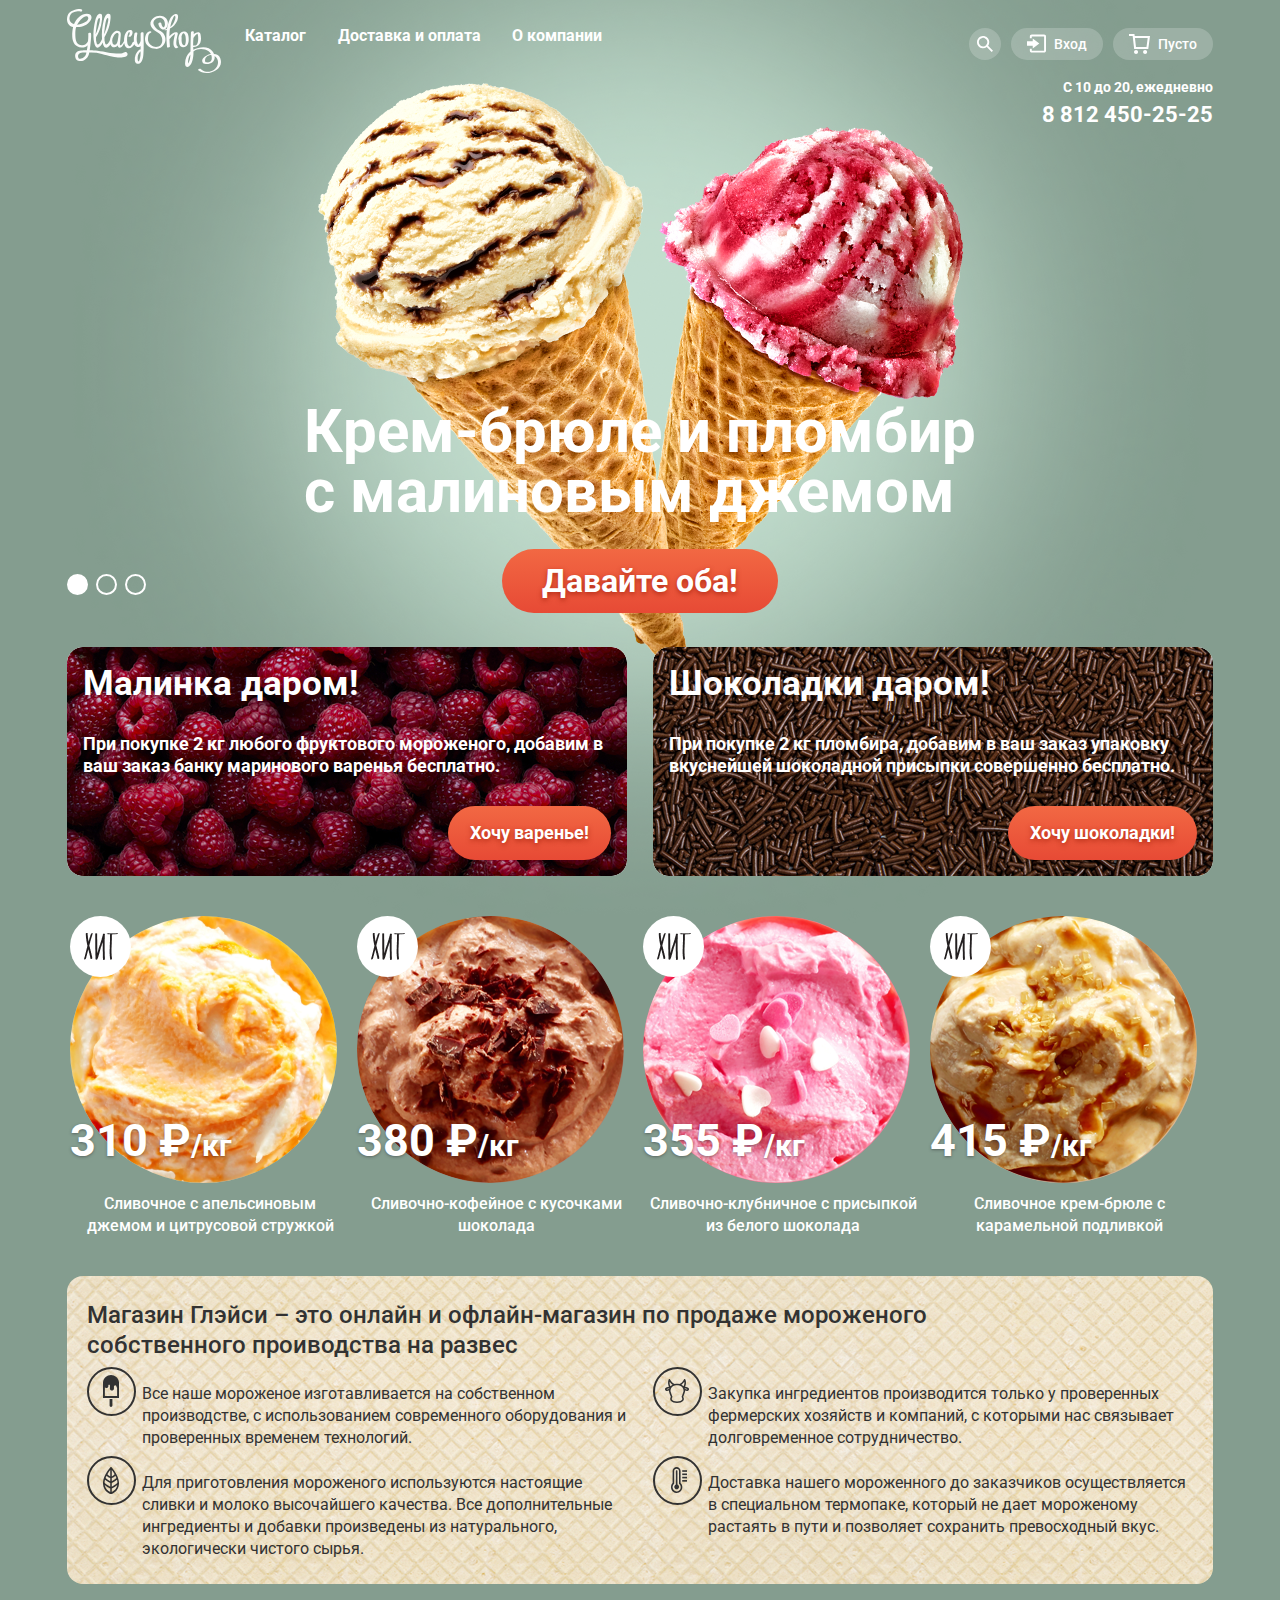
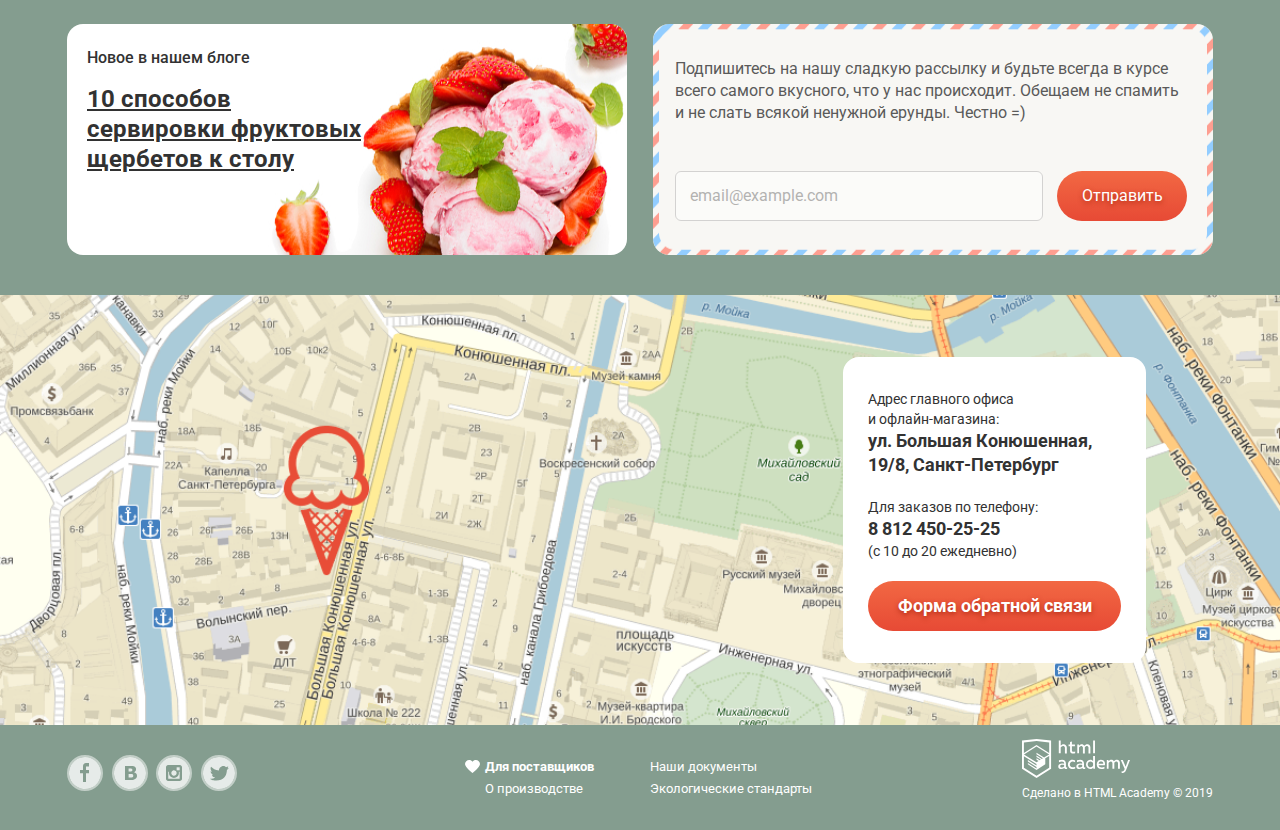
==== index.html @ 478800be "fix by comments" ====
<!DOCTYPE html>
<html class="page" lang="ru">

<head>
  <meta charset="utf-8">
  <title>HTML Academy: Глейси</title>
  <link href="https://fonts.googleapis.com/css2?family=Roboto:wght@400;500;700&display=swap" rel="stylesheet">
  <link rel="stylesheet" href="./css/normalize.css">
  <link rel="stylesheet" href="./css/style.css">
</head>

<body class="page-body main-slide-first">
  <header class="main-header container">
    <nav class="main-nav">
      <a class="main-logo" href="index.html" >
        <img src="img/header/logo.svg" alt="Логотип магазина мороженого Глейси" width="154" height="64">
      </a>
      <ul class="nav-list">
        <li>
          <a class="nav-list-item" href="catalog.html"> Каталог</a>
          <ul class="nav-inner-list">
            <li class="nav-item-new">
              <a href="#">Новинки</a>
            </li>
            <li class="nav-inner-item">
              <a href="#">Сливочное</a>
            </li>
            <li class="nav-inner-item">
              <a href="#">Щербеты</a>
            </li>
            <li class="nav-inner-item">
              <a href="#">Фруктовый лед</a>
            </li>
            <li class="nav-inner-item">
              <a href="#">Мелорин</a>
            </li>
          </ul>
        </li>
        <li>
          <a class="nav-list-item" href="#">Доставка и оплата</a>
        </li>
        <li>
          <a class="nav-list-item" href="#company">О компании</a>
        </li>
      </ul>
    </nav>
    <div class="user-menu">
    <section class="form-search">
      <h2 class="visually-hidden">Форма поиска</h2>
      <a class="btn-search" href="#">
        <span class="visually-hidden">Поиск</span>
        <svg width="16" height="16" viewBox="0 0 16 16" fill="none" xmlns="http://www.w3.org/2000/svg">
          <path d="M16 14.6652L11.0785 9.73294C11.9827 8.48188 12.3826 6.93501 12.1984 5.40134C12.0141 3.86767 11.2594 2.4601 10.0848 1.45982C8.91022 0.45954 7.40233 -0.0598191 5.86234 0.00548954C4.32234 0.0707982 2.86363 0.715967 1.77757 1.81212C0.691516 2.90827 0.0580813 4.3747 0.0038002 5.91849C-0.050481 7.46228 0.478388 8.96976 1.48476 10.1398C2.49113 11.3098 3.90092 12.0563 5.43251 12.2301C6.96409 12.4039 8.50472 11.9922 9.74663 11.0772L14.6586 16L16 14.6652ZM6.08152 10.3767C5.24079 10.3767 4.41895 10.1268 3.71991 9.65874C3.02087 9.19063 2.47604 8.5253 2.15431 7.74687C1.83258 6.96844 1.7484 6.11188 1.91241 5.28551C2.07643 4.45913 2.48128 3.70006 3.07576 3.10427C3.67024 2.50849 4.42766 2.10276 5.25223 1.93838C6.0768 1.77401 6.93149 1.85837 7.70822 2.1808C8.48495 2.50324 9.14883 3.04927 9.61591 3.74983C10.083 4.4504 10.3323 5.27404 10.3323 6.11661C10.3298 7.24568 9.88115 8.3278 9.08451 9.12618C8.28788 9.92456 7.20813 10.3742 6.08152 10.3767Z" fill="white"/>
        </svg>
      </a>
      <form class="search-form" action="https://echo.htmlacademy.ru/courses" method="post">
        <label class="visually-hidden" for="search" >Строка поиска</label>
        <input class="search-form-input" type="search" name="search" id="search" placeholder="Крем-брюле" />
      </form>
    </section>

    <section class="form-login">
      <h2 class="visually-hidden">Форма входа</h2>
      <a class="btn-login" href="#">
        <svg width="20" height="19" viewBox="0 0 20 19" fill="none" xmlns="http://www.w3.org/2000/svg">
          <path d="M6.04 14.88L12.96 9.5L6.04 4.13V7.04H0V11.96H6.04V14.88Z" fill="white"/>
          <path d="M18 0H5C4.46957 0 3.96086 0.210714 3.58579 0.585786C3.21071 0.960859 3 1.46957 3 2V4H5V2H18V17H5V15H3V17C3 17.5304 3.21071 18.0391 3.58579 18.4142C3.96086 18.7893 4.46957 19 5 19H18C18.5304 19 19.0391 18.7893 19.4142 18.4142C19.7893 18.0391 20 17.5304 20 17V2C20 1.46957 19.7893 0.960859 19.4142 0.585786C19.0391 0.210714 18.5304 0 18 0Z" fill="white"/>
          </svg>
        <span>Вход</span>
      </a>

      <form class="login-form" action="https://echo.htmlacademy.ru/courses" method="post">
        <label class="visually-hidden" for="email-login">Строка ввода почты</label>
        <input type="email" id="email-login" name="email" placeholder="email@example.com" required />
        <label class="visually-hidden" for="password-login"> Строка ввода пароля</label>
        <input type="password" id="password-login" name="password" placeholder="Пароль"
          required />
        <div class="login-form-buttons">
          <button class="button btn-login-modal" type="submit">Войти</button>
          <div class="login-form-help">
            <a class="login-form-text" href="#"> Забыли пароль? </a>
            <a class="login-form-text" href="#"> Новая регистрация </a>
          </div>
        </div>
      </form>

    </section>

    <section class="form-order-basket">
      <h2 class="visually-hidden">Форма для оформления заказа</h2>
      <a class="btn-basket" href="#">
        <svg width="21" height="20" viewBox="0 0 21 20" fill="none" xmlns="http://www.w3.org/2000/svg">
          <path d="M5.70345 2L5.46161 0H0V2H3.66795L5.17946 15H19.2869L21 2H5.70345ZM17.5034 13H6.97313L5.96545 4H18.6924L17.5034 13Z" fill="white"/>
          <path d="M7.03359 20C8.14664 20 9.04894 19.1046 9.04894 18C9.04894 16.8954 8.14664 16 7.03359 16C5.92054 16 5.01823 16.8954 5.01823 18C5.01823 19.1046 5.92054 20 7.03359 20Z" fill="white"/>
          <path d="M16.1027 20C17.2157 20 18.118 19.1046 18.118 18C18.118 16.8954 17.2157 16 16.1027 16C14.9896 16 14.0873 16.8954 14.0873 18C14.0873 19.1046 14.9896 20 16.1027 20Z" fill="white"/>
          </svg>
        <span>Пусто</span>
      </a>
    </section>
    </div>

  </header>

  <main class="main">
    <section class="schedule container">
      <h2 class="visually-hidden">Режим работы</h2>
      <p>С 10 до 20, ежедневно</p>
      <a href="tel:88124502525">8 812 450-25-25</a>
    </section>
    <section class="container">
      <h2 class="visually-hidden">Самое популярное мороженое</h2>
      <div class="main-slide">
        <div class="main-slide-item active">
          <h3 class="main-slide-title">Крем-брюле и пломбир с малиновым джемом</h3>
          <a class="button btn-double-order" href="#">Давайте оба!</a>
        </div>
        <div class="main-slide-item">
          <h3  class="main-slide-title">Шоколадный пломбир и лимонный сорбет</h3>
          <a class="button btn-double-order" href="#">Давайте оба!</a>
        </div>
        <div class="main-slide-item">
          <h3  class="main-slide-title">Пломбир с помадкой и клубничный щербет</h3>
          <a class="button btn-double-order" href="#">Давайте оба!</a>
        </div>
        <ul class="slide-buttons">
          <li class="slide-button">
            <button class="btn-slide current" aria-label="Первый слайд"></button>
          </li>
          <li class="slide-button">
           <button class="btn-slide" aria-label="Второй слайд"></button>
          </li>
          <li class="slide-button">
           <button class="btn-slide" aria-label="Третий слайд"></button>
          </li>
        </ul>
      </div>
    </section>
  <div class="container special-ice">
    <section class="special special-rasp">
      <h2 class="visually-hidden">Акционное предложение</h2>
      <h3 class="special-title">Малинка даром!</h3>
      <p class="special-desc">
        При покупке 2 кг любого фруктового мороженого, добавим в ваш заказ
        банку маринового варенья бесплатно.
      </p>
      <a class="button btn-special" href="#">Хочу варенье!</a>
    </section>
    <section class="special special-chocolate">
      <h2 class="visually-hidden">Акционное предложение</h2>
      <h3 class="special-title">Шоколадки даром!</h3>
      <p class="special-desc">
        При покупке 2 кг пломбира, добавим в ваш заказ упаковку вкуснейшей
        шоколадной присыпки совершенно бесплатно.
      </p>
      <a class="button btn-special" href="#">Хочу шоколадки!</a>
    </section>
  </div>

    <section class="catalog-hits container">
      <h2 class="visually-hidden">Хиты продаж мороженого</h2>
      <ul class="catalog-list">
        <li class="catalog-item catalog-item-hit">
          <div class="catalog-item-ice catalog-item-orange">
            <p>310 &#8381;<span>/кг</span></p>
          </div>
          <h3>Сливочное с апельсиновым джемом и цитрусовой стружкой</h3>
          <a class="button btn-ice" href="#">Быстрый просмотр</a>
        </li>
        <li class="catalog-item catalog-item-hit">
          <div class="catalog-item-ice catalog-item-coffee">
            <p>380 &#8381;<span>/кг</span></p>
          </div>
          <h3>Сливочно-кофейное с кусочками шоколада</h3>
          <a class="button btn-ice" href="#">Быстрый просмотр</a>
        </li>
        <li class="catalog-item catalog-item-hit">
          <div class="catalog-item-ice catalog-item-strawberry">
            <p>355 &#8381;<span>/кг</span></p>
          </div>
          <h3>Сливочно-клубничное с присыпкой из белого шоколада</h3>
          <a class="button btn-ice" href="#">Быстрый просмотр</a>
        </li>
        <li class="catalog-item catalog-item-hit">
          <div class="catalog-item-ice catalog-item-brulee">
            <p>415 &#8381;<span>/кг</span></p>
          </div>
          <h3>Сливочное крем-брюле с карамельной подливкой</h3>
          <a class="button btn-ice" href="#">Быстрый просмотр</a>
        </li>
      </ul>
    </section>

    <section class="advantages container">
      <h2 id="company">
        Магазин Глэйси – это онлайн и офлайн-магазин по продаже мороженого
        собственного проиводства на развес
      </h2>
      <ul class="advantages-list">
        <li class="advantages-item">
          <div class="advantages-item-icon ice "></div>
          <p>Все наше мороженое изготавливается на собственном производстве, с
            использованием современного оборудования и проверенных временем
            технологий.
          </p>
        </li>
        <li class="advantages-item">
          <div class="advantages-item-icon cow"></div>
          <p>Закупка ингредиентов производится только у проверенных фермерских
            хозяйств и компаний, с которыми нас связывает долговременное
            сотрудничество.</p>
        </li>
        <li class="advantages-item">
          <div class="advantages-item-icon leaf"></div>
          <p> Для приготовления мороженого используются настоящие сливки и молоко
            высочайшего качества. Все дополнительные ингредиенты и добавки
            произведены из натурального, экологически чистого сырья.</p>

        </li>
        <li class="advantages-item">
          <div class="advantages-item-icon thermometer"></div>
          <p> Доставка нашего мороженного до заказчиков осуществляется в
            специальном термопаке, который не дает мороженому растаять в пути и
            позволяет сохранить превосходный вкус.</p>
        </li>
      </ul>
    </section>
<div class="container info-sections">
    <section class="news">
      <h2 class="visually-hidden">Реклама</h2>
      <article class="news-item">
        <p>Новое в нашем блоге</p>
        <h3>10 способов сервировки фруктовых щербетов к столу</h3>
      </article>
    </section>

    <section class="subscription">
      <h2 class="visually-hidden">Подписка</h2>
      <p>
        Подпишитесь на нашу сладкую рассылку и будьте всегда в курсе всего
        самого вкусного, что у нас происходит. Обещаем не спамить и не слать
        всякой ненужной ерунды. Честно =)
      </p>
      <form class="subscription-form" action="https://echo.htmlacademy.ru/courses" method="post">
        <input type="email" placeholder="email@example.com" required>
        <button class="button btn-send" type="submit">Отправить</button>
      </form>
    </section>
  </div>

    <section class="contact">
      <h2 class="visually-hidden">Где мы находимся?</h2>
      <iframe src="https://www.google.com/maps/embed?pb=!1m18!1m12!1m3!1d1998.60362530567!2d30.320853351673644!3d59.93871916896525!2m3!1f0!2f0!3f0!3m2!1i1024!2i768!4f13.1!3m3!1m2!1s0x4696310fca145cc1%3A0x42b32648d8238007!2z0JHQvtC70YzRiNCw0Y8g0JrQvtC90Y7RiNC10L3QvdCw0Y8g0YPQuy4sIDE5LzgsINCh0LDQvdC60YIt0J_QtdGC0LXRgNCx0YPRgNCzLCDQoNC-0YHRgdC40Y8sIDE5MTE4Ng!5e0!3m2!1sru!2sby!4v1593637858210!5m2!1sru!2sby">
      </iframe>
        <div class="container contact-inner">
          <div  class="contact-info">
            <h2 class="visually-hidden">Наш адрес</h2>
            <div>
              <p class="contact-info-title">Адрес главного офиса <br> и офлайн-магазина:</p>
              <a class="contact-item-value">ул. Большая Конюшенная, 19/8, Санкт-Петербург</a>
            </div>
            <div>
              <p class=" contact-info-title">Для заказов по телефону:</p>
              <a class="contact-item-value" href="tel:88124502525">8 812 450-25-25</a>
              <p class="contact-schedule">(с 10 до 20 ежедневно)</p>
            </div>
            <button class="button btn-contact">Форма обратной связи</button>
          </div>
        </div>
    </section>
  </main>

  <footer class="container footer">
    <section class="social">
      <h2 class="visually-hidden">Социальные сети</h2>
      <ul class="social-list">
        <li class="social-item">
          <a href="#" target="blank">
            <span class="visually-hidden">Facebook</span>
            <svg width="36" height="36" viewBox="0 0 36 36" fill="none" xmlns="http://www.w3.org/2000/svg">
              <path d="M18 35C27.3888 35 35 27.3888 35 18C35 8.61116 27.3888 1 18 1C8.61116 1 1 8.61116 1 18C1 27.3888 8.61116 35 18 35Z" stroke="white" stroke-opacity="0.5" stroke-width="2" />
              <path d="M18 2C14.8355 2 11.7421 2.93838 9.11088 4.69649C6.4797 6.45459 4.42894 8.95345 3.21793 11.8771C2.00693 14.8007 1.69008 18.0177 2.30744 21.1214C2.92481 24.2251 4.44866 27.0761 6.6863 29.3137C8.92394 31.5513 11.7749 33.0752 14.8786 33.6926C17.9823 34.3099 21.1993 33.9931 24.1229 32.7821C27.0466 31.5711 29.5454 29.5203 31.3035 26.8891C33.0616 24.2579 34 21.1645 34 18C34 13.7565 32.3143 9.68687 29.3137 6.68629C26.3131 3.68571 22.2435 2 18 2ZM22.06 11.45H19V14.9H22V18.34H19V27H16V18.34H13V14.9H16V11.45C15.9449 10.5957 16.2291 9.75426 16.7908 9.1083C17.3525 8.46234 18.1464 8.06407 19 8H22V11.45H22.06Z" fill="white" fill-opacity="0.8" />
            </svg>
          </a>
        </li>
        <li class="social-item">
          <a href="#" target="blank">
            <span class="visually-hidden">VK</span>
            <svg width="36" height="36" viewBox="0 0 36 36" fill="none" xmlns="http://www.w3.org/2000/svg">
              <path d="M18 35C27.3888 35 35 27.3888 35 18C35 8.61116 27.3888 1 18 1C8.61116 1 1 8.61116 1 18C1 27.3888 8.61116 35 18 35Z" stroke="white" stroke-opacity="0.5" stroke-width="2" />
              <path d="M18.64 16.49C18.9652 16.4904 19.2875 16.4293 19.59 16.31C19.8645 16.2077 20.0922 16.0085 20.23 15.75C20.3343 15.4964 20.3854 15.2241 20.38 14.95C20.376 14.7057 20.3143 14.4659 20.2 14.25C20.0714 14.0066 19.8523 13.8235 19.59 13.74C19.2687 13.627 18.9306 13.5695 18.59 13.57H16.59V16.57H17.16C17.75 16.52 18.24 16.51 18.64 16.49Z" fill="white" fill-opacity="0.8" />
              <path d="M20.12 19.08C19.751 19.0101 19.3752 18.9832 19 19H16.61V22.5H19.06C19.4757 22.4953 19.8865 22.4104 20.27 22.25C20.591 22.1392 20.8632 21.9199 21.04 21.63C21.1865 21.3527 21.2621 21.0436 21.26 20.73C21.2753 20.3782 21.1848 20.0298 21 19.73C20.7922 19.4167 20.4806 19.1865 20.12 19.08Z" fill="white" fill-opacity="0.8" />
              <path d="M18 2C14.8355 2 11.7421 2.93838 9.11088 4.69649C6.4797 6.45459 4.42894 8.95345 3.21793 11.8771C2.00693 14.8007 1.69008 18.0177 2.30744 21.1214C2.92481 24.2251 4.44866 27.0761 6.6863 29.3137C8.92394 31.5513 11.7749 33.0752 14.8786 33.6926C17.9823 34.3099 21.1993 33.9931 24.1229 32.7821C27.0466 31.5711 29.5454 29.5203 31.3035 26.8891C33.0616 24.2579 34 21.1645 34 18C34 13.7565 32.3143 9.68687 29.3137 6.68629C26.3131 3.68571 22.2435 2 18 2ZM24.6 22.53C24.3376 23.056 23.9537 23.5119 23.48 23.86C22.9342 24.2714 22.3122 24.5705 21.65 24.74C20.8286 24.9383 19.9848 25.029 19.14 25.01H13V11H18.45C19.2781 10.9868 20.1063 11.0235 20.93 11.11C21.473 11.194 21.9994 11.3627 22.49 11.61C22.9868 11.8462 23.4013 12.2258 23.68 12.7C23.9455 13.1728 24.0801 13.7079 24.07 14.25C24.0819 14.8916 23.8931 15.5209 23.53 16.05C23.1452 16.588 22.6142 17.0045 22 17.25V17.32C22.8272 17.4588 23.5898 17.8541 24.18 18.45C24.7295 19.0712 25.0163 19.8815 24.98 20.71C25.0043 21.3386 24.8738 21.9636 24.6 22.53Z" fill="white" fill-opacity="0.8" />
            </svg>
          </a>
        </li>
        <li class="social-item">
          <a href="#" target="blank">
            <span class="visually-hidden">Instagram</span>
            <svg width="36" height="36" viewBox="0 0 36 36" fill="none" xmlns="http://www.w3.org/2000/svg">
              <path d="M18 35C27.3888 35 35 27.3888 35 18C35 8.61116 27.3888 1 18 1C8.61116 1 1 8.61116 1 18C1 27.3888 8.61116 35 18 35Z" stroke="white" stroke-opacity="0.5" stroke-width="2" />
              <g opacity="0.8">
                <path d="M22.92 18C22.92 19.3155 22.3974 20.5771 21.4673 21.5072C20.5371 22.4374 19.2755 22.96 17.96 22.96C16.6445 22.96 15.3829 22.4374 14.4528 21.5072C13.5226 20.5771 13 19.3155 13 18C13.001 17.6158 13.048 17.233 13.14 16.86H12.24V23.7H23.64V16.86H22.74C22.8406 17.2325 22.901 17.6147 22.92 18Z" fill="white" />
                <path d="M18 20.66C18.5252 20.656 19.0375 20.4967 19.4723 20.202C19.9071 19.9073 20.245 19.4905 20.4432 19.0042C20.6415 18.5178 20.6913 17.9836 20.5864 17.4689C20.4816 16.9542 20.2266 16.4821 19.8539 16.1121C19.4811 15.7421 19.0071 15.4908 18.4916 15.3897C17.9762 15.2887 17.4424 15.3425 16.9575 15.5445C16.4726 15.7464 16.0584 16.0873 15.7669 16.5243C15.4755 16.9613 15.32 17.4748 15.32 18C15.3213 18.3506 15.3917 18.6976 15.5271 19.021C15.6625 19.3444 15.8602 19.638 16.1091 19.8851C16.358 20.1321 16.653 20.3276 16.9775 20.4606C17.3019 20.5936 17.6494 20.6613 18 20.66Z" fill="white" />
                <path d="M23.68 12.3H20.64V15.34H23.68V12.3Z" fill="white" />
                <path d="M18 2C14.8355 2 11.7421 2.93838 9.11088 4.69649C6.4797 6.45459 4.42894 8.95345 3.21793 11.8771C2.00693 14.8007 1.69008 18.0177 2.30744 21.1214C2.92481 24.2251 4.44866 27.0761 6.6863 29.3137C8.92394 31.5513 11.7749 33.0752 14.8786 33.6926C17.9823 34.3099 21.1993 33.9931 24.1229 32.7821C27.0466 31.5711 29.5454 29.5203 31.3035 26.8891C33.0616 24.2579 34 21.1645 34 18C34 13.7565 32.3143 9.68687 29.3137 6.68629C26.3131 3.68571 22.2435 2 18 2ZM26 23.7C26.0027 24.0045 25.9444 24.3064 25.8285 24.588C25.7127 24.8696 25.5416 25.1251 25.3253 25.3395C25.1091 25.5539 24.8521 25.7228 24.5695 25.8362C24.2869 25.9497 23.9845 26.0054 23.68 26H12.28C11.9793 25.9987 11.6818 25.9382 11.4044 25.8219C11.1271 25.7056 10.8754 25.5358 10.6637 25.3222C10.4519 25.1086 10.2844 24.8554 10.1705 24.5771C10.0566 24.2988 9.99869 24.0007 10 23.7V12.3C9.99869 11.9993 10.0566 11.7012 10.1705 11.4229C10.2844 11.1446 10.4519 10.8914 10.6637 10.6778C10.8754 10.4642 11.1271 10.2944 11.4044 10.1781C11.6818 10.0618 11.9793 10.0013 12.28 10H23.67C23.9749 9.99467 24.2778 10.0503 24.561 10.1636C24.8441 10.2769 25.1017 10.4457 25.3188 10.6599C25.5358 10.8742 25.7079 11.1296 25.8249 11.4112C25.9418 11.6929 26.0014 11.995 26 12.3V23.7Z" fill="white" />
              </g>
            </svg>
          </a>
        </li>
        <li class="social-item">
          <a href="#" target="blank">
            <span class="visually-hidden">Twitter</span>
            <svg width="36" height="36" viewBox="0 0 36 36" fill="none" xmlns="http://www.w3.org/2000/svg">
              <path d="M18 35C27.3888 35 35 27.3888 35 18C35 8.61116 27.3888 1 18 1C8.61116 1 1 8.61116 1 18C1 27.3888 8.61116 35 18 35Z" stroke="white" stroke-opacity="0.5" stroke-width="2" />
              <path d="M18 2C14.8355 2 11.7421 2.93838 9.11088 4.69649C6.4797 6.45459 4.42894 8.95345 3.21793 11.8771C2.00693 14.8007 1.69008 18.0177 2.30744 21.1214C2.92481 24.2251 4.44866 27.0761 6.6863 29.3137C8.92394 31.5513 11.7749 33.0752 14.8786 33.6926C17.9823 34.3099 21.1993 33.9931 24.1229 32.7821C27.0466 31.5711 29.5454 29.5203 31.3035 26.8891C33.0616 24.2579 34 21.1645 34 18C34 13.7565 32.3143 9.68687 29.3137 6.68629C26.3131 3.68571 22.2435 2 18 2ZM25.94 14.81C25.69 21.33 22.48 25.64 14.94 25.51H14.46C14.01 25.51 9.91001 25.07 9.11001 23.69C10.8989 23.9555 12.7228 23.5494 14.23 22.55C13.18 22.26 11.31 22.09 10.98 19.7C11.3928 19.8642 11.8441 19.9058 12.28 19.82C11 19 9.53001 18.3 9.61001 16.17C10.028 16.4893 10.5445 16.652 11.07 16.63C10.3 16.4 8.92001 13.39 10.07 11.85C12.07 13.64 14.14 15.33 17.87 15.49C18.1 13.28 19.11 11.79 21.04 11.17C21.7375 10.9333 22.4908 10.9157 23.1986 11.1195C23.9065 11.3232 24.5351 11.7387 25 12.31C25.74 12.08 26.45 11.84 27.19 11.62C27.1758 11.9571 27.0846 12.2865 26.9234 12.5829C26.7622 12.8793 26.5353 13.1349 26.26 13.33C26.5167 13.3601 26.7768 13.3336 27.0221 13.2524C27.2674 13.1712 27.492 13.0372 27.68 12.86C27.5628 13.2985 27.3443 13.7034 27.0421 14.0421C26.7399 14.3808 26.3624 14.6438 25.94 14.81Z" fill="white" fill-opacity="0.8" />
            </svg>
          </a>
        </li>
      </ul>
    </section>

    <section class="documentation">
      <h2 class="visually-hidden">Документация</h2>
      <ul class="documentation-list">
        <li>
          <a class="documentation-item" href="#">Для поставщиков</a>
        </li>
        <li>
          <a href="#">Наши документы</a>
        </li>
        <li>
          <a href="#">О производстве</a>
        </li>
        <li>
          <a href="#">Экологические стандарты</a>
        </li>
      </ul>
    </section>

    <section class="development">
      <h2 class="visually-hidden">Разработчик</h2>
      <a href="https://htmlacademy.ru/intensive/htmlcss">
        <img src="img/footer/logo-academy.svg" alt="Логотип HTML Academy" width="108" height="39">
      </a>
      <p class="development-title">
        Сделано в
        <a href="https://htmlacademy.ru/intensive/htmlcss">HTML Academy</a>
        © 2019
      </p>
    </section>
  </footer>

  <div class="feedback-form-wrapper" id="modal">
    <form class="feedback-form" action="https://echo.htmlacademy.ru/courses" method="post">
      <button class="btn-feedback-close" type="button">
        <svg width="18" height="17" viewBox="0 0 18 17"
          fill="none" xmlns="http://www.w3.org/2000/svg">
          <path d="M18 1.4175L16.4885 0L8.99468 7.07747L1.50089 0L0 1.4175L7.49379 8.49497L0 15.5724L1.50089 17L8.99468 9.92253L16.4885 17L18 15.5724L10.5062 8.49497L18 1.4175Z" fill="#231F20" />
        </svg>
      </button>
      <h2 class="visually-hidden"> Форма обратной связи </h2>
      <h3 class="feedback-form-title">Мы обязательно вам ответим!</h3>
      <label class="visually-hidden" for="user-name" > Имя и фамилия</label>
      <input class="feedback-form-input" type="text" name="name" id="user-name" placeholder="Имя Фамилия" required>
      <label class="visually-hidden" for="user-email">Электронная почта</label>
      <input class="feedback-form-input" type="email" id="user-email" name="email" placeholder="email@example.com" required>
      <label class="visually-hidden" for="user-text">Дополнительная информация</label>
      <textarea class="feedback-form-text" id="user-text" name="text" rows="7" placeholder="В свободной форме" required></textarea>
      <button class="button btn-feedback" type="submit">Отправить</button>
    </form>
  </div>
</body>

</html>
---- css/style.css ----
:root {
  --basic-white: #ffffff;
  --basic-сharcoal: #323232;
  --basic-dark-gray: #5a5a5a;
  --basic-light-gray: #999999;
  --gray: #b2b2b2;
  --basic-green: #849d8f;
  --beige: #f0e1b0;
  --light-beige: #f8f7f4;
  --orange: #d07058;
  --brown: #301d1d;
  --burgundy: #80182d;
  --pink: #f0819b;
  --brule: #d9b698;
  --blue: #3414c4;
  --light-blue: #b2cbf7;
  --light-yellow: #d3d3d2;
  --black: #000000;
  --gray-money: #c4c4c4;
  --footer-line: #a9beb2;
  --brown: #9d8b84;
  --light-gray: #8996a6;
  --orange-shadow: rgba(172, 16, 0, 1);
  --black-shadow: rgba(0, 0, 0, 0.4);
  --black-feedback: rgba(0, 0, 0, 0.5);
  --burgundy-shadow: rgba(160, 32, 11, 0.76);
  --middle-gray-shadow: rgba(49, 50, 53, 0.5);
  --middle-gray-hover: rgba(255, 255, 255, 0.4);
  --middle-gray-input: rgba(255, 255, 255, 0.8);
  --gray-filters: rgba(255, 255, 255, 0.2);
}

body {
  min-width: 1166px;
  margin: 0;
  padding: 0;
  font-family: "Roboto", "Tahoma", sans-serif;
  font-size: 16px;
  line-height: 22px;
  color: var(--basic-white);
  background-color: var(--basic-green);
  box-sizing: border-box;
  background-repeat: no-repeat;
  background-position: top center;
}

.main {
  display: flex;
  flex-direction: column;
}

a {
  text-decoration: none;
}

.contact iframe {
  border: none;
  width: 100%;
  height: 430px;
}

.visually-hidden {
  position: absolute;
  width: 1px;
  height: 1px;
  margin: -1px;
  border: 0;
  padding: 0;
  clip: rect(0 0 0 0);
  overflow: hidden;
}

.nav-inner-list {
  padding: 0 0 10px 0;
  display: none;
  flex-direction: column;
  position: absolute;
  align-items: center;
  align-content: center;
  box-sizing: border-box;
  margin: 15px 0 0 0;
  width: 143px;
  height: 171px;
  background-color: var(--basic-white);
  box-shadow: 0px 20px 20px var(--black-shadow);
  border-radius: 4px;
}

.nav-inner-list li {
  padding: 7px;
  margin: 2px 0;
}

.nav-list li:hover .nav-inner-list {
  display: flex;
}

.form-search:hover .search-form {
  display: flex;
}

.form-login {
  display: flex;
  padding: 15px 0 15px 0;
}

.form-login:hover .login-form {
  display: flex;
}

.form-order-basket {
  padding: 15px 0 15px 0;
}

.order:hover .form-order {
  display: flex;
}

.nav-item-new a {
  font-weight: bold;
  font-size: 14px;
  line-height: 18px;
}

.nav-inner-list {
  font-weight: normal;
  font-size: 14px;
  line-height: 16px;
  color: var(--basic-сharcoal);
}

.nav-item-new {
  font-weight: bold;
  font-size: 14px;
  line-height: 18px;
  color: var(--basic-сharcoal);
}

.btn-ice {
  display: none;
}

.catalog-hits{
  height: 400px;
}

.catalog-item:hover .btn-ice {
  display: inline-block;
}

.catalog-item:hover {
  z-index: 1;
  background-color: var(--middle-gray-hover);
}

.catalog-item {
  box-sizing: border-box;
  width: 25%;
  height: 402px;
  margin-bottom: -47px;
  padding: 20px 3px;
  text-align: center;
  border-radius: 4px;
}

.main-slide {
 height: 520px;
}

.main-slide-first {
  background-color: var(--basic-green);
  background-image: url("../img/main/ic-raspberry.png");
}

.main-slide-second {
  background-color: var(--light-gray);
  background-image: url("../img/main/ic-lemon.png");
}

.main-slide-third {
  background-color: var(--brown);
  background-image: url("../img/main/ic-strawberry.png");
}

.main-slide-item {
  display: none;
  flex-direction: column;
  align-items: center;
  align-content: center;
  width: 672px;
  margin: 0 auto;
}

.main-slide-item.active {
  display: flex;
}

.filters-sort:hover + .filters-parameters {
  display: block;
}

.nav-inner-list,
.nav-list,
.advantages-list,
.social-list,
.documentation-list,
.catalog-list,
.filters-fat-list,
.filters-type-list,
.pagination-list,
.slide-button,
.form-order-list {
  list-style: none;
}

.nav-list-item {
  font-weight: bold;
  font-size: 16px;
  line-height: 18px;
  color: var(--basic-white);
}

.nav-inner-item {
  width: 100%;
  box-sizing: border-box;
}

.nav-item-new {
  width: 80%;
  box-sizing: border-box;
  border-bottom: 1px solid gray;
}

.nav-inner-item a {
  padding-left: 21px;
  font-size: 14px;
  line-height: 16px;
  color: var(--basic-сharcoal);
}

.nav-item-new a {
  padding-left: 8px;
  font-weight: bold;
  font-size: 14px;
  line-height: 16px;
  color: var(--basic-сharcoal);
}

.nav-inner-item:hover {
  background: #fbded7;
}

.button:hover {
  background: linear-gradient(to bottom, #f58669, #ec6f5e);
  box-shadow: 0 2px 2px var(--orange-shadow);
}

.button:active {
  background: linear-gradient(to bottom, #d84732, #e1613e);
  box-shadow: inset 0 2px 2px var(--orange-shadow);
}

.btn-login,
.btn-basket {
  font-weight: 500;
  font-size: 14px;
  line-height: 16px;
  color: var(--basic-white);
  text-align: center;
}

.btn-send {
  padding: 14px 19px;
  width: 130px;
}

.btn-search {
  display: flex;
  width: 32px;
  height: 32px;
  background-color: var(--gray-filters);
  background-repeat: no-repeat;
  background-position: center;
  border-radius: 50%;
  padding: 8px;
  box-sizing: border-box;
}

.btn-search:hover {
  background-color: var(--basic-white);
}

.btn-search:hover path {
  fill: var(--basic-сharcoal);
}

.btn-login {
  display: flex;
  align-items: center;
  width: 92px;
  height: 32px;
  margin: 0 10px 0 0;
  background-color: var(--gray-filters);
  border-radius: 20px;
  box-sizing: border-box;
  padding: 6px 16px 7px 16px;
}

.btn-login span {
  margin-left: 8px;
}

.btn-login svg {
  background-repeat: no-repeat;
  background-position: center;
  width: 20px;
  height: 19px;
}

.btn-login:hover {
  background-color: var(--basic-white);
  color: var(--basic-сharcoal);
}

.btn-login:hover path {
  fill: var(--basic-сharcoal);
}

.btn-basket {
  display: flex;
  width: 100px;
  height: 32px;
  background-color: var(--gray-filters);
  border-radius: 20px;
  box-sizing: border-box;
  padding: 6px 16px 6px 16px;
}

.btn-basket span {
  margin-left: 8px;
  margin-top: 2px;
}

.btn-basket-order {
  display: flex;
  width: 118px;
  height: 32px;
  background-color: var(--basic-white);
  border-radius: 20px;
  box-sizing: border-box;
  padding: 6px 16px 6px 16px;
}

.btn-basket-order span {
  margin-left: 7px;
  margin-top: 3px;
}

.btn-checkout {
  height: 44px;
  width: 172px;
  align-self: flex-end;
  border-radius: 26px;
  padding: 13px 15px;
  color: var(--basic-white);
  font-style: normal;
  font-weight: bold;
  font-size: 18px;
  line-height: 16px;
}

.form-order {
  flex-direction: column;
  position: absolute;
  display: none;
  box-sizing: border-box;
  background-color: var(--light-beige);
  box-shadow: 0px 20px 20px var(--black-shadow);
  border-radius: 4px;
  margin: 7px -420px;
  padding: 20px 14px 21px 15px;
  min-width: 539px;
  height: 242px;
}

.form-order-list {
  margin: 0;
  padding: 0;
}

.form-order-item {
  width: 100%;
  margin-bottom: 18px;
  display: flex;
  align-content: center;
  align-items: center;
}

.form-order-item a {
  margin: 0 13px 0 0;
}

.btn-delete {
  cursor: pointer;
  border: none;
  outline: none;
  width: 11px;
  height: 11px;
  margin-right: 9px;
  background: url(../img/main/button-close.svg);
  background-repeat: no-repeat;
}

.btn-feedback-close {
  position: absolute;
  align-self: flex-end;
  cursor: pointer;
  border: none;
  outline: none;
  width: 18px;
  height: 17px;
  background: none;
  padding: 0;
}

.form-order-ice {
  width: 216px;
  margin: 0 31px 0 0;
  padding: 0;
  font-style: normal;
  font-weight: normal;
  font-size: 13px;
  line-height: 16px;
  color: var(--basic-сharcoal);
}

.form-order-total {
  text-align: right;
  padding: 18px 0;
  border-top: 1px solid #cacac7;
  font-weight: bold;
  font-size: 15px;
  line-height: 16px;
  color: var(--basic-сharcoal);
}

.form-order-weight {
  margin: 0 26px 0 0;
  font-size: 13px;
  line-height: 16px;
  color: var(--black);
}

.form-order-sum {
  color: var(--gray-money);
}

.form-ice-sum {
  color: var(--basic-сharcoal);
}

.advantages {
  background-image: url(../img/main/bg-wafer.jpg);
  background-color: var(--beige);
  background-repeat: repeat;
  background-position: 0 0;
  border-radius: 16px;
  min-height: 306px;
  width: 1146px;
  padding: 24px 20px;
}

.advantages h2 {
  font-weight: 500;
  font-size: 24px;
  line-height: 30px;
  color: var(--basic-сharcoal);
  width: 995px;
  margin: 0;
}

.advantages-list {
  width: 100%;
  display: flex;
  flex-wrap: wrap;
  justify-content: space-between;
  margin: 0;
  padding: 0;
}

.advantages-item {
  display: flex;
  align-content: center;
  font-size: 16px;
  line-height: 22px;
  color: var(--basic-сharcoal);
  width: 540px;
  padding-top: 7px;
}

.advantages-list p {
  width: 485px;
  margin-bottom: 0;
}

.advantages-item-icon {
  margin-right: 6px;
}

.ice {
  height: 49px;
  width: 49px;
  background-image: url("../img/main/ice.svg");
  background-repeat: no-repeat;
  background-position: 0 0;
}

.cow {
  height: 49px;
  width: 49px;
  background-image: url("../img/main/cow.svg");
  background-repeat: no-repeat;
  background-position: 0 0;
}

.leaf {
  height: 49px;
  width: 49px;
  background-image: url("../img/main/leaf.svg");
  background-repeat: no-repeat;
  background-position: 0 0;
}

.thermometer {
  height: 49px;
  width: 49px;
  background-image: url("../img/main/thermometer.svg");
  background-repeat: no-repeat;
  background-position: 0 0;
}

.news {
  background-image: url(../img/main/bg-serving.jpg);
  background-color: var(--basic-white);
  background-repeat: round;
  border-radius: 16px;
  width: 560px;
  min-height: 220px;
  box-sizing: border-box;
  padding: 23px 20px;
}

.news-item p {
  font-weight: 500;
  font-size: 16px;
  line-height: 22px;
  color: var(--basic-сharcoal);
  margin: 0;
}

.news-item h3 {
  font-weight: bold;
  font-size: 24px;
  line-height: 30px;
  color: var(--basic-сharcoal);
  text-decoration: underline;
  width: 287px;
  margin: 15px 0;
}

.subscription {
  background-image: url(../img/main/bg-email.png);
  background-repeat: round;
  background-color: var(--light-beige);
  width: 560px;
  min-height: 220px;
  border-radius: 16px;
  box-sizing: border-box;
  padding: 34px 26px 34px 22px;
}

.subscription p {
  font-size: 16px;
  line-height: 22px;
  color: var(--basic-dark-gray);
  margin: 0 0 47px 0;
}

.subscription-form {
  display: flex;
  justify-content: space-between;
}

.subscription-form input {
  font: inherit;
  background-color: var(--basic-white);
  border-width: 1px;
  border-style: solid;
  border-color: var(--gray);
  opacity: 0.52;
  border-radius: 6px;
  font-size: 16px;
  line-height: 24px;
  color: var(--basic-light-gray);
  padding: 0 14px;
  width: 368px;
  box-sizing: border-box;
}

.button {
  color: var(--basic-white);
  font-weight: bold;
  font-size: 18px;
  line-height: 24px;
  border: none;
  border-radius: 70px;
  text-align: center;
  font: inherit;
  background-image: linear-gradient(180deg, #f26843 0%, #e74a35 100%);
  text-shadow: 0px 2px 5px var(--burgundy-shadow);
  border-radius: 70px;
}

.documentation-list a {
  font-size: 13px;
  line-height: 18px;
  color: var(--basic-white);
}

.documentation-item {
  font-weight: bold;
}

.documentation-list {
  position: relative;
}

.documentation-item::before {
  content: "";
  position: absolute;
  top: 5px;
  left: 20px;
  height: 13px;
  width: 15px;
  background-image: url("../img/footer/heart.svg");
  background-repeat: no-repeat;
  background-position: 0 0;
}

.development p,
.development a {
  font-size: 12px;
  line-height: 18px;
  color: var(--basic-white);
}

.catalog-item h3 {
  font-weight: 500;
  font-size: 16px;
  line-height: 22px;
  margin: 10px 0;
  color: var(--basic-white);
}

.catalog-item p {
  font-weight: bold;
  font-size: 45px;
  line-height: 45px;
  margin: 0 0 20px 0;
  color: var(--basic-white);
  text-shadow: 0px 1px 3px var(--middle-gray-shadow);
}

.catalog-item span {
  font-weight: bold;
  font-size: 30px;
  line-height: 35px;
}

.catalog-item a {
  font-weight: bold;
  font-size: 18px;
  line-height: 24px;
  color: var(--basic-white);
  padding: 12px 16px;
}

.catalog-item-ice {
  margin: 0;
  background-color: var(--beige);
  background-repeat: no-repeat;
  border-radius: 50%;
  width: 267px;
  height: 267px;
  display: flex;
  flex-direction: column-reverse;
  justify-content: space-between;
  align-items: flex-start;
  align-content: flex-end;
}

.catalog-item-price {
  padding: 0;
  margin: 0 0 20px 0;
}

.catalog-item-orange {
  background-image: url(../img/main/products/ic-orange.png);
  background-color: var(--beige);
}

.catalog-item-coffee {
  background-image: url(../img/main/products/ic-coffee.png);
  background-color: var(--brown);
}

.catalog-item-strawberry {
  background-image: url(../img/main/products/ic-strawberry.png);
  background-color: var(--pink);
}

.catalog-item-brulee {
  background-image: url(../img/main/products/ic-brulee.png);
  background-color: var(--brule);
}

.catalog-item-lingonberry {
  background-image: url(../img/main/products/ic-lingonberry.png);
  background-color: var(--burgundy);
}

.catalog-item-blueberries {
  background-image: url(../img/main/products/ic-blueberries.png);
  background-color: var(--blue);
}

.catalog-item-lemon {
  background-image: url(../img/main/products/ic-lemon.png);
  background-color: var(--beige);
}

.catalog-item-chocolate {
  background-image: url(../img/main/products/ic-chocolate.png);
  background-color: var(--light-blue);
}

.catalog-item-vanilla {
  background-image: url(../img/main/products/ic-vanilla.png);
  background-color: var(--light-beige);
}

.catalog-item-menthol {
  background-image: url(../img/main/products/ic-menthol.png);
  background-color: var(--light-blue);
}

.catalog-item-blackchocolate {
  background-image: url(../img/main/products/ic-blackchocolate.png);
  background-color: var(--brown);
}

.catalog-item-mint {
  background-image: url(../img/main/products/ic-mint.png);
  background-color: var(--light-blue);
}

.order {
  padding: 15px 0 15px 0;
}

.order span {
  font-weight: 500;
  font-size: 14px;
  line-height: 16px;
  color: var(--basic-сharcoal);
}

.path {
  padding-bottom: 8px;
}

.path a {
  font-size: 14px;
  line-height: 16px;
  color: var(--basic-white);
  padding-right: 22px;
}

.schedule p {
  font-weight: bold;
  font-size: 14px;
  line-height: 16px;
  color: var(--basic-white);
  margin: 0 0 8px 0;
}

.schedule a {
  font-weight: bold;
  font-size: 22px;
  line-height: 24px;
  color: var(--basic-white);
}

.main-title {
  font-weight: bold;
  font-size: 35px;
  margin: 0 0 10px 0;
  line-height: 41px;
  color: var(--basic-white);
}

.btn-catalog {
  background-color: var(--orange);
  padding: 9px 14px;
  color: var(--basic-white);
  border-radius: 26px;
  width: 61px;
}

.path-item::after {
  content: "";
  position: absolute;
  margin: 9px;
  width: 6px;
  height: 6px;
  background-image: url("../img/header/raquo.png");
  background-repeat: no-repeat;
}

.main-slide-title {
  font-weight: bold;
  font-size: 60px;
  line-height: 60px;
  color: var(--basic-white);
  margin: 275px 0 27px 0;
}

.btn-double-order {
  font-weight: bold;
  font-size: 32px;
  line-height: 44px;
  color: var(--basic-white);
  padding: 10px 40px;
}

.special h3 {
  font-weight: bold;
  font-size: 35px;
  line-height: 41px;
  color: var(--basic-white);
  margin: 0;
}
.special {
  padding: 16px;
  display: flex;
  flex-direction: column;
  justify-content: space-between;
}

.special p {
  font-weight: bold;
  font-size: 18px;
  line-height: 22px;
}

.btn-special {
  font-weight: bold;
  font-size: 18px;
  line-height: 24px;
  padding: 15px 22px;
  box-sizing: border-box;
  align-self: flex-end;
}

.special-rasp {
  background-image: url(../img/main/bg-raspberry.jpg);
  background-color: var(--burgundy);
  background-repeat: round;
  box-sizing: border-box;
  border: none;
  border-radius: 16px;
  width: 560px;
  min-height: 229px;
}

.special-chocolate {
  background-image: url(../img/main/bg-chocolate.jpg);
  background-color: var(--brown);
  background-repeat: round;
  box-sizing: border-box;
  border: none;
  border-radius: 16px;
  width: 560px;
  min-height: 229px;
}

.special-ice {
  display: flex;
  flex-wrap: wrap;
  justify-content: space-between;
}

.catalog-item-hit::before {
  content: "";
  display: block;
  position: absolute;
  border: none;
  border-radius: 50%;
  width: 61px;
  height: 61px;
  background-image: url(../img/main/products/hit/hit.png);
  background-color: var(--basic-white);
  background-repeat: no-repeat;
}

.contact {
  position: relative;
  display: block;
  width: 100%;
  margin-bottom: 14px;
  background-image: url(../img/main/map-adress.png);
  background-repeat: no-repeat;
  background-position: center;
  background-size: cover;
  margin-top: 40px;
  height: 430px;
}

.contact-inner {
  display: flex;
  flex-direction: row-reverse;
  position: absolute;
  top: 0;
  left: 0;
}

.contact-info {
  display: flex;
  flex-direction: column;
  justify-content: space-between;
  box-sizing: border-box;
  background-color: var(--basic-white);
  width: 303px;
  height: 306px;
  border-radius: 16px;
  padding: 32px 25px;
  margin: 62px 0;
}

.contact-info-title {
  font-size: 14px;
  line-height: 20px;
  color: var(--basic-сharcoal);
  padding: 0;
  margin: 0;
}

.contact-item-value {
  font-weight: bold;
  font-size: 18px;
  line-height: 24px;
  color: var(--basic-сharcoal);
  margin: 0 0 30px 0;
}

.contact-schedule {
  font-size: 14px;
  line-height: 20px;
  color: var(--basic-сharcoal);
  margin: 0;
}

.btn-contact {
  width: 100%;
  padding: 13px 28px;
  font-weight: bold;
  font-size: 18px;
  line-height: 24px;
}

.filters fieldset {
  padding: 0;
  margin: 14px 0 0 0;
  border: none;
}

.filters-name {
  display: inline-block;
  margin-bottom: 7px;
  font-weight: 500;
  font-size: 14px;
  line-height: 16px;
  color: var(--basic-white);
}

.filters-parameter {
  position: relative;
  display: block;
  cursor: pointer;
  user-select: none;
  font-weight: 500;
  font-size: 16px;
  line-height: 18px;
  color: var(--basic-white);
  border: none;
}

.filters {
  display: flex;
  justify-content: space-between;
  flex-wrap: wrap;
  width: 869px;
  align-items: flex-end;
}

.filters-type-list {
  display: flex;
  justify-content: space-between;
  width: 711px;
  margin: 0;
  padding: 0;
}

.filters-sort {
  box-sizing: border-box;
  width: 196px;
  cursor: pointer;
}

.filters-sort select {
  box-sizing: border-box;
  width: 190px;
  height: 32px;
  background-color: var(--gray-filters);
  border-radius: 20px;
  border-style: none;
  outline: 0;
  color: var(--basic-white);
  padding: 0 13px 0 16px;
  -webkit-appearance: none;
  -moz-appearance: none;
  text-indent: 1px;
  cursor: pointer;
}

.filters-sort::after {
  content: "";
  position: absolute;
  margin: 12px -24px;
  width: 11px;
  height: 11px;
  box-sizing: border-box;
  background-image: url("../img/main/arrow-down.svg");
  background-repeat: no-repeat;
}

.filters-sort option {
  color: #323232;
  padding: 8px 20px 3px 20px;
}

.filters-sort option:hover {
  color: var(--basic-white);
  background-color: #1e90ff;
}

.filters-name-price {
  display: inline-block;
}

.filters-price-slider {
  margin: 0;
  padding: 0;
  background-color: var(--gray-filters);
  border-radius: 20px;
  box-sizing: border-box;
  width: 218px;
  height: 32px;
  background-position: center;
  background-repeat: no-repeat;
  background-image: url("../img/main/price-slider.svg");
}

.filters-fat-list {
  display: flex;
  justify-content: space-between;
  padding: 7px 17px 7px 14px;
  margin: 0;
  background-color: var(--gray-filters);
  border-radius: 20px;
  width: 425px;
  box-sizing: border-box;
}

.filters-type-list {
  display: flex;
  justify-content: space-between;
  padding: 8px 19px;
  margin: 0;
  background-color: var(--gray-filters);
  border-radius: 20px;
  width: 711px;
  box-sizing: border-box;
}

.filter-radio {
  padding-left: 35px;
}

.filter-checkbox {
  padding-left: 30px;
}

.filter-checkbox-input + label::before {
  content: "";
  position: absolute;
  left: -30px;
  bottom: -1px;
  width: 20px;
  height: 20px;
  border: 2px solid;
  border-color: var(--middle-gray-input);
  box-sizing: border-box;
}

.filter-checkbox-input:checked + label::after {
  content: "";
  position: absolute;
  left: -32px;
  width: 24px;
  height: 20px;
  background-image: url("../img/main/checkbox-on.svg");
  background-repeat: no-repeat;
  box-sizing: border-box;
}

.filter-radio-input + label::before {
  content: "";
  position: absolute;
  left: -32px;
  top: -2px;
  border-radius: 50%;
  width: 22px;
  height: 22px;
  border: 3px solid;
  border-color: var(--middle-gray-input);
  box-sizing: border-box;
}

.filter-radio-input:checked + label::after {
  content: "";
  position: absolute;
  top: 5px;
  left: -25px;
  width: 7.92px;
  height: 7.92px;
  border-radius: 50%;
  background-color: var(--middle-gray-input);
  box-sizing: border-box;
}

.btn-filters {
  box-sizing: border-box;
  border: 2px solid;
  border-color: var(--basic-white);
  background-color: var(--gray-filters);
  border-radius: 20px;
  font-weight: 500;
  font-size: 16px;
  line-height: 18px;
  color: var(--basic-white);
  width: 144px;
  height: 36px;
}

.btn-filters:hover {
  background-color: var(--basic-white);
  color: var(--basic-сharcoal);
  cursor: pointer;
}

.pagination {
  display: flex;
  justify-content: flex-end;
}

.pagination-item {
  display: inline-block;
  text-align: center;
  border-radius: 50%;
  width: 26px;
  height: 26px;
  line-height: 26px;
  color: var(--basic-white);
  font-weight: 500;
  font-size: 16px;
  margin: 0 2px;
}

.pagination-item:hover {
  background-color: var(--basic-white);
  color: black;
}

.selected {
  background-color: var(--basic-white);
  color: black;
}

.pagination-list {
  display: flex;
  position: relative;
  padding-right: 30px;
  padding-bottom: 10px;
}

.pagination-item-previous a::before {
  content: "";
  position: absolute;
  background-image: url("../img/main/previous-page.svg");
  background-repeat: no-repeat;
  width: 7px;
  height: 12px;
  margin-left: -20px;
  margin-top: 7px;
}

.pagination-item-next a::after {
  content: "";
  position: absolute;
  background-image: url("../img/main/next-page.svg");
  background-repeat: no-repeat;
  width: 7px;
  height: 12px;
  margin: 7px 14px;
}

.slide-buttons {
  display: flex;
  position: relative;
  top: -55px;
  padding: 0;
}

.slide-button {
  margin-right: 8px;
}

.btn-slide {
  width: 21px;
  height: 21px;
  border: 2px solid;
  border-color: var(--basic-white);
  border-radius: 50%;
  background-color: transparent;
  cursor: pointer;
  padding: 0;
}

.current {
  background-color: var(--basic-white);
}

.page {
  height: 100%;
}

.page-body {
  min-height: 100%;
  display: grid;
  grid-template-rows: min-content 1fr min-content;
  align-content: start;
}

.container {
  margin: 0 auto;
  width: 1146px;
  box-sizing: border-box;
}

.main-header {
  display: flex;
  justify-content: space-between;
  padding: 9px 0 0 0;
  align-items: center;
}

.main-nav {
  display: flex;
  margin: 0;
  padding: 0;
}

.nav-list {
  padding: 0;
  margin-left: 24px;
  display: flex;
  width: 357px;
  justify-content: space-between;
}

.user-menu {
  display: flex;
  justify-content: space-between;
  align-items: center;
}

.form-search {
  padding: 15px 10px 15px 0;
}

.info-sections {
  display: flex;
  justify-content: space-between;
  margin-top: 40px;
  width: 1146px;
}

.social-list {
  display: flex;
  flex-wrap: wrap;
  width: 170px;
  justify-content: space-between;
  padding: 0;
}

.documentation-list {
  display: flex;
  flex-wrap: wrap;
  width: 330px;
  justify-content: space-between;
}

.documentation-list li {
  width: 165px;
}

.footer {
  display: flex;
  flex-wrap: wrap;
  justify-content: space-between;
  margin-bottom: 15px;
}

.footer-line {
  border-top: 1px solid;
  border-color: var(--footer-line);
  padding-top: 18px;
}

.development-title {
  margin: 0;
}

.shop-info {
  display: flex;
  justify-content: space-between;
  align-items: flex-end;
}

.catalog-list {
  display: flex;
  flex-wrap: wrap;
  justify-content: space-between;
  padding: 0;
  margin: 20px 0 60px 0;
}

.schedule {
  display: flex;
  flex-direction: column;
  align-items: flex-end;
}
.contact-img {
  margin: 100px;
}

.search-form {
  display: none;
  margin: 7px -310px;
  padding: 20px 15px;
  position: absolute;
  background-color: var(--light-beige);
  box-shadow: 0px 20px 20px var(--black-shadow);
  border-radius: 4px;
}

.search-form-input {
  width: 311px;
  height: 44px;
  background-color: var(--basic-white);
  border: 1px solid;
  border-color: var(--light-yellow);
  box-sizing: border-box;
  border-radius: 4px;
  color: var(--basic-light-gray);
  padding: 15px;
}

.login-form {
  display: none;
  flex-direction: column;
  position: absolute;
  margin: 40px -190px;
  padding: 20px;
  background-color: var(--light-beige);
  box-shadow: 0px 20px 20px var(--black-shadow);
  border-radius: 4px;
}

.login-form-buttons {
  display: flex;
  justify-content: space-between;
}

.login-form-help {
  display: flex;
  flex-direction: column;
  justify-content: space-around;
}

.login-form input {
  width: 241px;
  height: 44px;
  background-color: var(--basic-white);
  border: 1px solid;
  border-color: var(--light-yellow);
  box-sizing: border-box;
  border-radius: 4px;
  color: var(--basic-light-gray);
  padding: 15px;
  margin-bottom: 20px;
}

.btn-login-modal {
  width: 103px;
  height: 44px;
  border-radius: 26px;
}

.login-form-text {
  font-size: 13px;
  line-height: 15px;
  color: var(--basic-сharcoal);
}

.feedback-form-wrapper {
  display: none;
  width: 100%;
  height: 100vh;
  position: fixed;
  background-color: var(--black-feedback);
}

.feedback-form-wrapper.active {
  display: block;
}

.feedback-form {
  z-index: 100;
  margin: 338px auto;
  position: static;
  display: flex;
  flex-direction: column;
  padding: 20px 25px 27px 23px;
  background-color: var(--light-beige);
  border-radius: 6px;
  width: 477px;
  height: 441px;
  box-sizing: border-box;
}

.feedback-form-title {
  font-weight: 500;
  font-size: 24px;
  line-height: 28px;
  margin: 0 0 26px 0;
  color: var(--basic-сharcoal);
}

.feedback-form-input {
  width: 267px;
  height: 44px;
  background-color: var(--basic-white);
  border: 1px solid;
  border-color: var(--light-yellow);
  box-sizing: border-box;
  border-radius: 4px;
  color: var(--basic-light-gray);
  padding: 15px;
  margin-bottom: 20px;
}

.feedback-form-text {
  width: 428px;
  height: 154px;
  background-color: var(--basic-white);
  border: 1px solid;
  border-color: var(--light-yellow);
  box-sizing: border-box;
  border-radius: 4px;
  color: var(--basic-light-gray);
  margin-bottom: 25px;
  padding: 16px 14px;
}

.btn-feedback {
  width: 140px;
  height: 44px;
  font-weight: bold;
  font-size: 18px;
  line-height: 24px;
  color: var(--basic-white);
  text-shadow: var(--burgundy-shadow);
  align-self: flex-end;
}
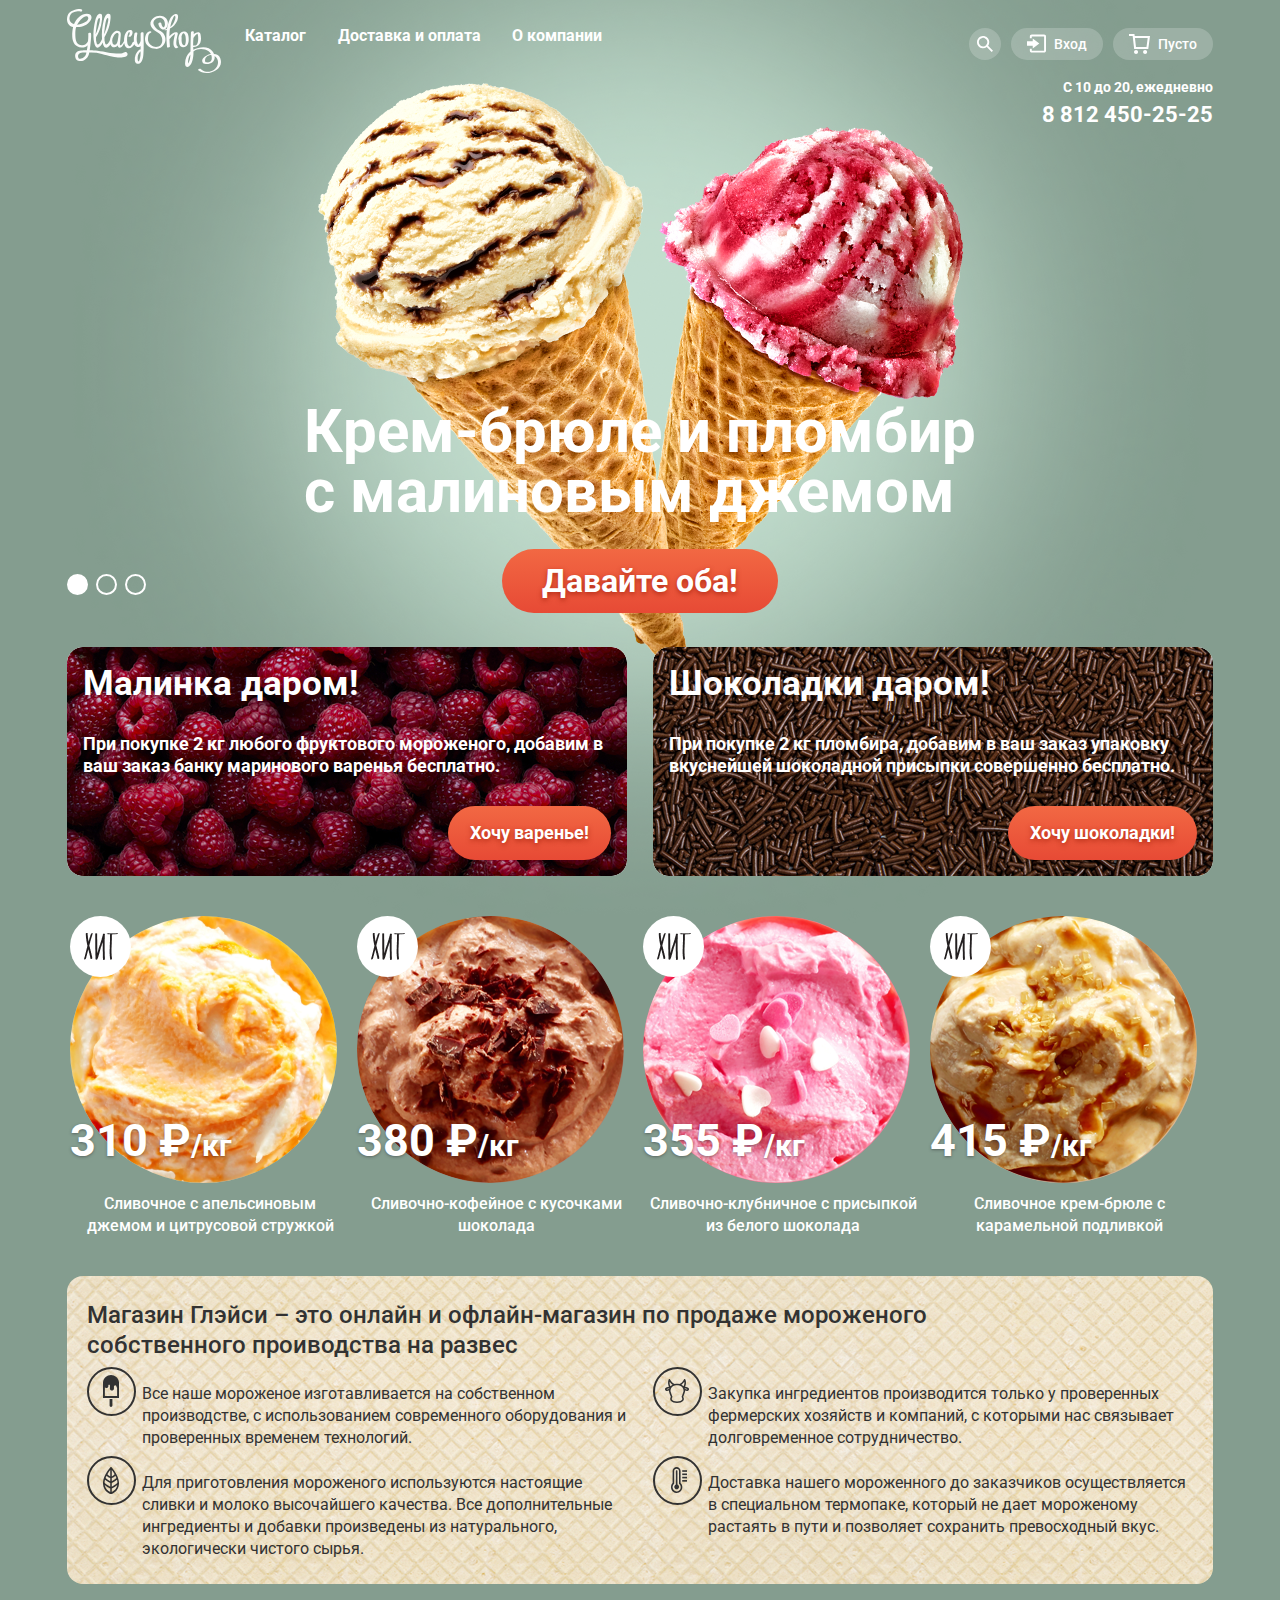
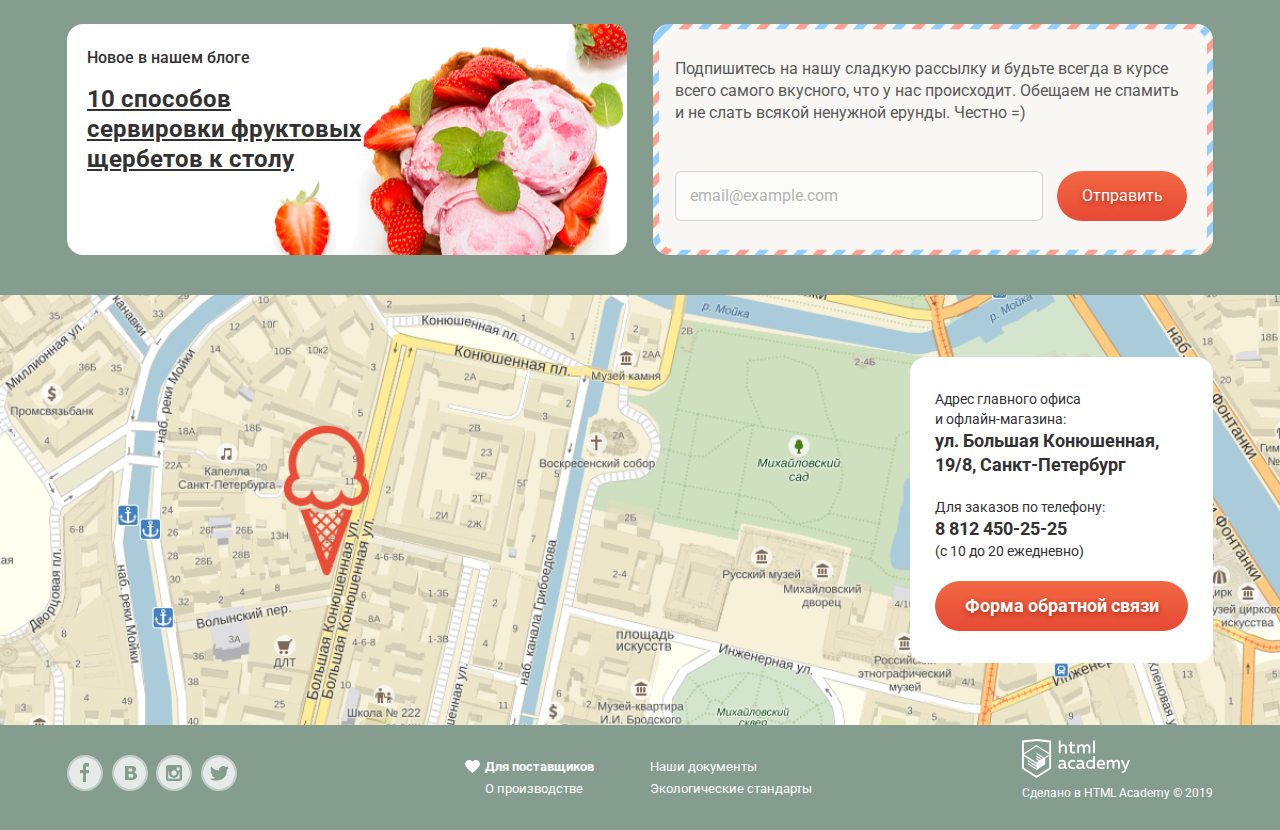
==== commit c0e0f5d1: "Fix by comments" ====
--- a/index.html
+++ b/index.html
@@ -249,23 +249,24 @@
 
     <section class="contact">
       <h2 class="visually-hidden">Где мы находимся?</h2>
-      <iframe src="https://www.google.com/maps/embed?pb=!1m18!1m12!1m3!1d1998.60362530567!2d30.320853351673644!3d59.93871916896525!2m3!1f0!2f0!3f0!3m2!1i1024!2i768!4f13.1!3m3!1m2!1s0x4696310fca145cc1%3A0x42b32648d8238007!2z0JHQvtC70YzRiNCw0Y8g0JrQvtC90Y7RiNC10L3QvdCw0Y8g0YPQuy4sIDE5LzgsINCh0LDQvdC60YIt0J_QtdGC0LXRgNCx0YPRgNCzLCDQoNC-0YHRgdC40Y8sIDE5MTE4Ng!5e0!3m2!1sru!2sby!4v1593637858210!5m2!1sru!2sby">
+      <iframe
+        src="https://www.google.com/maps/embed?pb=!1m18!1m12!1m3!1d1998.60362530567!2d30.320853351673644!3d59.93871916896525!2m3!1f0!2f0!3f0!3m2!1i1024!2i768!4f13.1!3m3!1m2!1s0x4696310fca145cc1%3A0x42b32648d8238007!2z0JHQvtC70YzRiNCw0Y8g0JrQvtC90Y7RiNC10L3QvdCw0Y8g0YPQuy4sIDE5LzgsINCh0LDQvdC60YIt0J_QtdGC0LXRgNCx0YPRgNCzLCDQoNC-0YHRgdC40Y8sIDE5MTE4Ng!5e0!3m2!1sru!2sby!4v1593637858210!5m2!1sru!2sby">
       </iframe>
-        <div class="container contact-inner">
-          <div  class="contact-info">
-            <h2 class="visually-hidden">Наш адрес</h2>
-            <div>
-              <p class="contact-info-title">Адрес главного офиса <br> и офлайн-магазина:</p>
-              <a class="contact-item-value">ул. Большая Конюшенная, 19/8, Санкт-Петербург</a>
-            </div>
-            <div>
-              <p class=" contact-info-title">Для заказов по телефону:</p>
-              <a class="contact-item-value" href="tel:88124502525">8 812 450-25-25</a>
-              <p class="contact-schedule">(с 10 до 20 ежедневно)</p>
-            </div>
-            <button class="button btn-contact">Форма обратной связи</button>
-          </div>
-        </div>
+
+      <div class="contact-info">
+        <h2 class="visually-hidden">Наш адрес</h2>
+        <div>
+          <p class="contact-info-title">Адрес главного офиса <br> и офлайн-магазина:</p>
+          <a class="contact-item-value">ул. Большая Конюшенная, 19/8, Санкт-Петербург</a>
+        </div>
+        <div>
+          <p class=" contact-info-title">Для заказов по телефону:</p>
+          <a class="contact-item-value" href="tel:88124502525">8 812 450-25-25</a>
+          <p class="contact-schedule">(с 10 до 20 ежедневно)</p>
+        </div>
+        <button class="button btn-contact">Форма обратной связи</button>
+      </div>
+
     </section>
   </main>
 
--- a/css/style.css
+++ b/css/style.css
@@ -926,14 +926,6 @@
   height: 430px;
 }
 
-.contact-inner {
-  display: flex;
-  flex-direction: row-reverse;
-  position: absolute;
-  top: 0;
-  left: 0;
-}
-
 .contact-info {
   display: flex;
   flex-direction: column;
@@ -944,7 +936,10 @@
   height: 306px;
   border-radius: 16px;
   padding: 32px 25px;
-  margin: 62px 0;
+  top: 62px;
+  right: 50%;
+  margin-right: -573px;
+  position: absolute;
 }
 
 .contact-info-title {
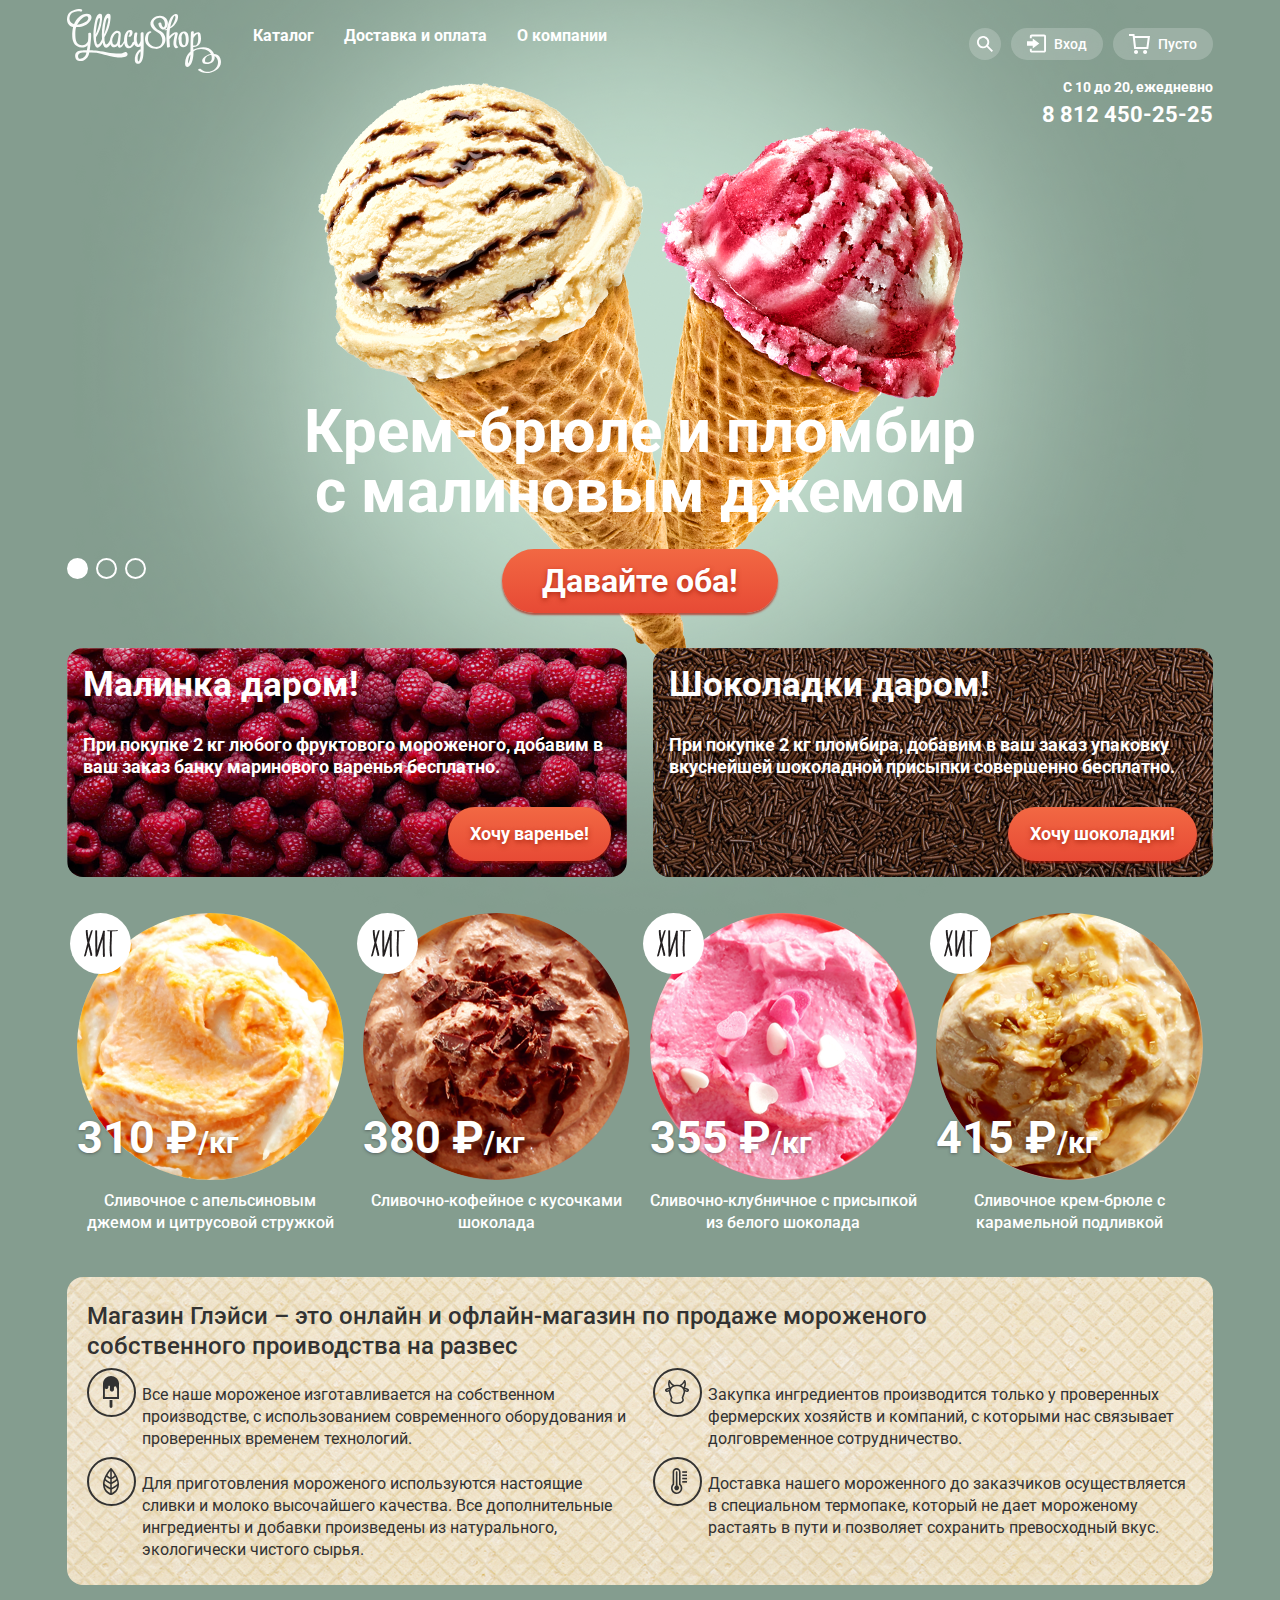
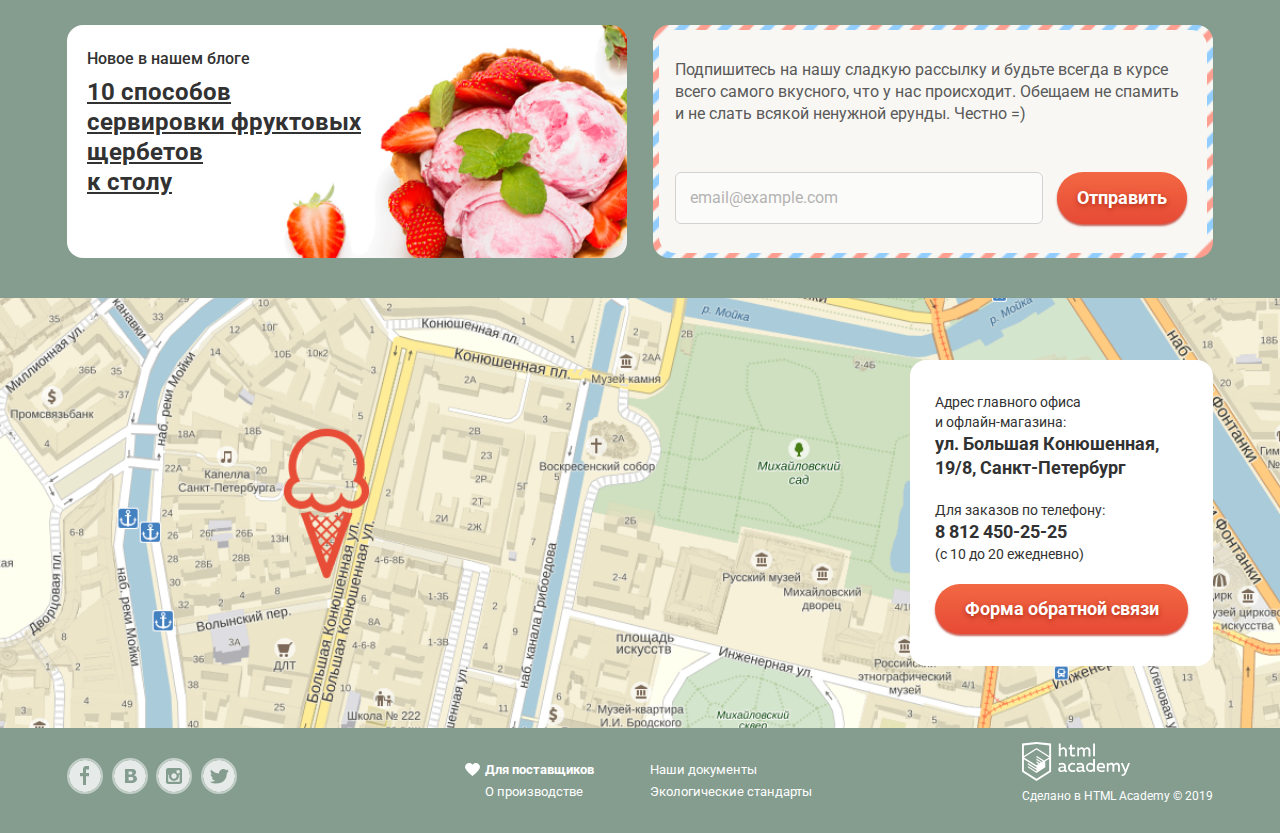
==== commit f3893450: "Add javascript" ====
--- a/index.html
+++ b/index.html
@@ -9,10 +9,10 @@
   <link rel="stylesheet" href="./css/style.css">
 </head>
 
-<body class="page-body main-slide-first">
+<body class="page-body main-slide-first" id="slide-background">
   <header class="main-header container">
     <nav class="main-nav">
-      <a class="main-logo" href="index.html" >
+      <a class="main-logo">
         <img src="img/header/logo.svg" alt="Логотип магазина мороженого Глейси" width="154" height="64">
       </a>
       <ul class="nav-list">
@@ -23,7 +23,7 @@
               <a href="#">Новинки</a>
             </li>
             <li class="nav-inner-item">
-              <a href="#">Сливочное</a>
+              <a href="catalog.html">Сливочное</a>
             </li>
             <li class="nav-inner-item">
               <a href="#">Щербеты</a>
@@ -71,10 +71,9 @@
 
       <form class="login-form" action="https://echo.htmlacademy.ru/courses" method="post">
         <label class="visually-hidden" for="email-login">Строка ввода почты</label>
-        <input type="email" id="email-login" name="email" placeholder="email@example.com" required />
+        <input type="email" id="email-login" name="email" placeholder="email@example.com"/>
         <label class="visually-hidden" for="password-login"> Строка ввода пароля</label>
-        <input type="password" id="password-login" name="password" placeholder="Пароль"
-          required />
+        <input type="password" id="password-login" name="password" placeholder="Пароль"/>
         <div class="login-form-buttons">
           <button class="button btn-login-modal" type="submit">Войти</button>
           <div class="login-form-help">
@@ -110,27 +109,27 @@
     <section class="container">
       <h2 class="visually-hidden">Самое популярное мороженое</h2>
       <div class="main-slide">
-        <div class="main-slide-item active">
+        <div class="main-slide-item active" id="title-slide-first">
           <h3 class="main-slide-title">Крем-брюле и пломбир с малиновым джемом</h3>
           <a class="button btn-double-order" href="#">Давайте оба!</a>
         </div>
-        <div class="main-slide-item">
+        <div class="main-slide-item" id="title-slide-second">
           <h3  class="main-slide-title">Шоколадный пломбир и лимонный сорбет</h3>
           <a class="button btn-double-order" href="#">Давайте оба!</a>
         </div>
-        <div class="main-slide-item">
+        <div class="main-slide-item" id="title-slide-third">
           <h3  class="main-slide-title">Пломбир с помадкой и клубничный щербет</h3>
           <a class="button btn-double-order" href="#">Давайте оба!</a>
         </div>
         <ul class="slide-buttons">
           <li class="slide-button">
-            <button class="btn-slide current" aria-label="Первый слайд"></button>
+            <button class="btn-slide current" id="main-slide-first" aria-label="Первый слайд"></button>
           </li>
           <li class="slide-button">
-           <button class="btn-slide" aria-label="Второй слайд"></button>
+           <button class="btn-slide" id="main-slide-second" aria-label="Второй слайд"></button>
           </li>
           <li class="slide-button">
-           <button class="btn-slide" aria-label="Третий слайд"></button>
+           <button class="btn-slide" id="main-slide-third" aria-label="Третий слайд"></button>
           </li>
         </ul>
       </div>
@@ -159,33 +158,41 @@
     <section class="catalog-hits container">
       <h2 class="visually-hidden">Хиты продаж мороженого</h2>
       <ul class="catalog-list">
-        <li class="catalog-item catalog-item-hit">
-          <div class="catalog-item-ice catalog-item-orange">
-            <p>310 &#8381;<span>/кг</span></p>
-          </div>
-          <h3>Сливочное с апельсиновым джемом и цитрусовой стружкой</h3>
-          <a class="button btn-ice" href="#">Быстрый просмотр</a>
-        </li>
-        <li class="catalog-item catalog-item-hit">
-          <div class="catalog-item-ice catalog-item-coffee">
-            <p>380 &#8381;<span>/кг</span></p>
-          </div>
-          <h3>Сливочно-кофейное с кусочками шоколада</h3>
-          <a class="button btn-ice" href="#">Быстрый просмотр</a>
-        </li>
-        <li class="catalog-item catalog-item-hit">
-          <div class="catalog-item-ice catalog-item-strawberry">
-            <p>355 &#8381;<span>/кг</span></p>
-          </div>
-          <h3>Сливочно-клубничное с присыпкой из белого шоколада</h3>
-          <a class="button btn-ice" href="#">Быстрый просмотр</a>
-        </li>
-        <li class="catalog-item catalog-item-hit">
-          <div class="catalog-item-ice catalog-item-brulee">
-            <p>415 &#8381;<span>/кг</span></p>
-          </div>
-          <h3>Сливочное крем-брюле с карамельной подливкой</h3>
-          <a class="button btn-ice" href="#">Быстрый просмотр</a>
+        <li>
+          <div class="catalog-item catalog-item-hit">
+            <div class="catalog-item-ice catalog-item-orange">
+              <p>310 &#8381;<span>/кг</span></p>
+            </div>
+            <h3>Сливочное с апельсиновым джемом и цитрусовой стружкой</h3>
+            <a class="button btn-ice" href="#">Быстрый просмотр</a>
+          </div>
+        </li>
+        <li>
+          <div class="catalog-item catalog-item-hit">
+            <div class="catalog-item-ice catalog-item-coffee">
+              <p>380 &#8381;<span>/кг</span></p>
+            </div>
+            <h3>Сливочно-кофейное с кусочками шоколада</h3>
+            <a class="button btn-ice" href="#">Быстрый просмотр</a>
+          </div>
+        </li>
+        <li>
+          <div class="catalog-item catalog-item-hit">
+            <div class="catalog-item-ice catalog-item-strawberry">
+              <p>355 &#8381;<span>/кг</span></p>
+            </div>
+            <h3>Сливочно-клубничное с присыпкой из белого шоколада</h3>
+            <a class="button btn-ice" href="#">Быстрый просмотр</a>
+          </div>
+        </li>
+        <li>
+          <div class="catalog-item catalog-item-hit">
+            <div class="catalog-item-ice catalog-item-brulee">
+              <p>415 &#8381;<span>/кг</span></p>
+            </div>
+            <h3>Сливочное крем-брюле с карамельной подливкой</h3>
+            <a class="button btn-ice" href="#">Быстрый просмотр</a>
+          </div>
         </li>
       </ul>
     </section>
@@ -228,12 +235,13 @@
     <section class="news">
       <h2 class="visually-hidden">Реклама</h2>
       <article class="news-item">
-        <p>Новое в нашем блоге</p>
-        <h3>10 способов сервировки фруктовых щербетов к столу</h3>
+        <p class="news-item-title">Новое в нашем блоге</p>
+        <a class="news-item-link">10 способов сервировки фруктовых щербетов </br>к столу</a>
       </article>
     </section>
 
     <section class="subscription">
+      <div class="subscription-wrapper">
       <h2 class="visually-hidden">Подписка</h2>
       <p>
         Подпишитесь на нашу сладкую рассылку и будьте всегда в курсе всего
@@ -241,9 +249,11 @@
         всякой ненужной ерунды. Честно =)
       </p>
       <form class="subscription-form" action="https://echo.htmlacademy.ru/courses" method="post">
-        <input type="email" placeholder="email@example.com" required>
+        <label class="visually-hidden" for="subscription-email" >Строка ввода почты</label>
+        <input type="email" id="subscription-email" placeholder="email@example.com">
         <button class="button btn-send" type="submit">Отправить</button>
       </form>
+      </div>
     </section>
   </div>
 
@@ -277,44 +287,41 @@
         <li class="social-item">
           <a href="#" target="blank">
             <span class="visually-hidden">Facebook</span>
-            <svg width="36" height="36" viewBox="0 0 36 36" fill="none" xmlns="http://www.w3.org/2000/svg">
-              <path d="M18 35C27.3888 35 35 27.3888 35 18C35 8.61116 27.3888 1 18 1C8.61116 1 1 8.61116 1 18C1 27.3888 8.61116 35 18 35Z" stroke="white" stroke-opacity="0.5" stroke-width="2" />
-              <path d="M18 2C14.8355 2 11.7421 2.93838 9.11088 4.69649C6.4797 6.45459 4.42894 8.95345 3.21793 11.8771C2.00693 14.8007 1.69008 18.0177 2.30744 21.1214C2.92481 24.2251 4.44866 27.0761 6.6863 29.3137C8.92394 31.5513 11.7749 33.0752 14.8786 33.6926C17.9823 34.3099 21.1993 33.9931 24.1229 32.7821C27.0466 31.5711 29.5454 29.5203 31.3035 26.8891C33.0616 24.2579 34 21.1645 34 18C34 13.7565 32.3143 9.68687 29.3137 6.68629C26.3131 3.68571 22.2435 2 18 2ZM22.06 11.45H19V14.9H22V18.34H19V27H16V18.34H13V14.9H16V11.45C15.9449 10.5957 16.2291 9.75426 16.7908 9.1083C17.3525 8.46234 18.1464 8.06407 19 8H22V11.45H22.06Z" fill="white" fill-opacity="0.8" />
-            </svg>
+            <svg width="32" height="32" viewBox="0 0 32 32" fill="none" xmlns="http://www.w3.org/2000/svg">
+              <path d="M16 0C12.8355 0 9.74207 0.938384 7.11088 2.69649C4.4797 4.45459 2.42894 6.95345 1.21793 9.87706C0.0069325 12.8007 -0.309921 16.0177 0.307443 19.1214C0.924806 22.2251 2.44866 25.0761 4.6863 27.3137C6.92394 29.5513 9.77487 31.0752 12.8786 31.6926C15.9823 32.3099 19.1993 31.9931 22.1229 30.7821C25.0466 29.5711 27.5454 27.5203 29.3035 24.8891C31.0616 22.2579 32 19.1645 32 16C32 11.7565 30.3143 7.68687 27.3137 4.68629C24.3131 1.68571 20.2435 0 16 0ZM20.06 9.45H17V12.9H20V16.34H17V25H14V16.34H11V12.9H14V9.45C13.9449 8.59575 14.2291 7.75426 14.7908 7.1083C15.3525 6.46234 16.1464 6.06407 17 6H20V9.45H20.06Z" fill="white"/>
+              </svg>
           </a>
         </li>
         <li class="social-item">
           <a href="#" target="blank">
             <span class="visually-hidden">VK</span>
-            <svg width="36" height="36" viewBox="0 0 36 36" fill="none" xmlns="http://www.w3.org/2000/svg">
-              <path d="M18 35C27.3888 35 35 27.3888 35 18C35 8.61116 27.3888 1 18 1C8.61116 1 1 8.61116 1 18C1 27.3888 8.61116 35 18 35Z" stroke="white" stroke-opacity="0.5" stroke-width="2" />
-              <path d="M18.64 16.49C18.9652 16.4904 19.2875 16.4293 19.59 16.31C19.8645 16.2077 20.0922 16.0085 20.23 15.75C20.3343 15.4964 20.3854 15.2241 20.38 14.95C20.376 14.7057 20.3143 14.4659 20.2 14.25C20.0714 14.0066 19.8523 13.8235 19.59 13.74C19.2687 13.627 18.9306 13.5695 18.59 13.57H16.59V16.57H17.16C17.75 16.52 18.24 16.51 18.64 16.49Z" fill="white" fill-opacity="0.8" />
-              <path d="M20.12 19.08C19.751 19.0101 19.3752 18.9832 19 19H16.61V22.5H19.06C19.4757 22.4953 19.8865 22.4104 20.27 22.25C20.591 22.1392 20.8632 21.9199 21.04 21.63C21.1865 21.3527 21.2621 21.0436 21.26 20.73C21.2753 20.3782 21.1848 20.0298 21 19.73C20.7922 19.4167 20.4806 19.1865 20.12 19.08Z" fill="white" fill-opacity="0.8" />
-              <path d="M18 2C14.8355 2 11.7421 2.93838 9.11088 4.69649C6.4797 6.45459 4.42894 8.95345 3.21793 11.8771C2.00693 14.8007 1.69008 18.0177 2.30744 21.1214C2.92481 24.2251 4.44866 27.0761 6.6863 29.3137C8.92394 31.5513 11.7749 33.0752 14.8786 33.6926C17.9823 34.3099 21.1993 33.9931 24.1229 32.7821C27.0466 31.5711 29.5454 29.5203 31.3035 26.8891C33.0616 24.2579 34 21.1645 34 18C34 13.7565 32.3143 9.68687 29.3137 6.68629C26.3131 3.68571 22.2435 2 18 2ZM24.6 22.53C24.3376 23.056 23.9537 23.5119 23.48 23.86C22.9342 24.2714 22.3122 24.5705 21.65 24.74C20.8286 24.9383 19.9848 25.029 19.14 25.01H13V11H18.45C19.2781 10.9868 20.1063 11.0235 20.93 11.11C21.473 11.194 21.9994 11.3627 22.49 11.61C22.9868 11.8462 23.4013 12.2258 23.68 12.7C23.9455 13.1728 24.0801 13.7079 24.07 14.25C24.0819 14.8916 23.8931 15.5209 23.53 16.05C23.1452 16.588 22.6142 17.0045 22 17.25V17.32C22.8272 17.4588 23.5898 17.8541 24.18 18.45C24.7295 19.0712 25.0163 19.8815 24.98 20.71C25.0043 21.3386 24.8738 21.9636 24.6 22.53Z" fill="white" fill-opacity="0.8" />
-            </svg>
+            <svg width="32" height="32" viewBox="0 0 32 32" fill="none" xmlns="http://www.w3.org/2000/svg">
+              <path d="M16.64 14.49C16.9652 14.4904 17.2875 14.4293 17.59 14.31C17.8645 14.2077 18.0922 14.0085 18.23 13.75C18.3343 13.4964 18.3854 13.2241 18.38 12.95C18.376 12.7057 18.3143 12.4659 18.2 12.25C18.0714 12.0066 17.8523 11.8235 17.59 11.74C17.2687 11.627 16.9306 11.5695 16.59 11.57H14.59V14.57H15.16C15.75 14.52 16.24 14.51 16.64 14.49Z" fill="white"/>
+              <path d="M18.12 17.08C17.751 17.0101 17.3752 16.9832 17 17H14.61V20.5H17.06C17.4757 20.4953 17.8865 20.4104 18.27 20.25C18.591 20.1392 18.8632 19.9199 19.04 19.63C19.1865 19.3527 19.2621 19.0436 19.26 18.73C19.2753 18.3782 19.1848 18.0298 19 17.73C18.7922 17.4167 18.4806 17.1865 18.12 17.08Z" fill="white"/>
+              <path d="M16 0C12.8355 0 9.74207 0.938384 7.11088 2.69649C4.4797 4.45459 2.42894 6.95345 1.21793 9.87706C0.0069325 12.8007 -0.309921 16.0177 0.307443 19.1214C0.924806 22.2251 2.44866 25.0761 4.6863 27.3137C6.92394 29.5513 9.77487 31.0752 12.8786 31.6926C15.9823 32.3099 19.1993 31.9931 22.1229 30.7821C25.0466 29.5711 27.5454 27.5203 29.3035 24.8891C31.0616 22.2579 32 19.1645 32 16C32 11.7565 30.3143 7.68687 27.3137 4.68629C24.3131 1.68571 20.2435 0 16 0ZM22.6 20.53C22.3376 21.056 21.9537 21.5119 21.48 21.86C20.9342 22.2714 20.3122 22.5705 19.65 22.74C18.8286 22.9383 17.9848 23.029 17.14 23.01H11V9H16.45C17.2781 8.9868 18.1063 9.02354 18.93 9.11C19.473 9.19401 19.9994 9.36273 20.49 9.61C20.9868 9.84615 21.4013 10.2258 21.68 10.7C21.9455 11.1728 22.0801 11.7079 22.07 12.25C22.0819 12.8916 21.8931 13.5209 21.53 14.05C21.1452 14.588 20.6142 15.0045 20 15.25V15.32C20.8272 15.4588 21.5898 15.8541 22.18 16.45C22.7295 17.0712 23.0163 17.8815 22.98 18.71C23.0043 19.3386 22.8738 19.9636 22.6 20.53Z" fill="white"/>
+              </svg>
           </a>
         </li>
         <li class="social-item">
           <a href="#" target="blank">
             <span class="visually-hidden">Instagram</span>
-            <svg width="36" height="36" viewBox="0 0 36 36" fill="none" xmlns="http://www.w3.org/2000/svg">
-              <path d="M18 35C27.3888 35 35 27.3888 35 18C35 8.61116 27.3888 1 18 1C8.61116 1 1 8.61116 1 18C1 27.3888 8.61116 35 18 35Z" stroke="white" stroke-opacity="0.5" stroke-width="2" />
-              <g opacity="0.8">
-                <path d="M22.92 18C22.92 19.3155 22.3974 20.5771 21.4673 21.5072C20.5371 22.4374 19.2755 22.96 17.96 22.96C16.6445 22.96 15.3829 22.4374 14.4528 21.5072C13.5226 20.5771 13 19.3155 13 18C13.001 17.6158 13.048 17.233 13.14 16.86H12.24V23.7H23.64V16.86H22.74C22.8406 17.2325 22.901 17.6147 22.92 18Z" fill="white" />
-                <path d="M18 20.66C18.5252 20.656 19.0375 20.4967 19.4723 20.202C19.9071 19.9073 20.245 19.4905 20.4432 19.0042C20.6415 18.5178 20.6913 17.9836 20.5864 17.4689C20.4816 16.9542 20.2266 16.4821 19.8539 16.1121C19.4811 15.7421 19.0071 15.4908 18.4916 15.3897C17.9762 15.2887 17.4424 15.3425 16.9575 15.5445C16.4726 15.7464 16.0584 16.0873 15.7669 16.5243C15.4755 16.9613 15.32 17.4748 15.32 18C15.3213 18.3506 15.3917 18.6976 15.5271 19.021C15.6625 19.3444 15.8602 19.638 16.1091 19.8851C16.358 20.1321 16.653 20.3276 16.9775 20.4606C17.3019 20.5936 17.6494 20.6613 18 20.66Z" fill="white" />
-                <path d="M23.68 12.3H20.64V15.34H23.68V12.3Z" fill="white" />
-                <path d="M18 2C14.8355 2 11.7421 2.93838 9.11088 4.69649C6.4797 6.45459 4.42894 8.95345 3.21793 11.8771C2.00693 14.8007 1.69008 18.0177 2.30744 21.1214C2.92481 24.2251 4.44866 27.0761 6.6863 29.3137C8.92394 31.5513 11.7749 33.0752 14.8786 33.6926C17.9823 34.3099 21.1993 33.9931 24.1229 32.7821C27.0466 31.5711 29.5454 29.5203 31.3035 26.8891C33.0616 24.2579 34 21.1645 34 18C34 13.7565 32.3143 9.68687 29.3137 6.68629C26.3131 3.68571 22.2435 2 18 2ZM26 23.7C26.0027 24.0045 25.9444 24.3064 25.8285 24.588C25.7127 24.8696 25.5416 25.1251 25.3253 25.3395C25.1091 25.5539 24.8521 25.7228 24.5695 25.8362C24.2869 25.9497 23.9845 26.0054 23.68 26H12.28C11.9793 25.9987 11.6818 25.9382 11.4044 25.8219C11.1271 25.7056 10.8754 25.5358 10.6637 25.3222C10.4519 25.1086 10.2844 24.8554 10.1705 24.5771C10.0566 24.2988 9.99869 24.0007 10 23.7V12.3C9.99869 11.9993 10.0566 11.7012 10.1705 11.4229C10.2844 11.1446 10.4519 10.8914 10.6637 10.6778C10.8754 10.4642 11.1271 10.2944 11.4044 10.1781C11.6818 10.0618 11.9793 10.0013 12.28 10H23.67C23.9749 9.99467 24.2778 10.0503 24.561 10.1636C24.8441 10.2769 25.1017 10.4457 25.3188 10.6599C25.5358 10.8742 25.7079 11.1296 25.8249 11.4112C25.9418 11.6929 26.0014 11.995 26 12.3V23.7Z" fill="white" />
+            <svg width="32" height="32" viewBox="0 0 32 32" fill="none" xmlns="http://www.w3.org/2000/svg">
+              <g>
+              <path d="M20.92 16C20.92 17.3155 20.3974 18.5771 19.4673 19.5072C18.5371 20.4374 17.2755 20.96 15.96 20.96C14.6445 20.96 13.3829 20.4374 12.4528 19.5072C11.5226 18.5771 11 17.3155 11 16C11.001 15.6158 11.048 15.233 11.14 14.86H10.24V21.7H21.64V14.86H20.74C20.8406 15.2325 20.901 15.6147 20.92 16Z" fill="white"/>
+              <path d="M16 18.66C16.5252 18.656 17.0375 18.4967 17.4723 18.202C17.9071 17.9073 18.245 17.4905 18.4432 17.0042C18.6415 16.5178 18.6913 15.9836 18.5864 15.4689C18.4816 14.9542 18.2266 14.4821 17.8539 14.1121C17.4811 13.7421 17.0071 13.4908 16.4916 13.3897C15.9762 13.2887 15.4424 13.3425 14.9575 13.5445C14.4726 13.7464 14.0584 14.0873 13.7669 14.5243C13.4755 14.9613 13.32 15.4748 13.32 16C13.3213 16.3506 13.3917 16.6976 13.5271 17.021C13.6625 17.3444 13.8602 17.638 14.1091 17.8851C14.358 18.1321 14.653 18.3276 14.9775 18.4606C15.3019 18.5936 15.6494 18.6613 16 18.66Z" fill="white"/>
+              <path d="M21.68 10.3H18.64V13.34H21.68V10.3Z" fill="white"/>
+              <path d="M16 0C12.8355 0 9.74207 0.938384 7.11088 2.69649C4.4797 4.45459 2.42894 6.95345 1.21793 9.87706C0.0069325 12.8007 -0.309921 16.0177 0.307443 19.1214C0.924806 22.2251 2.44866 25.0761 4.6863 27.3137C6.92394 29.5513 9.77487 31.0752 12.8786 31.6926C15.9823 32.3099 19.1993 31.9931 22.1229 30.7821C25.0466 29.5711 27.5454 27.5203 29.3035 24.8891C31.0616 22.2579 32 19.1645 32 16C32 11.7565 30.3143 7.68687 27.3137 4.68629C24.3131 1.68571 20.2435 0 16 0ZM24 21.7C24.0027 22.0045 23.9444 22.3064 23.8285 22.588C23.7127 22.8696 23.5416 23.1251 23.3253 23.3395C23.1091 23.5539 22.8521 23.7228 22.5695 23.8362C22.2869 23.9497 21.9845 24.0054 21.68 24H10.28C9.97928 23.9987 9.68175 23.9382 9.40442 23.8219C9.12709 23.7056 8.87537 23.5358 8.66366 23.3222C8.45194 23.1086 8.28436 22.8554 8.17049 22.5771C8.05662 22.2988 7.99869 22.0007 8.00001 21.7V10.3C7.99869 9.99927 8.05662 9.70123 8.17049 9.42289C8.28436 9.14455 8.45194 8.89137 8.66366 8.67779C8.87537 8.46422 9.12709 8.29443 9.40442 8.17814C9.68175 8.06184 9.97928 8.00131 10.28 8H21.67C21.9749 7.99467 22.2778 8.0503 22.561 8.16362C22.8441 8.27694 23.1017 8.44568 23.3188 8.65992C23.5358 8.87416 23.7079 9.12959 23.8249 9.41123C23.9418 9.69287 24.0014 9.99504 24 10.3V21.7Z" fill="white"/>
               </g>
-            </svg>
+              </svg>
           </a>
         </li>
         <li class="social-item">
           <a href="#" target="blank">
             <span class="visually-hidden">Twitter</span>
-            <svg width="36" height="36" viewBox="0 0 36 36" fill="none" xmlns="http://www.w3.org/2000/svg">
-              <path d="M18 35C27.3888 35 35 27.3888 35 18C35 8.61116 27.3888 1 18 1C8.61116 1 1 8.61116 1 18C1 27.3888 8.61116 35 18 35Z" stroke="white" stroke-opacity="0.5" stroke-width="2" />
-              <path d="M18 2C14.8355 2 11.7421 2.93838 9.11088 4.69649C6.4797 6.45459 4.42894 8.95345 3.21793 11.8771C2.00693 14.8007 1.69008 18.0177 2.30744 21.1214C2.92481 24.2251 4.44866 27.0761 6.6863 29.3137C8.92394 31.5513 11.7749 33.0752 14.8786 33.6926C17.9823 34.3099 21.1993 33.9931 24.1229 32.7821C27.0466 31.5711 29.5454 29.5203 31.3035 26.8891C33.0616 24.2579 34 21.1645 34 18C34 13.7565 32.3143 9.68687 29.3137 6.68629C26.3131 3.68571 22.2435 2 18 2ZM25.94 14.81C25.69 21.33 22.48 25.64 14.94 25.51H14.46C14.01 25.51 9.91001 25.07 9.11001 23.69C10.8989 23.9555 12.7228 23.5494 14.23 22.55C13.18 22.26 11.31 22.09 10.98 19.7C11.3928 19.8642 11.8441 19.9058 12.28 19.82C11 19 9.53001 18.3 9.61001 16.17C10.028 16.4893 10.5445 16.652 11.07 16.63C10.3 16.4 8.92001 13.39 10.07 11.85C12.07 13.64 14.14 15.33 17.87 15.49C18.1 13.28 19.11 11.79 21.04 11.17C21.7375 10.9333 22.4908 10.9157 23.1986 11.1195C23.9065 11.3232 24.5351 11.7387 25 12.31C25.74 12.08 26.45 11.84 27.19 11.62C27.1758 11.9571 27.0846 12.2865 26.9234 12.5829C26.7622 12.8793 26.5353 13.1349 26.26 13.33C26.5167 13.3601 26.7768 13.3336 27.0221 13.2524C27.2674 13.1712 27.492 13.0372 27.68 12.86C27.5628 13.2985 27.3443 13.7034 27.0421 14.0421C26.7399 14.3808 26.3624 14.6438 25.94 14.81Z" fill="white" fill-opacity="0.8" />
-            </svg>
+            <svg width="32" height="32" viewBox="0 0 32 32" fill="none" xmlns="http://www.w3.org/2000/svg">
+              <path d="M16 0C12.8355 0 9.74207 0.938384 7.11088 2.69649C4.4797 4.45459 2.42894 6.95345 1.21793 9.87706C0.0069325 12.8007 -0.309921 16.0177 0.307443 19.1214C0.924806 22.2251 2.44866 25.0761 4.6863 27.3137C6.92394 29.5513 9.77487 31.0752 12.8786 31.6926C15.9823 32.3099 19.1993 31.9931 22.1229 30.7821C25.0466 29.5711 27.5454 27.5203 29.3035 24.8891C31.0616 22.2579 32 19.1645 32 16C32 11.7565 30.3143 7.68687 27.3137 4.68629C24.3131 1.68571 20.2435 0 16 0ZM23.94 12.81C23.69 19.33 20.48 23.64 12.94 23.51H12.46C12.01 23.51 7.91001 23.07 7.11001 21.69C8.8989 21.9555 10.7228 21.5494 12.23 20.55C11.18 20.26 9.31001 20.09 8.98001 17.7C9.39279 17.8642 9.84415 17.9058 10.28 17.82C9.00001 17 7.53001 16.3 7.61001 14.17C8.02796 14.4893 8.54454 14.652 9.07001 14.63C8.30001 14.4 6.92001 11.39 8.07001 9.85C10.07 11.64 12.14 13.33 15.87 13.49C16.1 11.28 17.11 9.79 19.04 9.17C19.7375 8.93332 20.4908 8.91568 21.1986 9.11946C21.9065 9.32323 22.5351 9.73867 23 10.31C23.74 10.08 24.45 9.84 25.19 9.62C25.1758 9.95711 25.0846 10.2865 24.9234 10.5829C24.7622 10.8793 24.5353 11.1349 24.26 11.33C24.5167 11.3601 24.7768 11.3336 25.0221 11.2524C25.2674 11.1712 25.492 11.0372 25.68 10.86C25.5628 11.2985 25.3443 11.7034 25.0421 12.0421C24.7399 12.3808 24.3624 12.6438 23.94 12.81Z" fill="white"/>
+              </svg>
+
           </a>
         </li>
       </ul>
@@ -345,13 +352,13 @@
       </a>
       <p class="development-title">
         Сделано в
-        <a href="https://htmlacademy.ru/intensive/htmlcss">HTML Academy</a>
+        <a class="development-title-link" href="https://htmlacademy.ru/intensive/htmlcss">HTML Academy</a>
         © 2019
       </p>
     </section>
   </footer>
 
-  <div class="feedback-form-wrapper" id="modal">
+  <div class="feedback-form-wrapper">
     <form class="feedback-form" action="https://echo.htmlacademy.ru/courses" method="post">
       <button class="btn-feedback-close" type="button">
         <svg width="18" height="17" viewBox="0 0 18 17"
@@ -362,14 +369,15 @@
       <h2 class="visually-hidden"> Форма обратной связи </h2>
       <h3 class="feedback-form-title">Мы обязательно вам ответим!</h3>
       <label class="visually-hidden" for="user-name" > Имя и фамилия</label>
-      <input class="feedback-form-input" type="text" name="name" id="user-name" placeholder="Имя Фамилия" required>
+      <input class="feedback-form-input" type="text" name="name" id="user-name" placeholder="Имя Фамилия">
       <label class="visually-hidden" for="user-email">Электронная почта</label>
-      <input class="feedback-form-input" type="email" id="user-email" name="email" placeholder="email@example.com" required>
+      <input class="feedback-form-input" type="email" id="user-email" name="email" placeholder="email@example.com">
       <label class="visually-hidden" for="user-text">Дополнительная информация</label>
-      <textarea class="feedback-form-text" id="user-text" name="text" rows="7" placeholder="В свободной форме" required></textarea>
+      <textarea class="feedback-form-text" id="user-text" name="text" rows="7" placeholder="В свободной форме"></textarea>
       <button class="button btn-feedback" type="submit">Отправить</button>
     </form>
   </div>
+  <script src="index.js"></script>
 </body>
 
 </html>
--- a/css/style.css
+++ b/css/style.css
@@ -8,7 +8,6 @@
   --beige: #f0e1b0;
   --light-beige: #f8f7f4;
   --orange: #d07058;
-  --brown: #301d1d;
   --burgundy: #80182d;
   --pink: #f0819b;
   --brule: #d9b698;
@@ -20,26 +19,45 @@
   --footer-line: #a9beb2;
   --brown: #9d8b84;
   --light-gray: #8996a6;
-  --orange-shadow: rgba(172, 16, 0, 1);
   --black-shadow: rgba(0, 0, 0, 0.4);
   --black-feedback: rgba(0, 0, 0, 0.5);
   --burgundy-shadow: rgba(160, 32, 11, 0.76);
   --middle-gray-shadow: rgba(49, 50, 53, 0.5);
   --middle-gray-hover: rgba(255, 255, 255, 0.4);
+  --light-gray-hover: rgba(255, 255, 255, 0.2);
   --middle-gray-input: rgba(255, 255, 255, 0.8);
+  --middle-gray-border: rgba(255, 255, 255, 0.5);
+  --light-gray-border-active: rgba(255, 255, 255, 0.7);
   --gray-filters: rgba(255, 255, 255, 0.2);
+  --orange-hover: #e84d37;
+  --light-orange-hover: #ffbc9e;
+  --gray-border: rgba(50, 50, 50, 0.2);
+  --gray-shardow: #696969;
+  --bright-orange: #e74a35;
+  --middle-orange: #f26843;
+  --gray-form: #cacac7;
+  --black-hover: rgba(0, 0, 0, 0.07);
+  --dark-red-shadow: #942718;
+  --dark-red: #ac1000;
+  --light-orange-nav: #fbded7;
+  --light-gray-active: #ededed;
+  --middle-orange-active: #f6b5a5;
+  --dark-orange-active: #d07058;
+  --red-button-shadow: rgba(172, 16, 0, 0.64);
+  --gray-input-hover: rgba(178, 178, 178, 0.52);
+  --blue-border-focus: rgba(46, 136, 228, 0.52);
 }
 
 body {
+  font-family: "Roboto", "Tahoma", sans-serif;
+  font-size: 16px;
+  line-height: 22px;
+  box-sizing: border-box;
   min-width: 1166px;
   margin: 0;
   padding: 0;
-  font-family: "Roboto", "Tahoma", sans-serif;
-  font-size: 16px;
-  line-height: 22px;
   color: var(--basic-white);
   background-color: var(--basic-green);
-  box-sizing: border-box;
   background-repeat: no-repeat;
   background-position: top center;
 }
@@ -54,41 +72,41 @@
 }
 
 .contact iframe {
-  border: none;
   width: 100%;
   height: 430px;
+  border: none;
 }
 
 .visually-hidden {
   position: absolute;
+  overflow: hidden;
+  clip: rect(0 0 0 0);
   width: 1px;
   height: 1px;
   margin: -1px;
+  padding: 0;
   border: 0;
-  padding: 0;
-  clip: rect(0 0 0 0);
-  overflow: hidden;
 }
 
 .nav-inner-list {
-  padding: 0 0 10px 0;
+  position: absolute;
   display: none;
+  align-content: center;
+  align-items: center;
   flex-direction: column;
-  position: absolute;
-  align-items: center;
-  align-content: center;
-  box-sizing: border-box;
-  margin: 15px 0 0 0;
+  box-sizing: border-box;
   width: 143px;
   height: 171px;
+  margin: 15px 0 0 0;
+  padding: 0 0 10px 0;
+  border-radius: 4px;
   background-color: var(--basic-white);
-  box-shadow: 0px 20px 20px var(--black-shadow);
-  border-radius: 4px;
+  box-shadow: 0 20px 20px var(--black-shadow);
 }
 
 .nav-inner-list li {
+  margin: 2px 0;
   padding: 7px;
-  margin: 2px 0;
 }
 
 .nav-list li:hover .nav-inner-list {
@@ -117,21 +135,21 @@
 }
 
 .nav-item-new a {
-  font-weight: bold;
   font-size: 14px;
+  font-weight: bold;
   line-height: 18px;
 }
 
 .nav-inner-list {
+  font-size: 14px;
   font-weight: normal;
+  line-height: 16px;
+  color: var(--basic-сharcoal);
+}
+
+.nav-item-new {
   font-size: 14px;
-  line-height: 16px;
-  color: var(--basic-сharcoal);
-}
-
-.nav-item-new {
-  font-weight: bold;
-  font-size: 14px;
+  font-weight: bold;
   line-height: 18px;
   color: var(--basic-сharcoal);
 }
@@ -140,12 +158,13 @@
   display: none;
 }
 
-.catalog-hits{
+.catalog-hits {
   height: 400px;
 }
 
 .catalog-item:hover .btn-ice {
   display: inline-block;
+  vertical-align: top;
 }
 
 .catalog-item:hover {
@@ -154,39 +173,51 @@
 }
 
 .catalog-item {
-  box-sizing: border-box;
-  width: 25%;
-  height: 402px;
+  position: relative;
+  box-sizing: border-box;
   margin-bottom: -47px;
-  padding: 20px 3px;
+  padding: 6px 3px 21px 3px;
   text-align: center;
   border-radius: 4px;
 }
 
 .main-slide {
- height: 520px;
+  margin-bottom: 10px;
 }
 
 .main-slide-first {
   background-color: var(--basic-green);
   background-image: url("../img/main/ic-raspberry.png");
+  -webkit-transition: all 0.5s ease;
+  -moz-transition: all 0.5s ease;
+  -o-transition: all 0.5s ease;
+  -ms-transition: all 0.5s ease;
+  transition: all 0.5s ease;
 }
 
 .main-slide-second {
   background-color: var(--light-gray);
   background-image: url("../img/main/ic-lemon.png");
+  -moz-transition: all 0.5s ease;
+  -o-transition: all 0.5s ease;
+  -ms-transition: all 0.5s ease;
+  transition: all 0.5s ease;
 }
 
 .main-slide-third {
   background-color: var(--brown);
   background-image: url("../img/main/ic-strawberry.png");
+  -moz-transition: all 0.5s ease;
+  -o-transition: all 0.5s ease;
+  -ms-transition: all 0.5s ease;
+  transition: all 0.5s ease;
 }
 
 .main-slide-item {
   display: none;
+  align-content: center;
+  align-items: center;
   flex-direction: column;
-  align-items: center;
-  align-content: center;
   width: 672px;
   margin: 0 auto;
 }
@@ -197,6 +228,20 @@
 
 .filters-sort:hover + .filters-parameters {
   display: block;
+}
+
+.filters-sort svg {
+  position: absolute;
+  top: 36px;
+  right: 20px;
+}
+
+.filters-sort:hover path {
+  fill: var(--basic-сharcoal);
+}
+
+.filters-parameters:hover {
+  color: var(--basic-сharcoal);
 }
 
 .nav-inner-list,
@@ -214,76 +259,112 @@
 }
 
 .nav-list-item {
-  font-weight: bold;
   font-size: 16px;
+  font-weight: bold;
   line-height: 18px;
   color: var(--basic-white);
+  padding: 9px 13px;
+  margin: 0 2px;
+}
+
+.nav-list-item:hover {
+  color: var(--basic-сharcoal);
+  background-color: var(--light-gray-active);
+  border-radius: 26px;
+}
+
+.nav-list-item:active {
+  box-shadow: inset 0px 2px 1px var(--gray-shardow);
 }
 
 .nav-inner-item {
+  box-sizing: border-box;
   width: 100%;
-  box-sizing: border-box;
+  cursor: pointer;
 }
 
 .nav-item-new {
+  box-sizing: border-box;
   width: 80%;
-  box-sizing: border-box;
-  border-bottom: 1px solid gray;
+  border-bottom: 1px solid;
+  border-color: var(--gray-border);
 }
 
 .nav-inner-item a {
-  padding-left: 21px;
   font-size: 14px;
   line-height: 16px;
+  padding-left: 21px;
   color: var(--basic-сharcoal);
 }
 
 .nav-item-new a {
+  font-size: 14px;
+  font-weight: bold;
+  line-height: 16px;
   padding-left: 8px;
-  font-weight: bold;
-  font-size: 14px;
-  line-height: 16px;
   color: var(--basic-сharcoal);
 }
 
 .nav-inner-item:hover {
-  background: #fbded7;
+  background: var(--light-orange-nav);
+}
+
+.nav-inner-item:active {
+  background: var(--middle-orange-active);
+}
+
+.nav-inner-item-selected {
+  background-color: var(--dark-orange-active);
+}
+
+.nav-inner-item-selected a {
+  color: var(--basic-white);
+}
+
+.nav-inner-item-selected:hover {
+  background-color: var(--dark-orange-active);
 }
 
 .button:hover {
-  background: linear-gradient(to bottom, #f58669, #ec6f5e);
-  box-shadow: 0 2px 2px var(--orange-shadow);
+  background: linear-gradient(
+      0deg,
+      var(--light-gray-hover),
+      var(--light-gray-hover)
+    ),
+    linear-gradient(180deg, var(--middle-orange) 0%, var(--bright-orange) 100%);
+  box-shadow: 0px 2px 2px var(--dark-red);
 }
 
 .button:active {
-  background: linear-gradient(to bottom, #d84732, #e1613e);
-  box-shadow: inset 0 2px 2px var(--orange-shadow);
+  background: linear-gradient(0deg, var(--black-hover), var(--black-hover)),
+    linear-gradient(180deg, var(--middle-orange) 0%, var(--bright-orange) 100%);
+  box-shadow: inset 0px 2px 2px var(--dark-red-shadow);
 }
 
 .btn-login,
 .btn-basket {
+  font-size: 14px;
   font-weight: 500;
-  font-size: 14px;
   line-height: 16px;
-  color: var(--basic-white);
   text-align: center;
+  color: var(--basic-white);
 }
 
 .btn-send {
+  width: 130px;
   padding: 14px 19px;
-  width: 130px;
 }
 
 .btn-search {
   display: flex;
+  box-sizing: border-box;
   width: 32px;
   height: 32px;
+  padding: 8px;
+  border-radius: 50%;
   background-color: var(--gray-filters);
   background-repeat: no-repeat;
   background-position: center;
-  border-radius: 50%;
-  padding: 8px;
-  box-sizing: border-box;
 }
 
 .btn-search:hover {
@@ -297,13 +378,13 @@
 .btn-login {
   display: flex;
   align-items: center;
+  box-sizing: border-box;
   width: 92px;
   height: 32px;
   margin: 0 10px 0 0;
+  padding: 6px 16px 7px 16px;
+  border-radius: 20px;
   background-color: var(--gray-filters);
-  border-radius: 20px;
-  box-sizing: border-box;
-  padding: 6px 16px 7px 16px;
 }
 
 .btn-login span {
@@ -311,15 +392,15 @@
 }
 
 .btn-login svg {
-  background-repeat: no-repeat;
-  background-position: center;
   width: 20px;
   height: 19px;
+  background-repeat: no-repeat;
+  background-position: center;
 }
 
 .btn-login:hover {
+  color: var(--basic-сharcoal);
   background-color: var(--basic-white);
-  color: var(--basic-сharcoal);
 }
 
 .btn-login:hover path {
@@ -328,59 +409,59 @@
 
 .btn-basket {
   display: flex;
+  box-sizing: border-box;
   width: 100px;
   height: 32px;
+  padding: 6px 16px 6px 16px;
+  border-radius: 20px;
   background-color: var(--gray-filters);
-  border-radius: 20px;
-  box-sizing: border-box;
-  padding: 6px 16px 6px 16px;
 }
 
 .btn-basket span {
+  margin-top: 2px;
   margin-left: 8px;
-  margin-top: 2px;
 }
 
 .btn-basket-order {
   display: flex;
+  box-sizing: border-box;
   width: 118px;
   height: 32px;
+  padding: 6px 16px 6px 16px;
+  border-radius: 20px;
   background-color: var(--basic-white);
-  border-radius: 20px;
-  box-sizing: border-box;
-  padding: 6px 16px 6px 16px;
 }
 
 .btn-basket-order span {
+  margin-top: 3px;
   margin-left: 7px;
-  margin-top: 3px;
 }
 
 .btn-checkout {
-  height: 44px;
+  font-size: 18px;
+  font-weight: bold;
+  font-style: normal;
+  line-height: 16px;
+  align-self: flex-end;
   width: 172px;
-  align-self: flex-end;
+  padding: 13px 15px;
+  color: var(--basic-white);
   border-radius: 26px;
-  padding: 13px 15px;
-  color: var(--basic-white);
-  font-style: normal;
-  font-weight: bold;
-  font-size: 18px;
-  line-height: 16px;
 }
 
 .form-order {
-  flex-direction: column;
   position: absolute;
   display: none;
-  box-sizing: border-box;
-  background-color: var(--light-beige);
-  box-shadow: 0px 20px 20px var(--black-shadow);
-  border-radius: 4px;
+  flex-direction: column;
+  box-sizing: border-box;
+  min-width: 539px;
+  height: 242px;
   margin: 7px -420px;
   padding: 20px 14px 21px 15px;
-  min-width: 539px;
-  height: 242px;
+  border-radius: 4px;
+  background-color: var(--light-beige);
+  box-shadow: 0 20px 20px var(--black-shadow);
+  z-index: 1;
 }
 
 .form-order-list {
@@ -389,11 +470,11 @@
 }
 
 .form-order-item {
+  display: flex;
+  align-content: center;
+  align-items: center;
   width: 100%;
   margin-bottom: 18px;
-  display: flex;
-  align-content: center;
-  align-items: center;
 }
 
 .form-order-item a {
@@ -401,12 +482,12 @@
 }
 
 .btn-delete {
+  width: 11px;
+  height: 11px;
+  margin-right: 9px;
   cursor: pointer;
   border: none;
   outline: none;
-  width: 11px;
-  height: 11px;
-  margin-right: 9px;
   background: url(../img/main/button-close.svg);
   background-repeat: no-repeat;
 }
@@ -414,40 +495,41 @@
 .btn-feedback-close {
   position: absolute;
   align-self: flex-end;
+  width: 18px;
+  height: 17px;
+  padding: 0;
   cursor: pointer;
   border: none;
   outline: none;
-  width: 18px;
-  height: 17px;
   background: none;
-  padding: 0;
 }
 
 .form-order-ice {
+  font-size: 13px;
+  font-weight: normal;
+  font-style: normal;
+  line-height: 16px;
   width: 216px;
   margin: 0 31px 0 0;
   padding: 0;
-  font-style: normal;
-  font-weight: normal;
+  color: var(--basic-сharcoal);
+}
+
+.form-order-total {
+  font-size: 15px;
+  font-weight: bold;
+  line-height: 16px;
+  padding: 15px 0 16px 0;
+  text-align: right;
+  color: var(--basic-сharcoal);
+  border-top: 1px solid;
+  border-color: var(--gray-form);
+}
+
+.form-order-weight {
   font-size: 13px;
   line-height: 16px;
-  color: var(--basic-сharcoal);
-}
-
-.form-order-total {
-  text-align: right;
-  padding: 18px 0;
-  border-top: 1px solid #cacac7;
-  font-weight: bold;
-  font-size: 15px;
-  line-height: 16px;
-  color: var(--basic-сharcoal);
-}
-
-.form-order-weight {
   margin: 0 26px 0 0;
-  font-size: 13px;
-  line-height: 16px;
   color: var(--black);
 }
 
@@ -460,42 +542,42 @@
 }
 
 .advantages {
+  width: 1146px;
+  min-height: 306px;
+  padding: 24px 20px;
+  border-radius: 16px;
+  background-color: var(--beige);
   background-image: url(../img/main/bg-wafer.jpg);
-  background-color: var(--beige);
   background-repeat: repeat;
   background-position: 0 0;
-  border-radius: 16px;
-  min-height: 306px;
-  width: 1146px;
-  padding: 24px 20px;
 }
 
 .advantages h2 {
+  font-size: 24px;
   font-weight: 500;
-  font-size: 24px;
   line-height: 30px;
-  color: var(--basic-сharcoal);
   width: 995px;
   margin: 0;
+  color: var(--basic-сharcoal);
 }
 
 .advantages-list {
+  display: flex;
+  flex-wrap: wrap;
+  justify-content: space-between;
   width: 100%;
-  display: flex;
-  flex-wrap: wrap;
-  justify-content: space-between;
   margin: 0;
   padding: 0;
 }
 
 .advantages-item {
-  display: flex;
-  align-content: center;
   font-size: 16px;
   line-height: 22px;
-  color: var(--basic-сharcoal);
+  display: flex;
+  align-content: center;
   width: 540px;
   padding-top: 7px;
+  color: var(--basic-сharcoal);
 }
 
 .advantages-list p {
@@ -508,117 +590,155 @@
 }
 
 .ice {
+  width: 49px;
   height: 49px;
+  background-image: url("../img/main/ice.svg");
+  background-repeat: no-repeat;
+  background-position: 0 0;
+}
+
+.cow {
   width: 49px;
-  background-image: url("../img/main/ice.svg");
+  height: 49px;
+  background-image: url("../img/main/cow.svg");
   background-repeat: no-repeat;
   background-position: 0 0;
 }
 
-.cow {
+.leaf {
+  width: 49px;
   height: 49px;
+  background-image: url("../img/main/leaf.svg");
+  background-repeat: no-repeat;
+  background-position: 0 0;
+}
+
+.thermometer {
   width: 49px;
-  background-image: url("../img/main/cow.svg");
+  height: 49px;
+  background-image: url("../img/main/thermometer.svg");
   background-repeat: no-repeat;
   background-position: 0 0;
 }
 
-.leaf {
-  height: 49px;
-  width: 49px;
-  background-image: url("../img/main/leaf.svg");
-  background-repeat: no-repeat;
-  background-position: 0 0;
-}
-
-.thermometer {
-  height: 49px;
-  width: 49px;
-  background-image: url("../img/main/thermometer.svg");
-  background-repeat: no-repeat;
-  background-position: 0 0;
-}
-
 .news {
-  background-image: url(../img/main/bg-serving.jpg);
-  background-color: var(--basic-white);
-  background-repeat: round;
-  border-radius: 16px;
+  box-sizing: border-box;
   width: 560px;
   min-height: 220px;
-  box-sizing: border-box;
   padding: 23px 20px;
-}
-
-.news-item p {
+  border-radius: 16px;
+  background-color: var(--basic-white);
+  background-image: url(../img/main/bg-serving.jpg);
+  background-repeat: no-repeat;
+  background-size: cover;
+  height: 100%;
+}
+
+.news-item-title {
+  font-size: 16px;
   font-weight: 500;
-  font-size: 16px;
   line-height: 22px;
-  color: var(--basic-сharcoal);
   margin: 0;
-}
-
-.news-item h3 {
-  font-weight: bold;
+  color: var(--basic-сharcoal);
+}
+
+.news-item-link {
+  display: inline-block;
+  vertical-align: top;
   font-size: 24px;
+  font-weight: bold;
   line-height: 30px;
-  color: var(--basic-сharcoal);
+  width: 287px;
+  margin: 7px 0;
   text-decoration: underline;
-  width: 287px;
-  margin: 15px 0;
+  color: var(--basic-сharcoal);
+  cursor: pointer;
+}
+
+.news-item-link:hover {
+  color: var(--orange-hover);
 }
 
 .subscription {
-  background-image: url(../img/main/bg-email.png);
-  background-repeat: round;
-  background-color: var(--light-beige);
+  box-sizing: border-box;
   width: 560px;
   min-height: 220px;
+  padding: 5px 6px;
   border-radius: 16px;
-  box-sizing: border-box;
-  padding: 34px 26px 34px 22px;
+  background-color: var(--light-beige);
+  background-image: url(../img/main/bg-border.jpg);
+  background-repeat: no-repeat;
+  background-size: cover;
+}
+
+.subscription-wrapper {
+  background-color: var(--light-beige);
+  border-radius: 16px;
+  width: 548px;
+  box-sizing: border-box;
+  padding: 29px 20px 29px 16px;
+  height: 100%;
 }
 
 .subscription p {
   font-size: 16px;
   line-height: 22px;
+  margin: 0 0 47px 0;
   color: var(--basic-dark-gray);
-  margin: 0 0 47px 0;
 }
 
 .subscription-form {
   display: flex;
   justify-content: space-between;
+  z-index: 1;
 }
 
 .subscription-form input {
   font: inherit;
-  background-color: var(--basic-white);
+  font-size: 16px;
+  line-height: 24px;
+  box-sizing: border-box;
+  width: 368px;
+  padding: 0 14px;
+  opacity: 0.52;
+  color: var(--basic-light-gray);
   border-width: 1px;
   border-style: solid;
   border-color: var(--gray);
-  opacity: 0.52;
   border-radius: 6px;
-  font-size: 16px;
+  background-color: var(--basic-white);
+}
+
+.subscription-form input:hover {
+  border: 2px solid var(--gray-input-hover);
+  padding: 0 13px;
+  outline: none;
+}
+
+.subscription-form input:focus {
+  border: 2px solid var(--blue-border-focus);
+  outline: none;
+  color: var(--basic-сharcoal);
+}
+
+.button {
+  font: inherit;
+  font-size: 18px;
+  font-weight: bold;
   line-height: 24px;
-  color: var(--basic-light-gray);
-  padding: 0 14px;
-  width: 368px;
-  box-sizing: border-box;
-}
-
-.button {
-  color: var(--basic-white);
-  font-weight: bold;
-  font-size: 18px;
-  line-height: 24px;
+  text-align: center;
+  color: var(--basic-white);
   border: none;
   border-radius: 70px;
-  text-align: center;
-  font: inherit;
-  background-image: linear-gradient(180deg, #f26843 0%, #e74a35 100%);
-  text-shadow: 0px 2px 5px var(--burgundy-shadow);
-  border-radius: 70px;
+  background-image: linear-gradient(
+    180deg,
+    var(--middle-orange) 0%,
+    var(--bright-orange) 100%
+  );
+  text-shadow: 0 2px 5px var(--burgundy-shadow);
+  outline: none;
+  cursor: pointer;
+  box-shadow: 0px 2px 2px var(--red-button-shadow);
 }
 
 .documentation-list a {
@@ -627,6 +747,11 @@
   color: var(--basic-white);
 }
 
+.documentation-list a:hover,
+.documentation-list a:focus {
+  color: var(--light-orange-hover);
+}
+
 .documentation-item {
   font-weight: bold;
 }
@@ -636,12 +761,12 @@
 }
 
 .documentation-item::before {
-  content: "";
   position: absolute;
   top: 5px;
   left: 20px;
+  width: 15px;
   height: 13px;
-  width: 15px;
+  content: "";
   background-image: url("../img/footer/heart.svg");
   background-repeat: no-repeat;
   background-position: 0 0;
@@ -654,114 +779,124 @@
   color: var(--basic-white);
 }
 
+.development-title-link:hover,
+.development-title-link:focus {
+  color: var(--light-orange-hover);
+}
+
 .catalog-item h3 {
+  font-size: 16px;
   font-weight: 500;
-  font-size: 16px;
   line-height: 22px;
   margin: 10px 0;
   color: var(--basic-white);
+  cursor: pointer;
+}
+
+.catalog-item h3:hover {
+  color: var(--light-orange-hover);
 }
 
 .catalog-item p {
-  font-weight: bold;
   font-size: 45px;
+  font-weight: bold;
   line-height: 45px;
   margin: 0 0 20px 0;
   color: var(--basic-white);
-  text-shadow: 0px 1px 3px var(--middle-gray-shadow);
+  text-shadow: 0 1px 3px var(--middle-gray-shadow);
 }
 
 .catalog-item span {
-  font-weight: bold;
   font-size: 30px;
+  font-weight: bold;
   line-height: 35px;
 }
 
 .catalog-item a {
-  font-weight: bold;
   font-size: 18px;
+  font-weight: bold;
   line-height: 24px;
-  color: var(--basic-white);
   padding: 12px 16px;
+  color: var(--basic-white);
 }
 
 .catalog-item-ice {
-  margin: 0;
-  background-color: var(--beige);
-  background-repeat: no-repeat;
-  border-radius: 50%;
+  display: flex;
+  align-content: flex-end;
+  align-items: flex-start;
+  flex-direction: column-reverse;
+  justify-content: space-between;
   width: 267px;
   height: 267px;
-  display: flex;
-  flex-direction: column-reverse;
-  justify-content: space-between;
-  align-items: flex-start;
-  align-content: flex-end;
+  margin: 0 auto;
+  border-radius: 50%;
+  background-color: var(--beige);
+  background-repeat: no-repeat;
 }
 
 .catalog-item-price {
+  margin: 0 0 20px 0;
   padding: 0;
-  margin: 0 0 20px 0;
 }
 
 .catalog-item-orange {
+  background-color: var(--beige);
   background-image: url(../img/main/products/ic-orange.png);
+}
+
+.catalog-item-coffee {
+  background-color: var(--brown);
+  background-image: url(../img/main/products/ic-coffee.png);
+}
+
+.catalog-item-strawberry {
+  background-color: var(--pink);
+  background-image: url(../img/main/products/ic-strawberry.png);
+}
+
+.catalog-item-brulee {
+  background-color: var(--brule);
+  background-image: url(../img/main/products/ic-brulee.png);
+}
+
+.catalog-item-lingonberry {
+  background-color: var(--burgundy);
+  background-image: url(../img/main/products/ic-lingonberry.png);
+}
+
+.catalog-item-blueberries {
+  background-color: var(--blue);
+  background-image: url(../img/main/products/ic-blueberries.png);
+}
+
+.catalog-item-lemon {
   background-color: var(--beige);
-}
-
-.catalog-item-coffee {
-  background-image: url(../img/main/products/ic-coffee.png);
+  background-image: url(../img/main/products/ic-lemon.png);
+}
+
+.catalog-item-chocolate {
+  background-color: var(--light-blue);
+  background-image: url(../img/main/products/ic-chocolate.png);
+}
+
+.catalog-item-vanilla {
+  background-color: var(--light-beige);
+  background-image: url(../img/main/products/ic-vanilla.png);
+}
+
+.catalog-item-menthol {
+  background-color: var(--light-blue);
+  background-image: url(../img/main/products/ic-menthol.png);
+}
+
+.catalog-item-blackchocolate {
   background-color: var(--brown);
-}
-
-.catalog-item-strawberry {
-  background-image: url(../img/main/products/ic-strawberry.png);
-  background-color: var(--pink);
-}
-
-.catalog-item-brulee {
-  background-image: url(../img/main/products/ic-brulee.png);
-  background-color: var(--brule);
-}
-
-.catalog-item-lingonberry {
-  background-image: url(../img/main/products/ic-lingonberry.png);
-  background-color: var(--burgundy);
-}
-
-.catalog-item-blueberries {
-  background-image: url(../img/main/products/ic-blueberries.png);
-  background-color: var(--blue);
-}
-
-.catalog-item-lemon {
-  background-image: url(../img/main/products/ic-lemon.png);
-  background-color: var(--beige);
-}
-
-.catalog-item-chocolate {
-  background-image: url(../img/main/products/ic-chocolate.png);
+  background-image: url(../img/main/products/ic-blackchocolate.png);
+}
+
+.catalog-item-mint {
   background-color: var(--light-blue);
-}
-
-.catalog-item-vanilla {
-  background-image: url(../img/main/products/ic-vanilla.png);
-  background-color: var(--light-beige);
-}
-
-.catalog-item-menthol {
-  background-image: url(../img/main/products/ic-menthol.png);
-  background-color: var(--light-blue);
-}
-
-.catalog-item-blackchocolate {
-  background-image: url(../img/main/products/ic-blackchocolate.png);
-  background-color: var(--brown);
-}
-
-.catalog-item-mint {
   background-image: url(../img/main/products/ic-mint.png);
-  background-color: var(--light-blue);
 }
 
 .order {
@@ -769,8 +904,8 @@
 }
 
 .order span {
+  font-size: 14px;
   font-weight: 500;
-  font-size: 14px;
   line-height: 16px;
   color: var(--basic-сharcoal);
 }
@@ -782,116 +917,119 @@
 .path a {
   font-size: 14px;
   line-height: 16px;
-  color: var(--basic-white);
   padding-right: 22px;
+  color: var(--basic-white);
 }
 
 .schedule p {
-  font-weight: bold;
   font-size: 14px;
+  font-weight: bold;
   line-height: 16px;
-  color: var(--basic-white);
   margin: 0 0 8px 0;
+  color: var(--basic-white);
 }
 
 .schedule a {
-  font-weight: bold;
   font-size: 22px;
+  font-weight: bold;
   line-height: 24px;
   color: var(--basic-white);
 }
 
 .main-title {
-  font-weight: bold;
   font-size: 35px;
+  font-weight: bold;
+  line-height: 41px;
   margin: 0 0 10px 0;
-  line-height: 41px;
   color: var(--basic-white);
 }
 
 .btn-catalog {
+  width: 61px;
+  padding: 9px 14px;
+  color: var(--basic-white);
+  border-radius: 26px;
   background-color: var(--orange);
-  padding: 9px 14px;
-  color: var(--basic-white);
-  border-radius: 26px;
-  width: 61px;
 }
 
 .path-item::after {
-  content: "";
   position: absolute;
-  margin: 9px;
   width: 6px;
   height: 6px;
+  margin: 9px;
+  content: "";
   background-image: url("../img/header/raquo.png");
   background-repeat: no-repeat;
 }
 
 .main-slide-title {
-  font-weight: bold;
   font-size: 60px;
+  text-align: center;
+  font-weight: bold;
   line-height: 60px;
-  color: var(--basic-white);
   margin: 275px 0 27px 0;
+  color: var(--basic-white);
 }
 
 .btn-double-order {
-  font-weight: bold;
   font-size: 32px;
+  font-weight: bold;
   line-height: 44px;
-  color: var(--basic-white);
   padding: 10px 40px;
+  color: var(--basic-white);
 }
 
 .special h3 {
-  font-weight: bold;
   font-size: 35px;
+  font-weight: bold;
   line-height: 41px;
-  color: var(--basic-white);
   margin: 0;
+  color: var(--basic-white);
 }
 .special {
+  display: flex;
+  flex-direction: column;
+  justify-content: space-between;
   padding: 16px;
-  display: flex;
-  flex-direction: column;
-  justify-content: space-between;
 }
 
 .special p {
-  font-weight: bold;
   font-size: 18px;
+  font-weight: bold;
   line-height: 22px;
 }
 
 .btn-special {
-  font-weight: bold;
   font-size: 18px;
+  font-weight: bold;
   line-height: 24px;
+  align-self: flex-end;
+  box-sizing: border-box;
   padding: 15px 22px;
-  box-sizing: border-box;
-  align-self: flex-end;
 }
 
 .special-rasp {
-  background-image: url(../img/main/bg-raspberry.jpg);
-  background-color: var(--burgundy);
-  background-repeat: round;
-  box-sizing: border-box;
+  box-sizing: border-box;
+  width: 560px;
+  min-height: 229px;
   border: none;
   border-radius: 16px;
+  background-color: var(--burgundy);
+  background-image: url(../img/main/bg-raspberry.jpg);
+  background-repeat: no-repeat;
+  background-size: cover;
+}
+
+.special-chocolate {
+  box-sizing: border-box;
   width: 560px;
   min-height: 229px;
-}
-
-.special-chocolate {
-  background-image: url(../img/main/bg-chocolate.jpg);
-  background-color: var(--brown);
-  background-repeat: round;
-  box-sizing: border-box;
   border: none;
   border-radius: 16px;
-  width: 560px;
-  min-height: 229px;
+  background-color: var(--brown);
+  background-image: url(../img/main/bg-chocolate.jpg);
+  background-repeat: no-repeat;
+  background-size: cover;
 }
 
 .special-ice {
@@ -901,111 +1039,113 @@
 }
 
 .catalog-item-hit::before {
+  position: absolute;
+  display: block;
+  width: 61px;
+  height: 61px;
   content: "";
-  display: block;
-  position: absolute;
   border: none;
   border-radius: 50%;
-  width: 61px;
-  height: 61px;
+  background-color: var(--basic-white);
   background-image: url(../img/main/products/hit/hit.png);
-  background-color: var(--basic-white);
-  background-repeat: no-repeat;
+  background-repeat: no-repeat;
+  background-size: cover;
 }
 
 .contact {
   position: relative;
   display: block;
   width: 100%;
+  height: 430px;
+  margin-top: 40px;
   margin-bottom: 14px;
   background-image: url(../img/main/map-adress.png);
   background-repeat: no-repeat;
   background-position: center;
   background-size: cover;
-  margin-top: 40px;
-  height: 430px;
 }
 
 .contact-info {
+  position: absolute;
+  top: 62px;
+  right: 50%;
   display: flex;
   flex-direction: column;
   justify-content: space-between;
   box-sizing: border-box;
-  background-color: var(--basic-white);
   width: 303px;
   height: 306px;
+  margin-right: -573px;
+  padding: 32px 25px;
   border-radius: 16px;
-  padding: 32px 25px;
-  top: 62px;
-  right: 50%;
-  margin-right: -573px;
-  position: absolute;
+  background-color: var(--basic-white);
 }
 
 .contact-info-title {
   font-size: 14px;
   line-height: 20px;
-  color: var(--basic-сharcoal);
+  margin: 0;
   padding: 0;
-  margin: 0;
+  color: var(--basic-сharcoal);
 }
 
 .contact-item-value {
-  font-weight: bold;
   font-size: 18px;
+  font-weight: bold;
   line-height: 24px;
-  color: var(--basic-сharcoal);
   margin: 0 0 30px 0;
+  color: var(--basic-сharcoal);
 }
 
 .contact-schedule {
   font-size: 14px;
   line-height: 20px;
-  color: var(--basic-сharcoal);
   margin: 0;
+  color: var(--basic-сharcoal);
 }
 
 .btn-contact {
+  font-size: 18px;
+  font-weight: bold;
+  line-height: 24px;
   width: 100%;
   padding: 13px 28px;
-  font-weight: bold;
-  font-size: 18px;
-  line-height: 24px;
 }
 
 .filters fieldset {
+  margin: 14px 0 0 0;
   padding: 0;
-  margin: 14px 0 0 0;
   border: none;
 }
 
 .filters-name {
+  font-size: 14px;
+  font-weight: 500;
+  line-height: 18px;
   display: inline-block;
+  vertical-align: top;
   margin-bottom: 7px;
+  color: var(--basic-white);
+}
+
+.filters-parameter {
+  font-size: 16px;
   font-weight: 500;
-  font-size: 14px;
-  line-height: 16px;
-  color: var(--basic-white);
-}
-
-.filters-parameter {
+  line-height: 18px;
   position: relative;
   display: block;
   cursor: pointer;
   user-select: none;
-  font-weight: 500;
-  font-size: 16px;
-  line-height: 18px;
   color: var(--basic-white);
   border: none;
 }
 
 .filters {
   display: flex;
-  justify-content: space-between;
+  align-items: flex-end;
   flex-wrap: wrap;
+  justify-content: space-between;
   width: 869px;
-  align-items: flex-end;
 }
 
 .filters-type-list {
@@ -1017,6 +1157,7 @@
 }
 
 .filters-sort {
+  position: relative;
   box-sizing: border-box;
   width: 196px;
   cursor: pointer;
@@ -1026,76 +1167,66 @@
   box-sizing: border-box;
   width: 190px;
   height: 32px;
+  padding: 0 13px 0 16px;
+  cursor: pointer;
+  text-indent: 1px;
+  color: var(--basic-white);
+  border-style: none;
+  border-radius: 20px;
+  outline: 0;
   background-color: var(--gray-filters);
-  border-radius: 20px;
-  border-style: none;
-  outline: 0;
-  color: var(--basic-white);
-  padding: 0 13px 0 16px;
   -webkit-appearance: none;
   -moz-appearance: none;
-  text-indent: 1px;
-  cursor: pointer;
-}
-
-.filters-sort::after {
-  content: "";
-  position: absolute;
-  margin: 12px -24px;
-  width: 11px;
-  height: 11px;
-  box-sizing: border-box;
-  background-image: url("../img/main/arrow-down.svg");
-  background-repeat: no-repeat;
+  appearance: none;
 }
 
 .filters-sort option {
-  color: #323232;
   padding: 8px 20px 3px 20px;
+  color: var(--basic-сharcoal);
 }
 
 .filters-sort option:hover {
   color: var(--basic-white);
-  background-color: #1e90ff;
 }
 
 .filters-name-price {
   display: inline-block;
+  vertical-align: top;
 }
 
 .filters-price-slider {
+  box-sizing: border-box;
+  width: 218px;
+  height: 32px;
   margin: 0;
   padding: 0;
+  border-radius: 20px;
   background-color: var(--gray-filters);
+  background-image: url("../img/main/price-slider.svg");
+  background-repeat: no-repeat;
+  background-position: center;
+}
+
+.filters-fat-list {
+  display: flex;
+  justify-content: space-between;
+  box-sizing: border-box;
+  width: 425px;
+  margin: 0;
+  padding: 7px 17px 7px 14px;
   border-radius: 20px;
-  box-sizing: border-box;
-  width: 218px;
-  height: 32px;
-  background-position: center;
-  background-repeat: no-repeat;
-  background-image: url("../img/main/price-slider.svg");
-}
-
-.filters-fat-list {
-  display: flex;
-  justify-content: space-between;
-  padding: 7px 17px 7px 14px;
+  background-color: var(--gray-filters);
+}
+
+.filters-type-list {
+  display: flex;
+  justify-content: space-between;
+  box-sizing: border-box;
+  width: 711px;
   margin: 0;
+  padding: 8px 19px;
+  border-radius: 20px;
   background-color: var(--gray-filters);
-  border-radius: 20px;
-  width: 425px;
-  box-sizing: border-box;
-}
-
-.filters-type-list {
-  display: flex;
-  justify-content: space-between;
-  padding: 8px 19px;
-  margin: 0;
-  background-color: var(--gray-filters);
-  border-radius: 20px;
-  width: 711px;
-  box-sizing: border-box;
 }
 
 .filter-radio {
@@ -1107,134 +1238,163 @@
 }
 
 .filter-checkbox-input + label::before {
-  content: "";
   position: absolute;
+  bottom: -1px;
   left: -30px;
-  bottom: -1px;
+  box-sizing: border-box;
   width: 20px;
   height: 20px;
+  content: "";
   border: 2px solid;
   border-color: var(--middle-gray-input);
-  box-sizing: border-box;
+}
+
+.filter-checkbox-input:hover + label::before {
+  border-color: var(--basic-white);
+}
+
+.filter-checkbox-input:checked:hover + label::after {
+  background-image: url("../img/main/checkbox-on-white.svg");
 }
 
 .filter-checkbox-input:checked + label::after {
-  content: "";
   position: absolute;
   left: -32px;
+  box-sizing: border-box;
   width: 24px;
   height: 20px;
+  content: "";
   background-image: url("../img/main/checkbox-on.svg");
   background-repeat: no-repeat;
-  box-sizing: border-box;
 }
 
 .filter-radio-input + label::before {
-  content: "";
   position: absolute;
+  top: -2px;
   left: -32px;
-  top: -2px;
-  border-radius: 50%;
+  box-sizing: border-box;
   width: 22px;
   height: 22px;
+  content: "";
   border: 3px solid;
   border-color: var(--middle-gray-input);
-  box-sizing: border-box;
+  border-radius: 50%;
+}
+
+.filter-radio-input:hover + label::before {
+  border-color: var(--basic-white);
 }
 
 .filter-radio-input:checked + label::after {
-  content: "";
   position: absolute;
   top: 5px;
   left: -25px;
+  box-sizing: border-box;
   width: 7.92px;
   height: 7.92px;
+  content: "";
   border-radius: 50%;
   background-color: var(--middle-gray-input);
-  box-sizing: border-box;
+}
+
+.filter-radio-input:checked:hover + label::after {
+  background-color: var(--basic-white);
 }
 
 .btn-filters {
-  box-sizing: border-box;
+  font-size: 16px;
+  font-weight: 500;
+  line-height: 18px;
+  box-sizing: border-box;
+  width: 144px;
+  height: 36px;
+  color: var(--basic-white);
   border: 2px solid;
   border-color: var(--basic-white);
+  border-radius: 20px;
   background-color: var(--gray-filters);
-  border-radius: 20px;
+  outline: none;
+  cursor: pointer;
+}
+
+.btn-filters:hover {
+  color: var(--basic-сharcoal);
+  background-color: var(--basic-white);
+}
+
+.btn-filters:active {
+  box-shadow: inset 0px 2px 1px var(--gray-shardow);
+}
+
+.pagination {
+  display: flex;
+  justify-content: flex-end;
+}
+
+.pagination-item {
+  font-size: 16px;
   font-weight: 500;
-  font-size: 16px;
-  line-height: 18px;
-  color: var(--basic-white);
-  width: 144px;
-  height: 36px;
-}
-
-.btn-filters:hover {
-  background-color: var(--basic-white);
-  color: var(--basic-сharcoal);
-  cursor: pointer;
-}
-
-.pagination {
-  display: flex;
-  justify-content: flex-end;
-}
-
-.pagination-item {
+  line-height: 26px;
   display: inline-block;
-  text-align: center;
-  border-radius: 50%;
+  vertical-align: top;
   width: 26px;
   height: 26px;
-  line-height: 26px;
-  color: var(--basic-white);
-  font-weight: 500;
-  font-size: 16px;
   margin: 0 2px;
+  text-align: center;
+  color: var(--basic-white);
+  border-radius: 50%;
 }
 
 .pagination-item:hover {
+  background-color: var(--light-gray-hover);
+  color: var(--basic-white);
+}
+
+.pagination-item:active {
+  color: var(--basic-сharcoal);
   background-color: var(--basic-white);
-  color: black;
 }
 
 .selected {
+  color: var(--basic-сharcoal);
   background-color: var(--basic-white);
-  color: black;
 }
 
 .pagination-list {
-  display: flex;
   position: relative;
+  display: flex;
   padding-right: 30px;
   padding-bottom: 10px;
 }
 
 .pagination-item-previous a::before {
-  content: "";
   position: absolute;
-  background-image: url("../img/main/previous-page.svg");
-  background-repeat: no-repeat;
   width: 7px;
   height: 12px;
+  margin-top: 7px;
   margin-left: -20px;
-  margin-top: 7px;
+  content: "";
+  background-image: url("../img/main/previous-page.svg");
+  background-repeat: no-repeat;
 }
 
 .pagination-item-next a::after {
-  content: "";
   position: absolute;
-  background-image: url("../img/main/next-page.svg");
-  background-repeat: no-repeat;
   width: 7px;
   height: 12px;
   margin: 7px 14px;
+  content: "";
+  background-image: url("../img/main/next-page.svg");
+  background-repeat: no-repeat;
 }
 
 .slide-buttons {
-  display: flex;
   position: relative;
   top: -55px;
+  display: flex;
+  width: 100px;
   padding: 0;
+  margin: 0;
 }
 
 .slide-button {
@@ -1244,12 +1404,25 @@
 .btn-slide {
   width: 21px;
   height: 21px;
+  padding: 0;
+  cursor: pointer;
   border: 2px solid;
   border-color: var(--basic-white);
+  background-color: transparent;
   border-radius: 50%;
-  background-color: transparent;
-  cursor: pointer;
-  padding: 0;
+  outline: none;
+}
+
+.btn-slide:hover {
+  background-color: var(--middle-gray-hover);
+}
+
+.btn-slide:active {
+  background-color: var(--basic-white);
+}
+
+.btn-slide.current:hover {
+  background-color: var(--basic-white);
 }
 
 .current {
@@ -1261,23 +1434,23 @@
 }
 
 .page-body {
+  display: grid;
+  align-content: start;
   min-height: 100%;
-  display: grid;
   grid-template-rows: min-content 1fr min-content;
-  align-content: start;
 }
 
 .container {
+  box-sizing: border-box;
+  width: 1146px;
   margin: 0 auto;
-  width: 1146px;
-  box-sizing: border-box;
 }
 
 .main-header {
   display: flex;
+  align-items: center;
   justify-content: space-between;
   padding: 9px 0 0 0;
-  align-items: center;
 }
 
 .main-nav {
@@ -1287,17 +1460,16 @@
 }
 
 .nav-list {
+  display: flex;
+  justify-content: space-between;
+  margin-left: 17px;
   padding: 0;
-  margin-left: 24px;
-  display: flex;
-  width: 357px;
-  justify-content: space-between;
 }
 
 .user-menu {
   display: flex;
-  justify-content: space-between;
   align-items: center;
+  justify-content: space-between;
 }
 
 .form-search {
@@ -1307,23 +1479,41 @@
 .info-sections {
   display: flex;
   justify-content: space-between;
+  width: 1146px;
   margin-top: 40px;
-  width: 1146px;
 }
 
 .social-list {
   display: flex;
   flex-wrap: wrap;
+  justify-content: space-between;
   width: 170px;
-  justify-content: space-between;
   padding: 0;
 }
 
+.social-item svg {
+  border-radius: 50%;
+  border: 2px solid;
+  border-color: var(--middle-gray-border);
+}
+
+.social-item path {
+  fill-opacity: 0.8;
+}
+
+.social-item:hover path {
+  fill-opacity: 1;
+}
+
+.social-item:active svg {
+  border-color: var(--light-gray-border-active);
+}
+
 .documentation-list {
   display: flex;
   flex-wrap: wrap;
+  justify-content: space-between;
   width: 330px;
-  justify-content: space-between;
 }
 
 .documentation-list li {
@@ -1338,9 +1528,9 @@
 }
 
 .footer-line {
+  padding-top: 18px;
+  border-color: var(--footer-line);
   border-top: 1px solid;
-  border-color: var(--footer-line);
-  padding-top: 18px;
 }
 
 .development-title {
@@ -1349,58 +1539,79 @@
 
 .shop-info {
   display: flex;
-  justify-content: space-between;
   align-items: flex-end;
+  justify-content: space-between;
 }
 
 .catalog-list {
   display: flex;
   flex-wrap: wrap;
   justify-content: space-between;
+  margin: 30px 0 50px 0;
   padding: 0;
-  margin: 20px 0 60px 0;
+}
+
+.catalog-list li {
+  height: 355px;
+  width: 25%;
 }
 
 .schedule {
   display: flex;
+  align-items: flex-end;
   flex-direction: column;
-  align-items: flex-end;
-}
+}
+
 .contact-img {
   margin: 100px;
 }
 
 .search-form {
+  position: absolute;
   display: none;
   margin: 7px -310px;
   padding: 20px 15px;
-  position: absolute;
+  border-radius: 4px;
   background-color: var(--light-beige);
-  box-shadow: 0px 20px 20px var(--black-shadow);
-  border-radius: 4px;
+  box-shadow: 0 20px 20px var(--black-shadow);
+  z-index: 1;
 }
 
 .search-form-input {
+  box-sizing: border-box;
   width: 311px;
   height: 44px;
-  background-color: var(--basic-white);
+  padding: 15px;
+  color: var(--basic-light-gray);
   border: 1px solid;
   border-color: var(--light-yellow);
-  box-sizing: border-box;
   border-radius: 4px;
-  color: var(--basic-light-gray);
-  padding: 15px;
+  background-color: var(--basic-white);
+}
+
+.search-form-input:hover {
+  border: 2px solid var(--gray-input-hover);
+  padding: 14px;
+  outline: none;
+}
+
+.search-form-input:focus {
+  border: 2px solid var(--blue-border-focus);
+  padding: 14px;
+  outline: none;
+  color: var(--basic-сharcoal);
 }
 
 .login-form {
+  position: absolute;
   display: none;
   flex-direction: column;
-  position: absolute;
   margin: 40px -190px;
   padding: 20px;
+  border-radius: 4px;
   background-color: var(--light-beige);
-  box-shadow: 0px 20px 20px var(--black-shadow);
-  border-radius: 4px;
+  box-shadow: 0 20px 20px var(--black-shadow);
+  z-index: 1;
 }
 
 .login-form-buttons {
@@ -1415,16 +1626,28 @@
 }
 
 .login-form input {
+  box-sizing: border-box;
   width: 241px;
   height: 44px;
-  background-color: var(--basic-white);
+  margin-bottom: 20px;
+  padding: 15px;
+  color: var(--basic-light-gray);
   border: 1px solid;
   border-color: var(--light-yellow);
-  box-sizing: border-box;
   border-radius: 4px;
-  color: var(--basic-light-gray);
-  padding: 15px;
-  margin-bottom: 20px;
+  background-color: var(--basic-white);
+}
+
+.login-form input:hover {
+  border: 2px solid var(--gray-input-hover);
+  padding: 14px;
+  outline: none;
+}
+
+.login-form input:focus {
+  border: 2px solid var(--blue-border-focus);
+  outline: none;
+  color: var(--basic-сharcoal);
 }
 
 .btn-login-modal {
@@ -1440,10 +1663,10 @@
 }
 
 .feedback-form-wrapper {
+  position: fixed;
   display: none;
   width: 100%;
   height: 100vh;
-  position: fixed;
   background-color: var(--black-feedback);
 }
 
@@ -1451,61 +1674,137 @@
   display: block;
 }
 
+.active .feedback-form {
+  animation: bounce 0.6s;
+}
+
 .feedback-form {
+  position: static;
   z-index: 100;
-  margin: 338px auto;
-  position: static;
   display: flex;
   flex-direction: column;
-  padding: 20px 25px 27px 23px;
-  background-color: var(--light-beige);
-  border-radius: 6px;
+  box-sizing: border-box;
   width: 477px;
   height: 441px;
-  box-sizing: border-box;
+  margin: 338px auto;
+  padding: 20px 25px 27px 23px;
+  border-radius: 6px;
+  background-color: var(--light-beige);
 }
 
 .feedback-form-title {
+  font-size: 24px;
   font-weight: 500;
-  font-size: 24px;
   line-height: 28px;
   margin: 0 0 26px 0;
   color: var(--basic-сharcoal);
 }
 
 .feedback-form-input {
+  box-sizing: border-box;
   width: 267px;
   height: 44px;
-  background-color: var(--basic-white);
+  margin-bottom: 20px;
+  padding: 15px;
+  color: var(--basic-light-gray);
   border: 1px solid;
   border-color: var(--light-yellow);
-  box-sizing: border-box;
   border-radius: 4px;
-  color: var(--basic-light-gray);
-  padding: 15px;
-  margin-bottom: 20px;
+  background-color: var(--basic-white);
+}
+
+.feedback-form-input:hover {
+  border: 2px solid var(--gray-input-hover);
+  padding: 14px;
+  outline: none;
+}
+
+.feedback-form-input:focus {
+  border: 2px solid var(--blue-border-focus);
+  padding: 14px;
+  outline: none;
+  color: var(--basic-сharcoal);
 }
 
 .feedback-form-text {
+  box-sizing: border-box;
   width: 428px;
   height: 154px;
-  background-color: var(--basic-white);
+  margin-bottom: 25px;
+  padding: 16px 14px;
+  color: var(--basic-light-gray);
   border: 1px solid;
   border-color: var(--light-yellow);
-  box-sizing: border-box;
   border-radius: 4px;
-  color: var(--basic-light-gray);
-  margin-bottom: 25px;
-  padding: 16px 14px;
+  background-color: var(--basic-white);
+  resize: none;
+}
+
+.feedback-form-text:hover {
+  border: 2px solid var(--gray-input-hover);
+  padding: 15px 13px;
+  outline: none;
+}
+
+.feedback-form-text:focus {
+  border: 2px solid var(--blue-border-focus);
+  outline: none;
+  color: var(--basic-сharcoal);
 }
 
 .btn-feedback {
+  font-size: 18px;
+  font-weight: bold;
+  line-height: 24px;
+  align-self: flex-end;
   width: 140px;
   height: 44px;
-  font-weight: bold;
-  font-size: 18px;
-  line-height: 24px;
   color: var(--basic-white);
   text-shadow: var(--burgundy-shadow);
-  align-self: flex-end;
-}
+}
+
+.modal-error {
+  animation: shake 0.6s;
+}
+
+/* Animations */
+
+@keyframes bounce {
+  0% {
+    transform: translateY(-2000px);
+  }
+
+  70% {
+    transform: translateY(30px);
+  }
+
+  90% {
+    transform: translateY(-10px);
+  }
+
+  100% {
+    transform: translateY(0);
+  }
+}
+
+@keyframes shake {
+  0%,
+  100% {
+    transform: translateX(0);
+  }
+
+  10%,
+  30%,
+  50%,
+  70%,
+  90% {
+    transform: translateX(-10px);
+  }
+
+  20%,
+  40%,
+  60%,
+  80% {
+    transform: translateX(10px);
+  }
+}
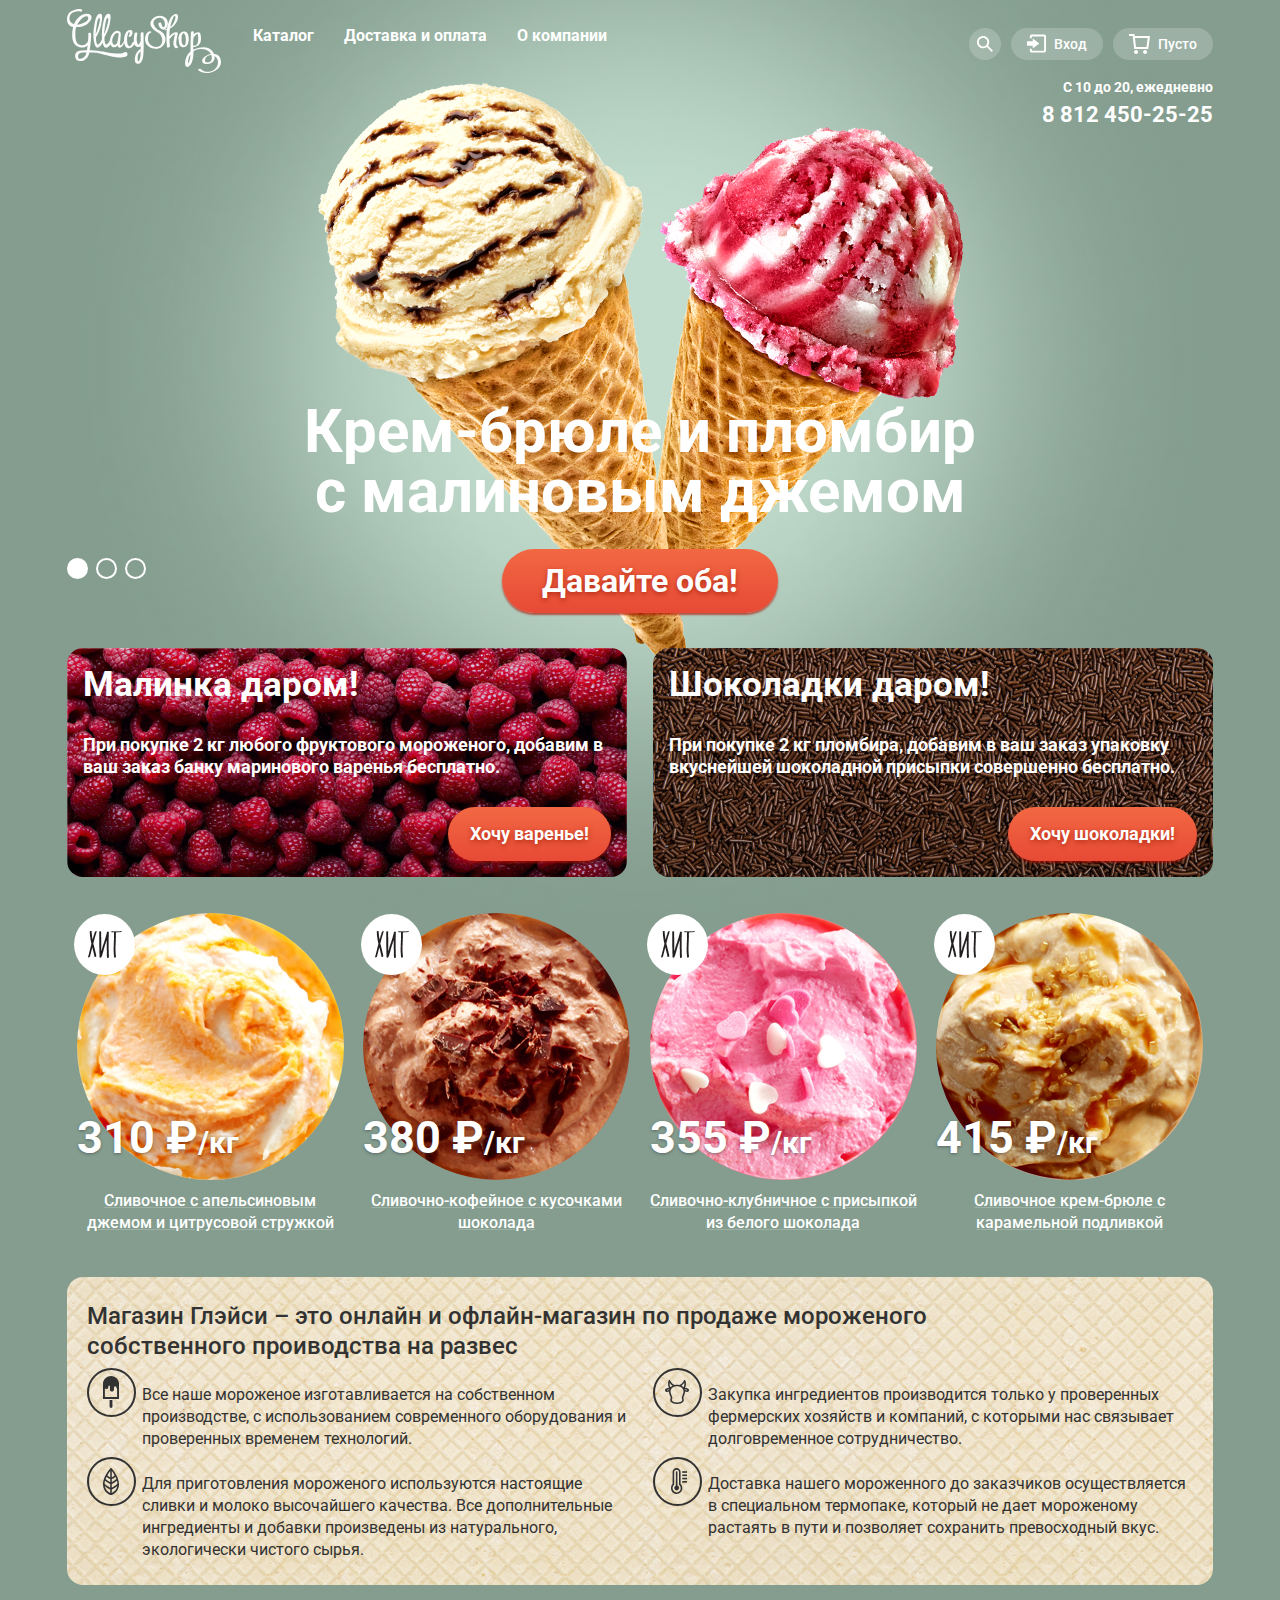
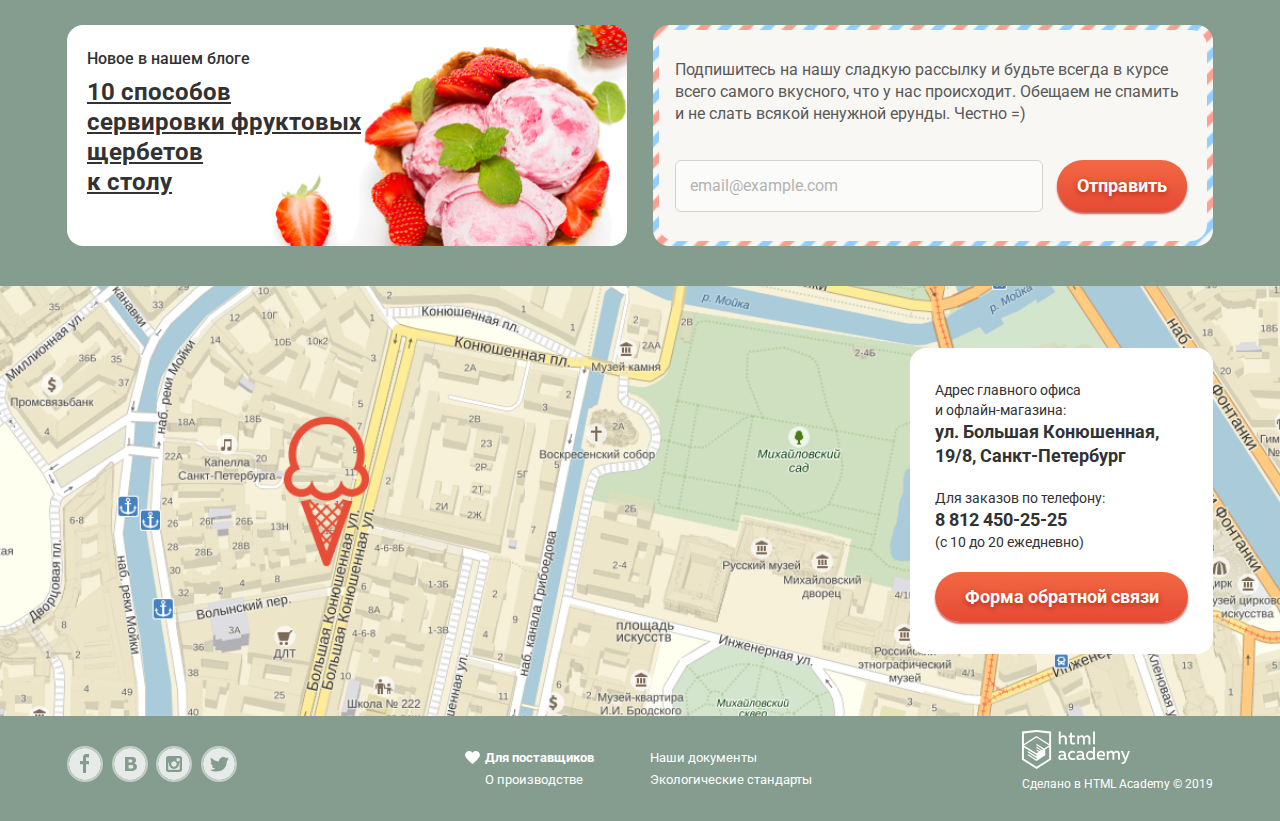
==== commit e58e08aa: "Fix by comments" ====
--- a/index.html
+++ b/index.html
@@ -19,20 +19,20 @@
         <li>
           <a class="nav-list-item" href="catalog.html"> Каталог</a>
           <ul class="nav-inner-list">
-            <li class="nav-item-new">
-              <a href="#">Новинки</a>
-            </li>
-            <li class="nav-inner-item">
-              <a href="catalog.html">Сливочное</a>
-            </li>
-            <li class="nav-inner-item">
-              <a href="#">Щербеты</a>
-            </li>
-            <li class="nav-inner-item">
-              <a href="#">Фруктовый лед</a>
-            </li>
-            <li class="nav-inner-item">
-              <a href="#">Мелорин</a>
+            <li>
+              <a class="nav-item-new" href="#">Новинки</a>
+            </li>
+            <li>
+              <a class="nav-inner-item" href="catalog.html">Сливочное</a>
+            </li>
+            <li>
+              <a class="nav-inner-item" href="#">Щербеты</a>
+            </li>
+            <li>
+              <a class="nav-inner-item" href="#">Фруктовый лед</a>
+            </li>
+            <li>
+              <a class="nav-inner-item" href="#">Мелорин</a>
             </li>
           </ul>
         </li>
@@ -160,38 +160,46 @@
       <ul class="catalog-list">
         <li>
           <div class="catalog-item catalog-item-hit">
-            <div class="catalog-item-ice catalog-item-orange">
-              <p>310 &#8381;<span>/кг</span></p>
+            <div class="catalog-item-inner">
+              <div class="catalog-item-ice catalog-item-orange">
+                <p>310 &#8381;<span>/кг</span></p>
+              </div>
+              <h3>Сливочное с апельсиновым джемом и цитрусовой стружкой</h3>
+              <a class="button btn-ice" href="#">Быстрый просмотр</a>
             </div>
-            <h3>Сливочное с апельсиновым джемом и цитрусовой стружкой</h3>
-            <a class="button btn-ice" href="#">Быстрый просмотр</a>
           </div>
         </li>
         <li>
           <div class="catalog-item catalog-item-hit">
-            <div class="catalog-item-ice catalog-item-coffee">
-              <p>380 &#8381;<span>/кг</span></p>
+            <div class="catalog-item-inner">
+              <div class="catalog-item-ice catalog-item-coffee">
+                <p>380 &#8381;<span>/кг</span></p>
+              </div>
+              <h3>Сливочно-кофейное с кусочками шоколада</h3>
+              <a class="button btn-ice" href="#">Быстрый просмотр</a>
             </div>
-            <h3>Сливочно-кофейное с кусочками шоколада</h3>
-            <a class="button btn-ice" href="#">Быстрый просмотр</a>
           </div>
         </li>
         <li>
           <div class="catalog-item catalog-item-hit">
-            <div class="catalog-item-ice catalog-item-strawberry">
-              <p>355 &#8381;<span>/кг</span></p>
+            <div class="catalog-item-inner">
+              <div class="catalog-item-ice catalog-item-strawberry">
+                <p>355 &#8381;<span>/кг</span></p>
+              </div>
+              <h3>Сливочно-клубничное с присыпкой из белого шоколада</h3>
+              <a class="button btn-ice" href="#">Быстрый просмотр</a>
             </div>
-            <h3>Сливочно-клубничное с присыпкой из белого шоколада</h3>
-            <a class="button btn-ice" href="#">Быстрый просмотр</a>
           </div>
         </li>
         <li>
           <div class="catalog-item catalog-item-hit">
-            <div class="catalog-item-ice catalog-item-brulee">
-              <p>415 &#8381;<span>/кг</span></p>
+            <div class="catalog-item-inner">
+              <div class="catalog-item-ice catalog-item-brulee">
+                <p>415 &#8381;<span>/кг</span></p>
+              </div>
+              <h3>Сливочное крем-брюле с карамельной подливкой</h3>
+              <a class="button btn-ice" href="#">Быстрый просмотр</a>
             </div>
-            <h3>Сливочное крем-брюле с карамельной подливкой</h3>
-            <a class="button btn-ice" href="#">Быстрый просмотр</a>
           </div>
         </li>
       </ul>
@@ -274,7 +282,7 @@
           <a class="contact-item-value" href="tel:88124502525">8 812 450-25-25</a>
           <p class="contact-schedule">(с 10 до 20 ежедневно)</p>
         </div>
-        <button class="button btn-contact">Форма обратной связи</button>
+        <a class="button btn-contact">Форма обратной связи</a>
       </div>
 
     </section>
@@ -287,7 +295,7 @@
         <li class="social-item">
           <a href="#" target="blank">
             <span class="visually-hidden">Facebook</span>
-            <svg width="32" height="32" viewBox="0 0 32 32" fill="none" xmlns="http://www.w3.org/2000/svg">
+            <svg width="32" height="32" viewBox="0 0 32 32" fill="none" xmlns="http://www.w3.org/2000/svg" target="_blank">
               <path d="M16 0C12.8355 0 9.74207 0.938384 7.11088 2.69649C4.4797 4.45459 2.42894 6.95345 1.21793 9.87706C0.0069325 12.8007 -0.309921 16.0177 0.307443 19.1214C0.924806 22.2251 2.44866 25.0761 4.6863 27.3137C6.92394 29.5513 9.77487 31.0752 12.8786 31.6926C15.9823 32.3099 19.1993 31.9931 22.1229 30.7821C25.0466 29.5711 27.5454 27.5203 29.3035 24.8891C31.0616 22.2579 32 19.1645 32 16C32 11.7565 30.3143 7.68687 27.3137 4.68629C24.3131 1.68571 20.2435 0 16 0ZM20.06 9.45H17V12.9H20V16.34H17V25H14V16.34H11V12.9H14V9.45C13.9449 8.59575 14.2291 7.75426 14.7908 7.1083C15.3525 6.46234 16.1464 6.06407 17 6H20V9.45H20.06Z" fill="white"/>
               </svg>
           </a>
@@ -295,7 +303,7 @@
         <li class="social-item">
           <a href="#" target="blank">
             <span class="visually-hidden">VK</span>
-            <svg width="32" height="32" viewBox="0 0 32 32" fill="none" xmlns="http://www.w3.org/2000/svg">
+            <svg width="32" height="32" viewBox="0 0 32 32" fill="none" xmlns="http://www.w3.org/2000/svg" target="_blank">
               <path d="M16.64 14.49C16.9652 14.4904 17.2875 14.4293 17.59 14.31C17.8645 14.2077 18.0922 14.0085 18.23 13.75C18.3343 13.4964 18.3854 13.2241 18.38 12.95C18.376 12.7057 18.3143 12.4659 18.2 12.25C18.0714 12.0066 17.8523 11.8235 17.59 11.74C17.2687 11.627 16.9306 11.5695 16.59 11.57H14.59V14.57H15.16C15.75 14.52 16.24 14.51 16.64 14.49Z" fill="white"/>
               <path d="M18.12 17.08C17.751 17.0101 17.3752 16.9832 17 17H14.61V20.5H17.06C17.4757 20.4953 17.8865 20.4104 18.27 20.25C18.591 20.1392 18.8632 19.9199 19.04 19.63C19.1865 19.3527 19.2621 19.0436 19.26 18.73C19.2753 18.3782 19.1848 18.0298 19 17.73C18.7922 17.4167 18.4806 17.1865 18.12 17.08Z" fill="white"/>
               <path d="M16 0C12.8355 0 9.74207 0.938384 7.11088 2.69649C4.4797 4.45459 2.42894 6.95345 1.21793 9.87706C0.0069325 12.8007 -0.309921 16.0177 0.307443 19.1214C0.924806 22.2251 2.44866 25.0761 4.6863 27.3137C6.92394 29.5513 9.77487 31.0752 12.8786 31.6926C15.9823 32.3099 19.1993 31.9931 22.1229 30.7821C25.0466 29.5711 27.5454 27.5203 29.3035 24.8891C31.0616 22.2579 32 19.1645 32 16C32 11.7565 30.3143 7.68687 27.3137 4.68629C24.3131 1.68571 20.2435 0 16 0ZM22.6 20.53C22.3376 21.056 21.9537 21.5119 21.48 21.86C20.9342 22.2714 20.3122 22.5705 19.65 22.74C18.8286 22.9383 17.9848 23.029 17.14 23.01H11V9H16.45C17.2781 8.9868 18.1063 9.02354 18.93 9.11C19.473 9.19401 19.9994 9.36273 20.49 9.61C20.9868 9.84615 21.4013 10.2258 21.68 10.7C21.9455 11.1728 22.0801 11.7079 22.07 12.25C22.0819 12.8916 21.8931 13.5209 21.53 14.05C21.1452 14.588 20.6142 15.0045 20 15.25V15.32C20.8272 15.4588 21.5898 15.8541 22.18 16.45C22.7295 17.0712 23.0163 17.8815 22.98 18.71C23.0043 19.3386 22.8738 19.9636 22.6 20.53Z" fill="white"/>
@@ -305,7 +313,7 @@
         <li class="social-item">
           <a href="#" target="blank">
             <span class="visually-hidden">Instagram</span>
-            <svg width="32" height="32" viewBox="0 0 32 32" fill="none" xmlns="http://www.w3.org/2000/svg">
+            <svg width="32" height="32" viewBox="0 0 32 32" fill="none" xmlns="http://www.w3.org/2000/svg" target="_blank">
               <g>
               <path d="M20.92 16C20.92 17.3155 20.3974 18.5771 19.4673 19.5072C18.5371 20.4374 17.2755 20.96 15.96 20.96C14.6445 20.96 13.3829 20.4374 12.4528 19.5072C11.5226 18.5771 11 17.3155 11 16C11.001 15.6158 11.048 15.233 11.14 14.86H10.24V21.7H21.64V14.86H20.74C20.8406 15.2325 20.901 15.6147 20.92 16Z" fill="white"/>
               <path d="M16 18.66C16.5252 18.656 17.0375 18.4967 17.4723 18.202C17.9071 17.9073 18.245 17.4905 18.4432 17.0042C18.6415 16.5178 18.6913 15.9836 18.5864 15.4689C18.4816 14.9542 18.2266 14.4821 17.8539 14.1121C17.4811 13.7421 17.0071 13.4908 16.4916 13.3897C15.9762 13.2887 15.4424 13.3425 14.9575 13.5445C14.4726 13.7464 14.0584 14.0873 13.7669 14.5243C13.4755 14.9613 13.32 15.4748 13.32 16C13.3213 16.3506 13.3917 16.6976 13.5271 17.021C13.6625 17.3444 13.8602 17.638 14.1091 17.8851C14.358 18.1321 14.653 18.3276 14.9775 18.4606C15.3019 18.5936 15.6494 18.6613 16 18.66Z" fill="white"/>
@@ -318,7 +326,7 @@
         <li class="social-item">
           <a href="#" target="blank">
             <span class="visually-hidden">Twitter</span>
-            <svg width="32" height="32" viewBox="0 0 32 32" fill="none" xmlns="http://www.w3.org/2000/svg">
+            <svg width="32" height="32" viewBox="0 0 32 32" fill="none" xmlns="http://www.w3.org/2000/svg" target="_blank">
               <path d="M16 0C12.8355 0 9.74207 0.938384 7.11088 2.69649C4.4797 4.45459 2.42894 6.95345 1.21793 9.87706C0.0069325 12.8007 -0.309921 16.0177 0.307443 19.1214C0.924806 22.2251 2.44866 25.0761 4.6863 27.3137C6.92394 29.5513 9.77487 31.0752 12.8786 31.6926C15.9823 32.3099 19.1993 31.9931 22.1229 30.7821C25.0466 29.5711 27.5454 27.5203 29.3035 24.8891C31.0616 22.2579 32 19.1645 32 16C32 11.7565 30.3143 7.68687 27.3137 4.68629C24.3131 1.68571 20.2435 0 16 0ZM23.94 12.81C23.69 19.33 20.48 23.64 12.94 23.51H12.46C12.01 23.51 7.91001 23.07 7.11001 21.69C8.8989 21.9555 10.7228 21.5494 12.23 20.55C11.18 20.26 9.31001 20.09 8.98001 17.7C9.39279 17.8642 9.84415 17.9058 10.28 17.82C9.00001 17 7.53001 16.3 7.61001 14.17C8.02796 14.4893 8.54454 14.652 9.07001 14.63C8.30001 14.4 6.92001 11.39 8.07001 9.85C10.07 11.64 12.14 13.33 15.87 13.49C16.1 11.28 17.11 9.79 19.04 9.17C19.7375 8.93332 20.4908 8.91568 21.1986 9.11946C21.9065 9.32323 22.5351 9.73867 23 10.31C23.74 10.08 24.45 9.84 25.19 9.62C25.1758 9.95711 25.0846 10.2865 24.9234 10.5829C24.7622 10.8793 24.5353 11.1349 24.26 11.33C24.5167 11.3601 24.7768 11.3336 25.0221 11.2524C25.2674 11.1712 25.492 11.0372 25.68 10.86C25.5628 11.2985 25.3443 11.7034 25.0421 12.0421C24.7399 12.3808 24.3624 12.6438 23.94 12.81Z" fill="white"/>
               </svg>
 
@@ -361,14 +369,13 @@
   <div class="feedback-form-wrapper">
     <form class="feedback-form" action="https://echo.htmlacademy.ru/courses" method="post">
       <button class="btn-feedback-close" type="button">
-        <svg width="18" height="17" viewBox="0 0 18 17"
-          fill="none" xmlns="http://www.w3.org/2000/svg">
+        <svg width="18" height="17" viewBox="0 0 18 17" fill="none" xmlns="http://www.w3.org/2000/svg">
           <path d="M18 1.4175L16.4885 0L8.99468 7.07747L1.50089 0L0 1.4175L7.49379 8.49497L0 15.5724L1.50089 17L8.99468 9.92253L16.4885 17L18 15.5724L10.5062 8.49497L18 1.4175Z" fill="#231F20" />
         </svg>
       </button>
       <h2 class="visually-hidden"> Форма обратной связи </h2>
       <h3 class="feedback-form-title">Мы обязательно вам ответим!</h3>
-      <label class="visually-hidden" for="user-name" > Имя и фамилия</label>
+      <label class="visually-hidden" for="user-name"> Имя и фамилия</label>
       <input class="feedback-form-input" type="text" name="name" id="user-name" placeholder="Имя Фамилия">
       <label class="visually-hidden" for="user-email">Электронная почта</label>
       <input class="feedback-form-input" type="email" id="user-email" name="email" placeholder="email@example.com">
--- a/css/style.css
+++ b/css/style.css
@@ -32,7 +32,7 @@
   --orange-hover: #e84d37;
   --light-orange-hover: #ffbc9e;
   --gray-border: rgba(50, 50, 50, 0.2);
-  --gray-shardow: #696969;
+  --gray-shadow: #696969;
   --bright-orange: #e74a35;
   --middle-orange: #f26843;
   --gray-form: #cacac7;
@@ -105,8 +105,10 @@
 }
 
 .nav-inner-list li {
-  margin: 2px 0;
-  padding: 7px;
+  display: flex;
+  justify-content: space-around;
+  margin: 3px 0;
+  width: 100%;
 }
 
 .nav-list li:hover .nav-inner-list {
@@ -167,18 +169,26 @@
   vertical-align: top;
 }
 
-.catalog-item:hover {
+.catalog-item:hover .catalog-item-inner {
   z-index: 1;
+  position: absolute;
+  top: 0;
+  left: 0;
   background-color: var(--middle-gray-hover);
 }
 
+.catalog-item-inner {
+  padding: 6px 3px 21px 3px;
+  border-radius: 4px;
+}
+
 .catalog-item {
+  width: 100%;
+  margin: 0 auto;
   position: relative;
-  box-sizing: border-box;
-  margin-bottom: -47px;
-  padding: 6px 3px 21px 3px;
+  min-height: 355px;
+  box-sizing: border-box;
   text-align: center;
-  border-radius: 4px;
 }
 
 .main-slide {
@@ -274,33 +284,31 @@
 }
 
 .nav-list-item:active {
-  box-shadow: inset 0px 2px 1px var(--gray-shardow);
+  box-shadow: inset 0px 2px 1px var(--gray-shadow);
 }
 
 .nav-inner-item {
+  display: inline-block;
+  vertical-align: top;
   box-sizing: border-box;
   width: 100%;
   cursor: pointer;
+  font-size: 14px;
+  line-height: 27px;
+  padding-left: 21px;
+  color: var(--basic-сharcoal);
 }
 
 .nav-item-new {
+  display: inline-block;
+  vertical-align: top;
   box-sizing: border-box;
   width: 80%;
   border-bottom: 1px solid;
   border-color: var(--gray-border);
-}
-
-.nav-inner-item a {
   font-size: 14px;
-  line-height: 16px;
-  padding-left: 21px;
-  color: var(--basic-сharcoal);
-}
-
-.nav-item-new a {
-  font-size: 14px;
-  font-weight: bold;
-  line-height: 16px;
+  font-weight: bold;
+  line-height: 27px;
   padding-left: 8px;
   color: var(--basic-сharcoal);
 }
@@ -315,9 +323,6 @@
 
 .nav-inner-item-selected {
   background-color: var(--dark-orange-active);
-}
-
-.nav-inner-item-selected a {
   color: var(--basic-white);
 }
 
@@ -683,7 +688,7 @@
 .subscription p {
   font-size: 16px;
   line-height: 22px;
-  margin: 0 0 47px 0;
+  margin: 0 0 35px 0;
   color: var(--basic-dark-gray);
 }
 
@@ -791,10 +796,13 @@
   margin: 10px 0;
   color: var(--basic-white);
   cursor: pointer;
+  text-decoration: underline;
+  text-decoration-color: var(--light-gray-hover);
 }
 
 .catalog-item h3:hover {
   color: var(--light-orange-hover);
+  text-decoration-color: var(--light-orange-hover);
 }
 
 .catalog-item p {
@@ -1043,6 +1051,7 @@
   display: block;
   width: 61px;
   height: 61px;
+  margin: 7px;
   content: "";
   border: none;
   border-radius: 50%;
@@ -1050,6 +1059,7 @@
   background-image: url(../img/main/products/hit/hit.png);
   background-repeat: no-repeat;
   background-size: cover;
+  z-index: 2;
 }
 
 .contact {
@@ -1105,6 +1115,9 @@
 }
 
 .btn-contact {
+  display: inline-block;
+  box-sizing: border-box;
+  vertical-align: top;
   font-size: 18px;
   font-weight: bold;
   line-height: 24px;
@@ -1205,6 +1218,7 @@
   background-image: url("../img/main/price-slider.svg");
   background-repeat: no-repeat;
   background-position: center;
+  cursor: pointer;
 }
 
 .filters-fat-list {
@@ -1323,7 +1337,7 @@
 }
 
 .btn-filters:active {
-  box-shadow: inset 0px 2px 1px var(--gray-shardow);
+  box-shadow: inset 0px 2px 1px var(--gray-shadow);
 }
 
 .pagination {
@@ -1552,7 +1566,6 @@
 }
 
 .catalog-list li {
-  height: 355px;
   width: 25%;
 }
 
@@ -1665,16 +1678,19 @@
 .feedback-form-wrapper {
   position: fixed;
   display: none;
+  align-items: center;
+  justify-content: center;
   width: 100%;
   height: 100vh;
   background-color: var(--black-feedback);
 }
 
 .feedback-form-wrapper.active {
-  display: block;
-}
-
-.active .feedback-form {
+  display: flex;
+}
+
+.feedback-form .active {
+  -webkit-animation: bounce 0.6s;
   animation: bounce 0.6s;
 }
 
@@ -1686,7 +1702,6 @@
   box-sizing: border-box;
   width: 477px;
   height: 441px;
-  margin: 338px auto;
   padding: 20px 25px 27px 23px;
   border-radius: 6px;
   background-color: var(--light-beige);
@@ -1764,6 +1779,7 @@
 }
 
 .modal-error {
+  -webkit-animation: shake 0.6s;
   animation: shake 0.6s;
 }
 
@@ -1771,18 +1787,26 @@
 
 @keyframes bounce {
   0% {
+    -webkit-transform: translateY(-2000px);
+    -ms-transform: translateY(-2000px);
     transform: translateY(-2000px);
   }
 
   70% {
+    -webkit-transform: translateY(30px);
+    -ms-transform: translateY(30px);
     transform: translateY(30px);
   }
 
   90% {
+    -webkit-transform: translateY(-10px);
+    -ms-transform: translateY(-10px);
     transform: translateY(-10px);
   }
 
   100% {
+    -webkit-transform: translateY(0);
+    -ms-transform: translateY(0);
     transform: translateY(0);
   }
 }
@@ -1790,6 +1814,8 @@
 @keyframes shake {
   0%,
   100% {
+    -webkit-transform: translateX(0);
+    -ms-transform: translateX(0);
     transform: translateX(0);
   }
 
@@ -1798,6 +1824,8 @@
   50%,
   70%,
   90% {
+    -webkit-transform: translateX(-10px);
+    -ms-transform: translateX(-10px);
     transform: translateX(-10px);
   }
 
@@ -1805,6 +1833,8 @@
   40%,
   60%,
   80% {
+    -webkit-transform: translateX(10px);
+    -ms-transform: translateX(10px);
     transform: translateX(10px);
   }
 }
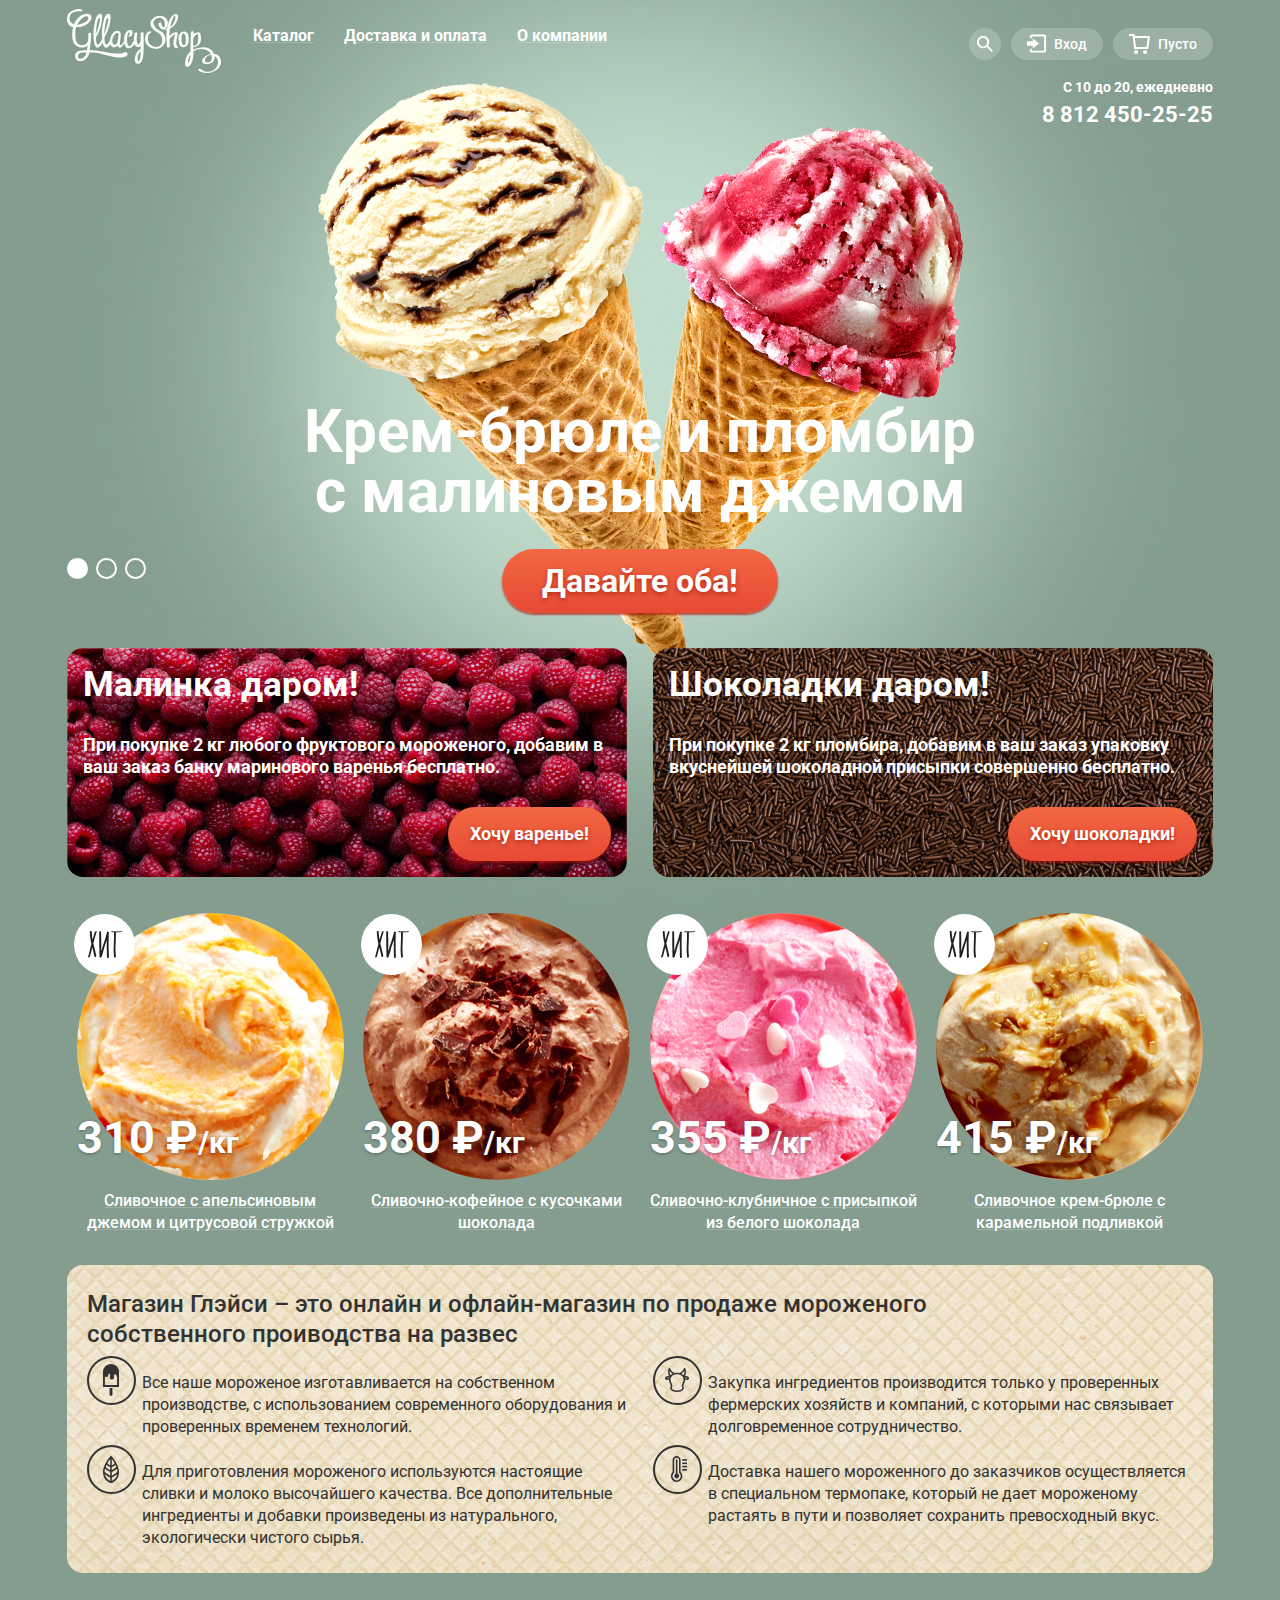
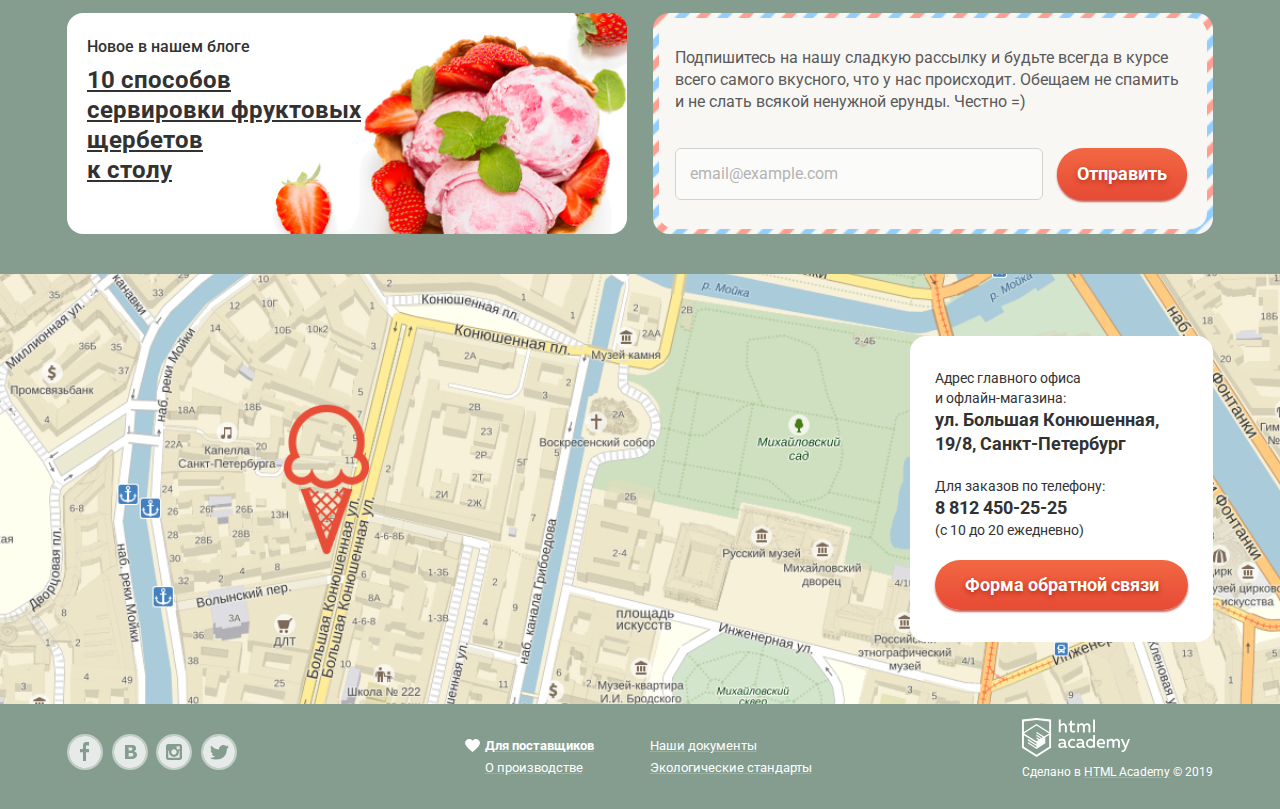
==== commit e4569408: "Fix by comments" ====
--- a/index.html
+++ b/index.html
@@ -37,7 +37,7 @@
           </ul>
         </li>
         <li>
-          <a class="nav-list-item" href="#">Доставка и оплата</a>
+          <a class="nav-list-item " href="#">Доставка и оплата</a>
         </li>
         <li>
           <a class="nav-list-item" href="#company">О компании</a>
@@ -155,7 +155,7 @@
     </section>
   </div>
 
-    <section class="catalog-hits container">
+    <section class="container">
       <h2 class="visually-hidden">Хиты продаж мороженого</h2>
       <ul class="catalog-list">
         <li>
@@ -292,28 +292,28 @@
     <section class="social">
       <h2 class="visually-hidden">Социальные сети</h2>
       <ul class="social-list">
-        <li class="social-item">
-          <a href="#" target="blank">
+        <li>
+          <a class="social-item" href="#" target="_blank">
             <span class="visually-hidden">Facebook</span>
-            <svg width="32" height="32" viewBox="0 0 32 32" fill="none" xmlns="http://www.w3.org/2000/svg" target="_blank">
+            <svg width="32" height="32" viewBox="0 0 32 32" fill="none" xmlns="http://www.w3.org/2000/svg">
               <path d="M16 0C12.8355 0 9.74207 0.938384 7.11088 2.69649C4.4797 4.45459 2.42894 6.95345 1.21793 9.87706C0.0069325 12.8007 -0.309921 16.0177 0.307443 19.1214C0.924806 22.2251 2.44866 25.0761 4.6863 27.3137C6.92394 29.5513 9.77487 31.0752 12.8786 31.6926C15.9823 32.3099 19.1993 31.9931 22.1229 30.7821C25.0466 29.5711 27.5454 27.5203 29.3035 24.8891C31.0616 22.2579 32 19.1645 32 16C32 11.7565 30.3143 7.68687 27.3137 4.68629C24.3131 1.68571 20.2435 0 16 0ZM20.06 9.45H17V12.9H20V16.34H17V25H14V16.34H11V12.9H14V9.45C13.9449 8.59575 14.2291 7.75426 14.7908 7.1083C15.3525 6.46234 16.1464 6.06407 17 6H20V9.45H20.06Z" fill="white"/>
               </svg>
           </a>
         </li>
-        <li class="social-item">
-          <a href="#" target="blank">
+        <li>
+          <a class="social-item" href="#" target="_blank">
             <span class="visually-hidden">VK</span>
-            <svg width="32" height="32" viewBox="0 0 32 32" fill="none" xmlns="http://www.w3.org/2000/svg" target="_blank">
+            <svg width="32" height="32" viewBox="0 0 32 32" fill="none" xmlns="http://www.w3.org/2000/svg">
               <path d="M16.64 14.49C16.9652 14.4904 17.2875 14.4293 17.59 14.31C17.8645 14.2077 18.0922 14.0085 18.23 13.75C18.3343 13.4964 18.3854 13.2241 18.38 12.95C18.376 12.7057 18.3143 12.4659 18.2 12.25C18.0714 12.0066 17.8523 11.8235 17.59 11.74C17.2687 11.627 16.9306 11.5695 16.59 11.57H14.59V14.57H15.16C15.75 14.52 16.24 14.51 16.64 14.49Z" fill="white"/>
               <path d="M18.12 17.08C17.751 17.0101 17.3752 16.9832 17 17H14.61V20.5H17.06C17.4757 20.4953 17.8865 20.4104 18.27 20.25C18.591 20.1392 18.8632 19.9199 19.04 19.63C19.1865 19.3527 19.2621 19.0436 19.26 18.73C19.2753 18.3782 19.1848 18.0298 19 17.73C18.7922 17.4167 18.4806 17.1865 18.12 17.08Z" fill="white"/>
               <path d="M16 0C12.8355 0 9.74207 0.938384 7.11088 2.69649C4.4797 4.45459 2.42894 6.95345 1.21793 9.87706C0.0069325 12.8007 -0.309921 16.0177 0.307443 19.1214C0.924806 22.2251 2.44866 25.0761 4.6863 27.3137C6.92394 29.5513 9.77487 31.0752 12.8786 31.6926C15.9823 32.3099 19.1993 31.9931 22.1229 30.7821C25.0466 29.5711 27.5454 27.5203 29.3035 24.8891C31.0616 22.2579 32 19.1645 32 16C32 11.7565 30.3143 7.68687 27.3137 4.68629C24.3131 1.68571 20.2435 0 16 0ZM22.6 20.53C22.3376 21.056 21.9537 21.5119 21.48 21.86C20.9342 22.2714 20.3122 22.5705 19.65 22.74C18.8286 22.9383 17.9848 23.029 17.14 23.01H11V9H16.45C17.2781 8.9868 18.1063 9.02354 18.93 9.11C19.473 9.19401 19.9994 9.36273 20.49 9.61C20.9868 9.84615 21.4013 10.2258 21.68 10.7C21.9455 11.1728 22.0801 11.7079 22.07 12.25C22.0819 12.8916 21.8931 13.5209 21.53 14.05C21.1452 14.588 20.6142 15.0045 20 15.25V15.32C20.8272 15.4588 21.5898 15.8541 22.18 16.45C22.7295 17.0712 23.0163 17.8815 22.98 18.71C23.0043 19.3386 22.8738 19.9636 22.6 20.53Z" fill="white"/>
               </svg>
           </a>
         </li>
-        <li class="social-item">
-          <a href="#" target="blank">
+        <li>
+          <a class="social-item" href="#" target="_blank">
             <span class="visually-hidden">Instagram</span>
-            <svg width="32" height="32" viewBox="0 0 32 32" fill="none" xmlns="http://www.w3.org/2000/svg" target="_blank">
+            <svg width="32" height="32" viewBox="0 0 32 32" fill="none" xmlns="http://www.w3.org/2000/svg">
               <g>
               <path d="M20.92 16C20.92 17.3155 20.3974 18.5771 19.4673 19.5072C18.5371 20.4374 17.2755 20.96 15.96 20.96C14.6445 20.96 13.3829 20.4374 12.4528 19.5072C11.5226 18.5771 11 17.3155 11 16C11.001 15.6158 11.048 15.233 11.14 14.86H10.24V21.7H21.64V14.86H20.74C20.8406 15.2325 20.901 15.6147 20.92 16Z" fill="white"/>
               <path d="M16 18.66C16.5252 18.656 17.0375 18.4967 17.4723 18.202C17.9071 17.9073 18.245 17.4905 18.4432 17.0042C18.6415 16.5178 18.6913 15.9836 18.5864 15.4689C18.4816 14.9542 18.2266 14.4821 17.8539 14.1121C17.4811 13.7421 17.0071 13.4908 16.4916 13.3897C15.9762 13.2887 15.4424 13.3425 14.9575 13.5445C14.4726 13.7464 14.0584 14.0873 13.7669 14.5243C13.4755 14.9613 13.32 15.4748 13.32 16C13.3213 16.3506 13.3917 16.6976 13.5271 17.021C13.6625 17.3444 13.8602 17.638 14.1091 17.8851C14.358 18.1321 14.653 18.3276 14.9775 18.4606C15.3019 18.5936 15.6494 18.6613 16 18.66Z" fill="white"/>
@@ -323,13 +323,12 @@
               </svg>
           </a>
         </li>
-        <li class="social-item">
-          <a href="#" target="blank">
+        <li>
+          <a class="social-item" href="#" target="_blank">
             <span class="visually-hidden">Twitter</span>
-            <svg width="32" height="32" viewBox="0 0 32 32" fill="none" xmlns="http://www.w3.org/2000/svg" target="_blank">
+            <svg width="32" height="32" viewBox="0 0 32 32" fill="none" xmlns="http://www.w3.org/2000/svg">
               <path d="M16 0C12.8355 0 9.74207 0.938384 7.11088 2.69649C4.4797 4.45459 2.42894 6.95345 1.21793 9.87706C0.0069325 12.8007 -0.309921 16.0177 0.307443 19.1214C0.924806 22.2251 2.44866 25.0761 4.6863 27.3137C6.92394 29.5513 9.77487 31.0752 12.8786 31.6926C15.9823 32.3099 19.1993 31.9931 22.1229 30.7821C25.0466 29.5711 27.5454 27.5203 29.3035 24.8891C31.0616 22.2579 32 19.1645 32 16C32 11.7565 30.3143 7.68687 27.3137 4.68629C24.3131 1.68571 20.2435 0 16 0ZM23.94 12.81C23.69 19.33 20.48 23.64 12.94 23.51H12.46C12.01 23.51 7.91001 23.07 7.11001 21.69C8.8989 21.9555 10.7228 21.5494 12.23 20.55C11.18 20.26 9.31001 20.09 8.98001 17.7C9.39279 17.8642 9.84415 17.9058 10.28 17.82C9.00001 17 7.53001 16.3 7.61001 14.17C8.02796 14.4893 8.54454 14.652 9.07001 14.63C8.30001 14.4 6.92001 11.39 8.07001 9.85C10.07 11.64 12.14 13.33 15.87 13.49C16.1 11.28 17.11 9.79 19.04 9.17C19.7375 8.93332 20.4908 8.91568 21.1986 9.11946C21.9065 9.32323 22.5351 9.73867 23 10.31C23.74 10.08 24.45 9.84 25.19 9.62C25.1758 9.95711 25.0846 10.2865 24.9234 10.5829C24.7622 10.8793 24.5353 11.1349 24.26 11.33C24.5167 11.3601 24.7768 11.3336 25.0221 11.2524C25.2674 11.1712 25.492 11.0372 25.68 10.86C25.5628 11.2985 25.3443 11.7034 25.0421 12.0421C24.7399 12.3808 24.3624 12.6438 23.94 12.81Z" fill="white"/>
               </svg>
-
           </a>
         </li>
       </ul>
--- a/css/style.css
+++ b/css/style.css
@@ -16,7 +16,6 @@
   --light-yellow: #d3d3d2;
   --black: #000000;
   --gray-money: #c4c4c4;
-  --footer-line: #a9beb2;
   --brown: #9d8b84;
   --light-gray: #8996a6;
   --black-shadow: rgba(0, 0, 0, 0.4);
@@ -160,26 +159,36 @@
   display: none;
 }
 
-.catalog-hits {
-  height: 400px;
-}
-
 .catalog-item:hover .btn-ice {
   display: inline-block;
   vertical-align: top;
+  width: 200px;
+  position: absolute;
+  bottom: -25px;
+  left: 50%;
+  margin-left:-116px;
 }
 
 .catalog-item:hover .catalog-item-inner {
-  z-index: 1;
+  z-index: 2;
+  position: relative;
+}
+
+.catalog-item:hover::after{
+  content: '';
   position: absolute;
   top: 0;
   left: 0;
+  z-index: 1;
+  width: 100%;
+  height: calc(100% + 40px);
   background-color: var(--middle-gray-hover);
+  border-radius: 4px;
 }
 
 .catalog-item-inner {
   padding: 6px 3px 21px 3px;
-  border-radius: 4px;
+
 }
 
 .catalog-item {
@@ -275,6 +284,8 @@
   color: var(--basic-white);
   padding: 9px 13px;
   margin: 0 2px;
+  text-decoration: underline;
+  text-decoration-color: var(--light-gray-hover);
 }
 
 .nav-list-item:hover {
@@ -750,11 +761,14 @@
   font-size: 13px;
   line-height: 18px;
   color: var(--basic-white);
+  text-decoration: underline;
+  text-decoration-color: var(--light-gray-hover);
 }
 
 .documentation-list a:hover,
 .documentation-list a:focus {
   color: var(--light-orange-hover);
+  text-decoration-color:var(--light-orange-hover);
 }
 
 .documentation-item {
@@ -784,9 +798,15 @@
   color: var(--basic-white);
 }
 
+.development-title-link {
+  text-decoration: underline;
+  text-decoration-color: var(--light-gray-hover);
+}
+
 .development-title-link:hover,
 .development-title-link:focus {
   color: var(--light-orange-hover);
+  text-decoration-color: var(--light-orange-hover);
 }
 
 .catalog-item h3 {
@@ -1059,7 +1079,7 @@
   background-image: url(../img/main/products/hit/hit.png);
   background-repeat: no-repeat;
   background-size: cover;
-  z-index: 2;
+  z-index: 5;
 }
 
 .contact {
@@ -1215,10 +1235,19 @@
   padding: 0;
   border-radius: 20px;
   background-color: var(--gray-filters);
+  cursor: pointer;
+}
+
+.filters-price-slider-inner {
+  width: 100%;
+  height: 100%;
   background-image: url("../img/main/price-slider.svg");
   background-repeat: no-repeat;
   background-position: center;
-  cursor: pointer;
+}
+
+.filters-price-slider-inner:hover{
+  transform: scale(1.05);
 }
 
 .filters-fat-list {
@@ -1505,7 +1534,8 @@
   padding: 0;
 }
 
-.social-item svg {
+.social-item {
+  display: flex;
   border-radius: 50%;
   border: 2px solid;
   border-color: var(--middle-gray-border);
@@ -1519,7 +1549,7 @@
   fill-opacity: 1;
 }
 
-.social-item:active svg {
+.social-item:active{
   border-color: var(--light-gray-border-active);
 }
 
@@ -1543,7 +1573,7 @@
 
 .footer-line {
   padding-top: 18px;
-  border-color: var(--footer-line);
+  border-color: var(--light-gray-hover);
   border-top: 1px solid;
 }
 
@@ -1561,7 +1591,7 @@
   display: flex;
   flex-wrap: wrap;
   justify-content: space-between;
-  margin: 30px 0 50px 0;
+  margin: 30px 0 0 0;
   padding: 0;
 }
 
